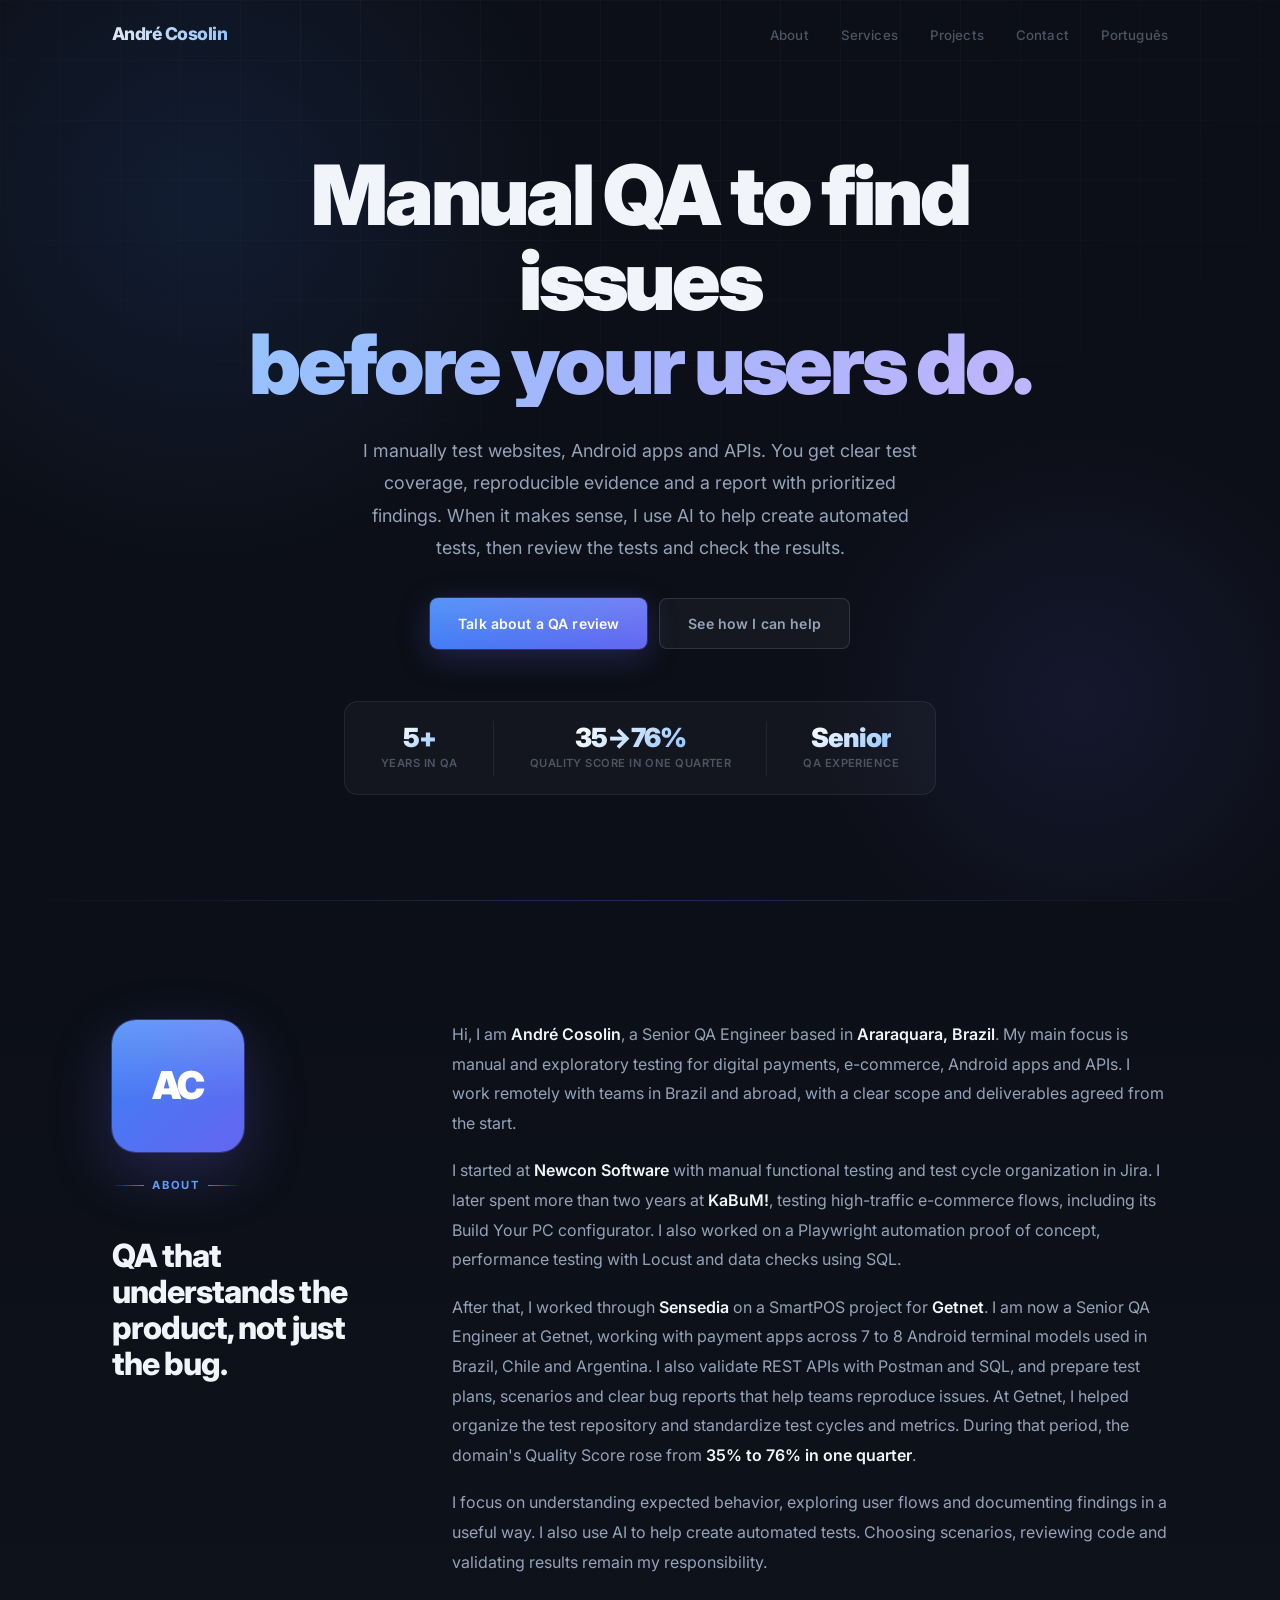
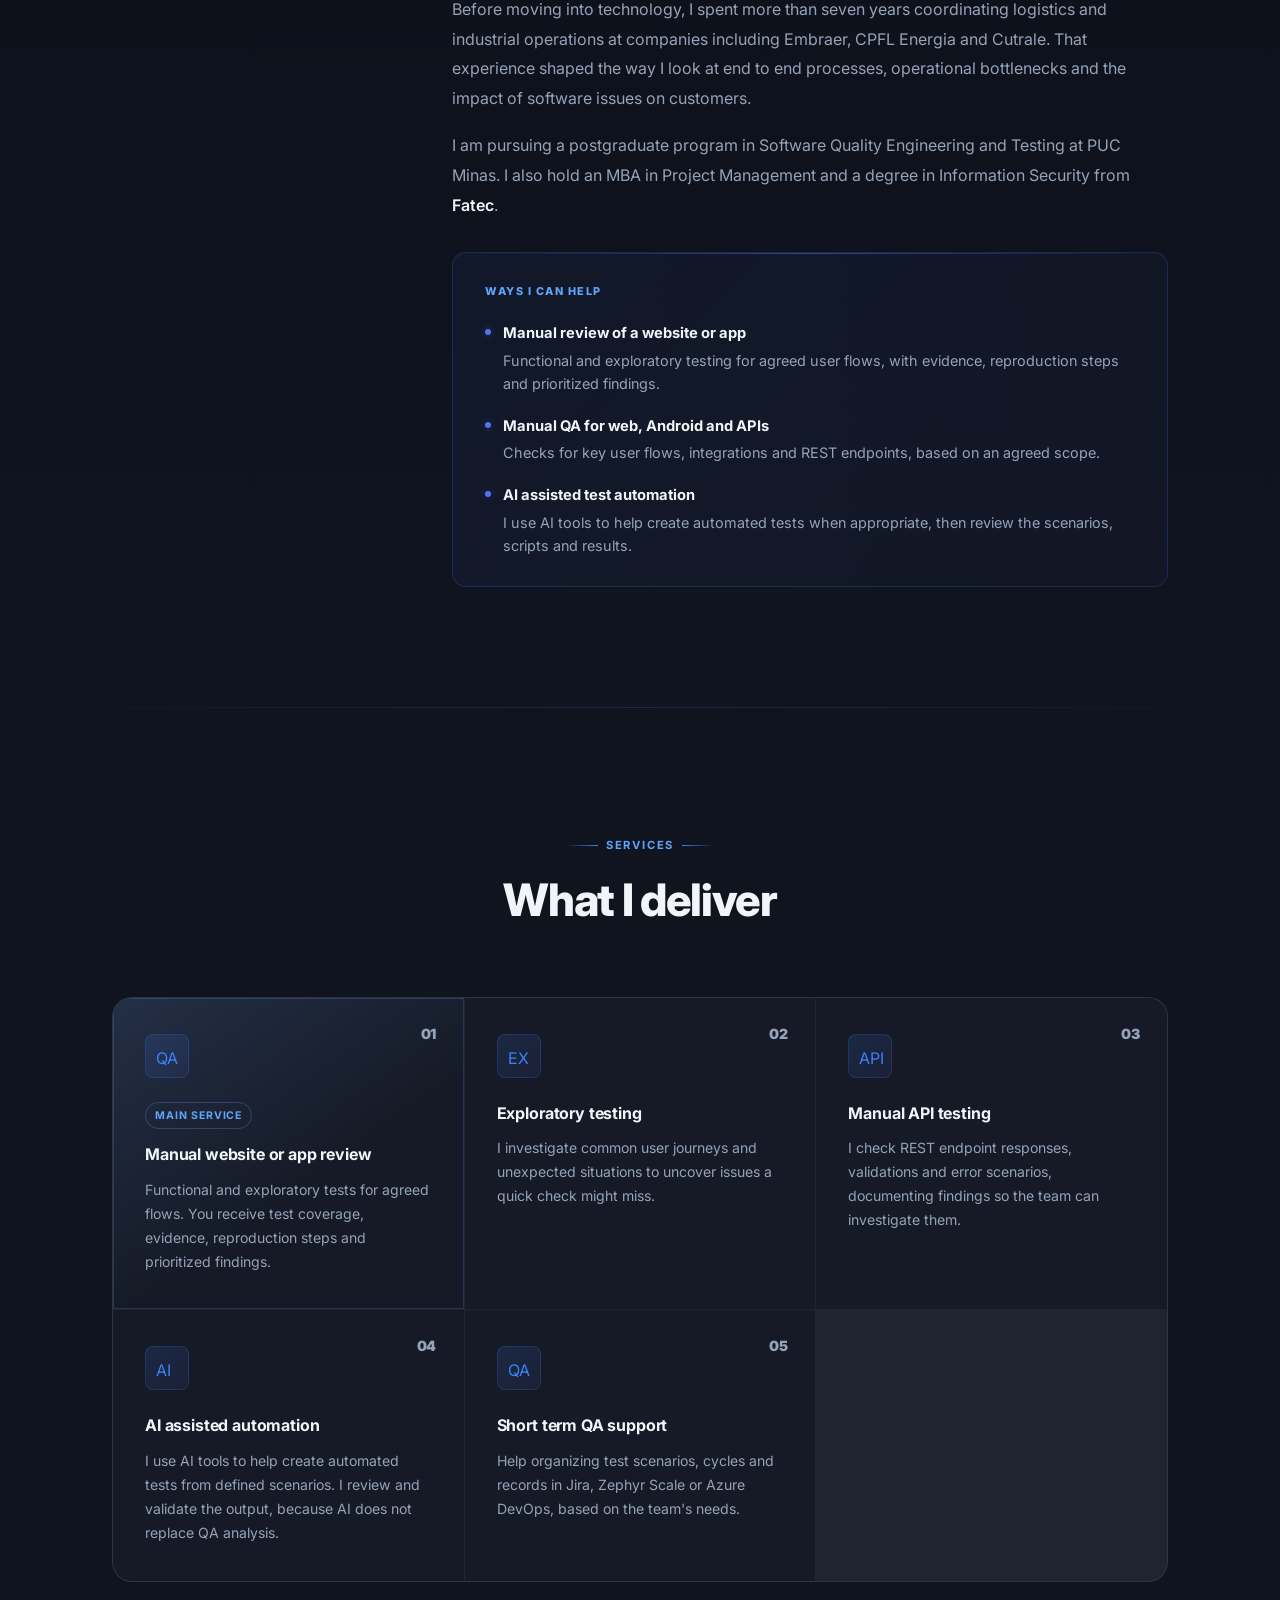
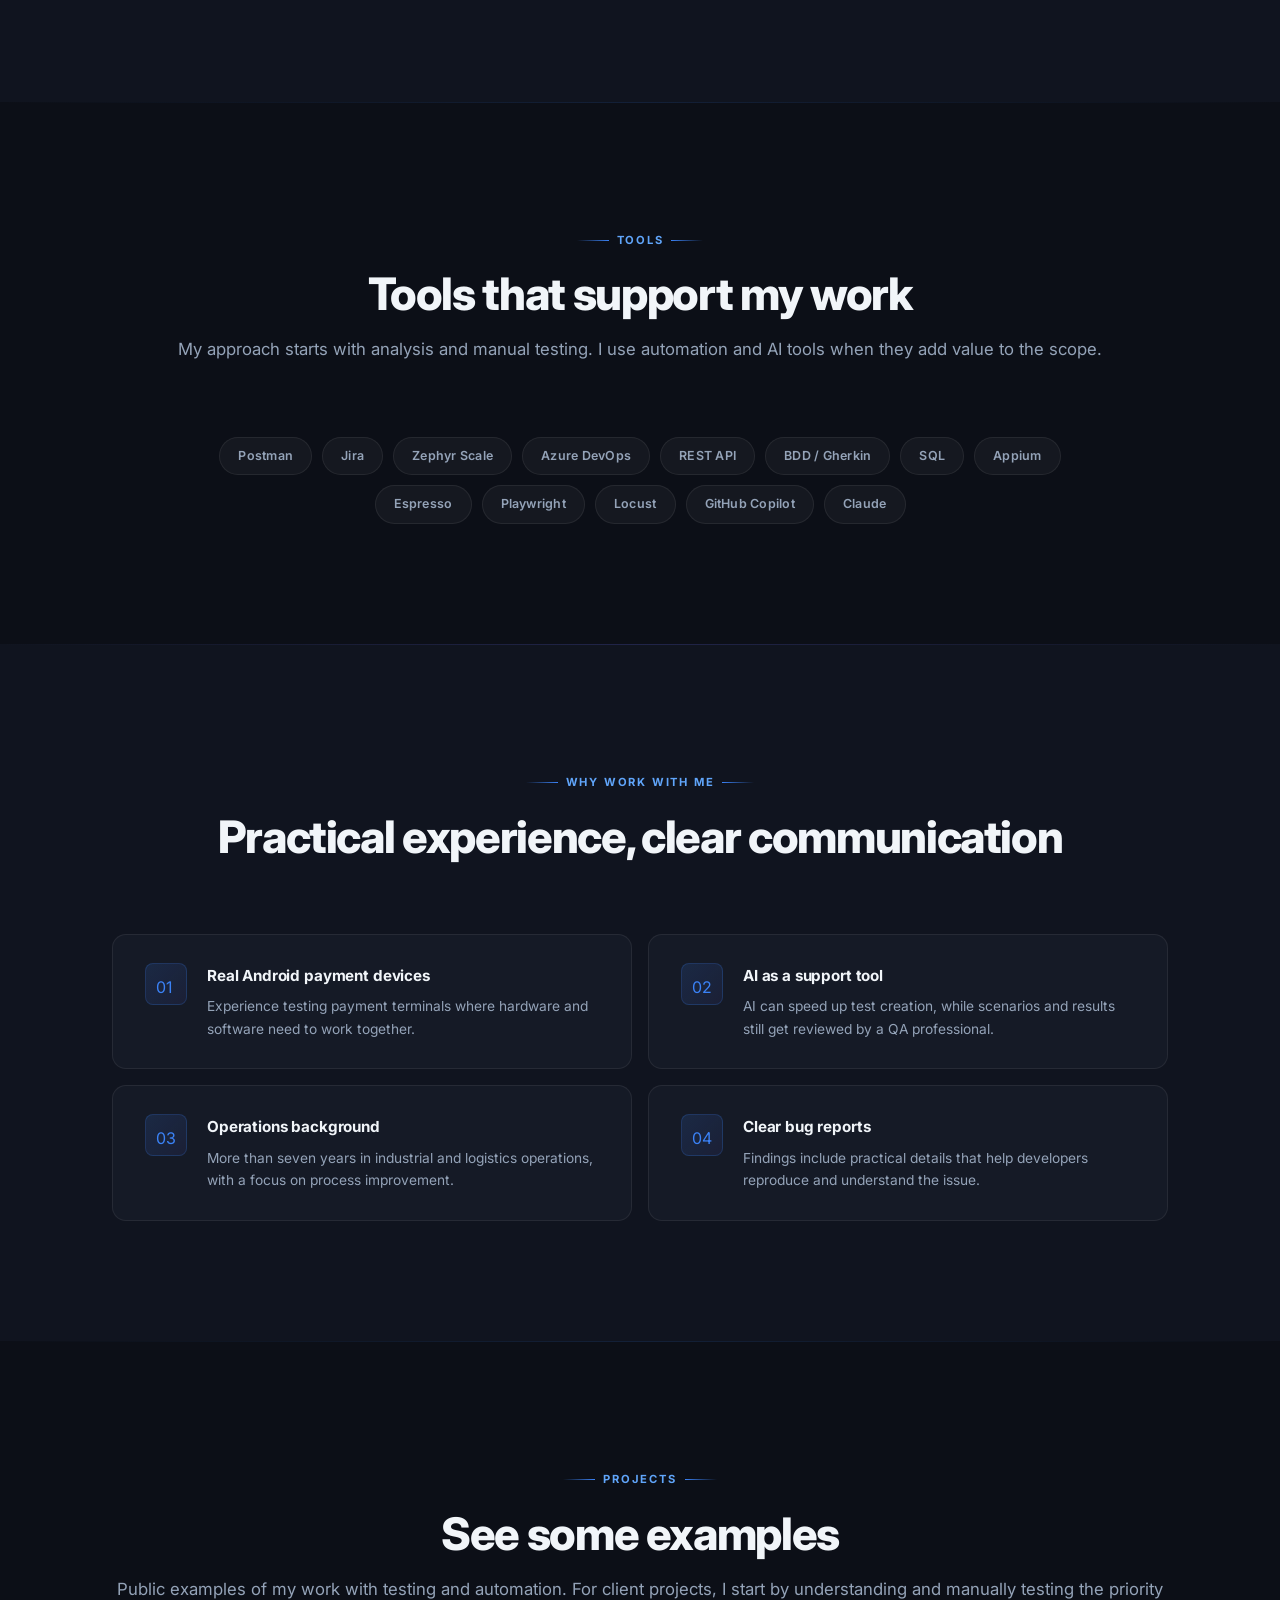
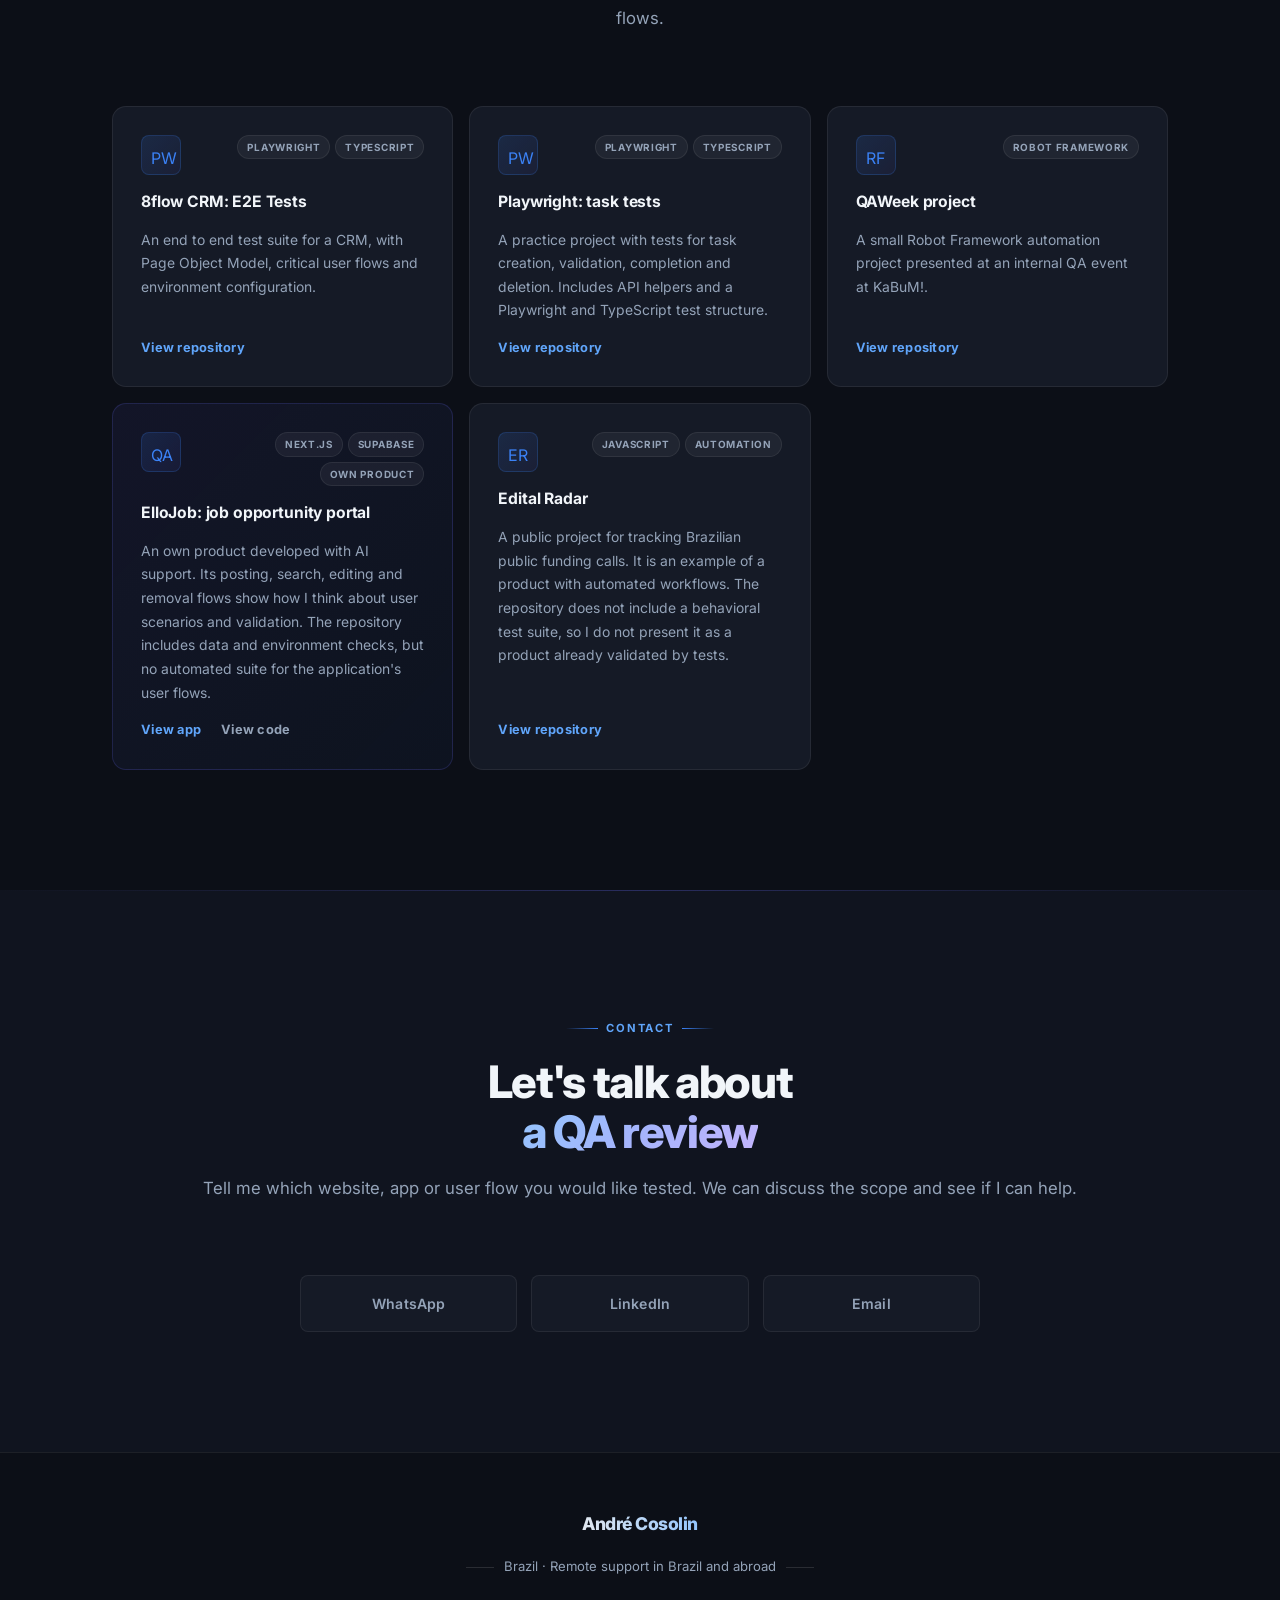
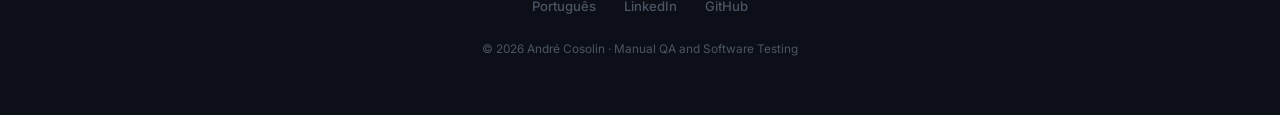
==== index-en.html @ 89eb672e "Atualiza portfólio para QA manual e exploratório Co-authored-by: Manus <dev-agent@manus.ai>" ====
<!DOCTYPE html>
<html lang="en">
<head>
  <meta charset="UTF-8" />
  <meta name="viewport" content="width=device-width, initial-scale=1.0" />
  <meta name="description" content="Manual and exploratory QA for websites, Android apps and APIs. André Cosolin helps teams in Brazil and abroad find issues before release." />
  <link rel="canonical" href="https://andrecosolin.netlify.app/index-en.html" />
  <link rel="alternate" hreflang="pt-BR" href="https://andrecosolin.netlify.app/" />
  <link rel="alternate" hreflang="en" href="https://andrecosolin.netlify.app/index-en.html" />
  <title>André Cosolin | Manual QA and Software Testing</title>
  <meta property="og:type" content="website" />
  <meta property="og:title" content="André Cosolin | Manual QA and Software Testing" />
  <meta property="og:description" content="Manual and exploratory testing for websites, Android apps and APIs. Clear evidence and prioritized findings. Remote support in Brazil and abroad." />
  <meta property="og:url" content="https://andrecosolin.netlify.app/index-en.html" />
  <meta property="og:image" content="https://andrecosolin.netlify.app/og-image.png" />
  <meta property="og:locale" content="en_US" />
  <link rel="preconnect" href="https://fonts.googleapis.com" />
  <link rel="preconnect" href="https://fonts.gstatic.com" crossorigin />
  <link href="https://fonts.googleapis.com/css2?family=Inter:ital,opsz,wght@0,14..32,300;0,14..32,400;0,14..32,500;0,14..32,600;0,14..32,700;0,14..32,800;0,14..32,900&display=swap" rel="stylesheet" />
  <link rel="stylesheet" href="style.css" />
</head>
<body>
  <nav class="navbar" id="navbar">
    <div class="container nav-inner">
      <a href="#hero" class="nav-logo">André Cosolin</a>
      <button class="nav-toggle" id="navToggle" aria-label="Open menu" aria-expanded="false">
        <span></span><span></span><span></span>
      </button>
      <ul class="nav-links" id="navLinks">
        <li><a href="#about">About</a></li>
        <li><a href="#services">Services</a></li>
        <li><a href="#projects">Projects</a></li>
        <li><a href="#contact">Contact</a></li>
        <li><a href="index.html" lang="pt-BR" hreflang="pt-BR">Português</a></li>
      </ul>
    </div>
  </nav>

  <section class="hero" id="hero">
    <div class="hero-grid"></div>
    <div class="container hero-inner">
      <h1 class="hero-headline">Manual QA to find issues<br /><span class="line-2">before your users do.</span></h1>
      <p class="hero-sub">I manually test websites, Android apps and APIs. You get clear test coverage, reproducible evidence and a report with prioritized findings. When it makes sense, I use AI to help create automated tests, then review the tests and check the results.</p>
      <div class="hero-ctas">
        <a href="#contact" class="btn btn-primary">Talk about a QA review</a>
        <a href="#services" class="btn btn-outline">See how I can help</a>
      </div>
      <div class="hero-stats">
        <div class="stat"><span class="stat-num">5+</span><span class="stat-label">years in QA</span></div>
        <div class="stat-sep"></div>
        <div class="stat"><span class="stat-num">35→76%</span><span class="stat-label">quality score in one quarter</span></div>
        <div class="stat-sep"></div>
        <div class="stat"><span class="stat-num">Senior</span><span class="stat-label">QA experience</span></div>
      </div>
    </div>
  </section>

  <section class="section sobre" id="about">
    <div class="container">
      <div class="sobre-wrap">
        <div class="sobre-left">
          <div class="sobre-avatar"><span class="sobre-avatar-fallback">AC</span></div>
          <span class="section-tag">About</span>
          <h2 class="section-title">QA that understands the product, not just the bug.</h2>
        </div>
        <div class="sobre-right">
          <p>Hi, I am <span class="highlight">André Cosolin</span>, a Senior QA Engineer based in <span class="highlight">Araraquara, Brazil</span>. My main focus is manual and exploratory testing for digital payments, e-commerce, Android apps and APIs. I work remotely with teams in Brazil and abroad, with a clear scope and deliverables agreed from the start.</p>
          <p>I started at <span class="highlight">Newcon Software</span> with manual functional testing and test cycle organization in Jira. I later spent more than two years at <span class="highlight">KaBuM!</span>, testing high-traffic e-commerce flows, including its Build Your PC configurator. I also worked on a Playwright automation proof of concept, performance testing with Locust and data checks using SQL.</p>
          <p>After that, I worked through <span class="highlight">Sensedia</span> on a SmartPOS project for <span class="highlight">Getnet</span>. I am now a Senior QA Engineer at Getnet, working with payment apps across 7 to 8 Android terminal models used in Brazil, Chile and Argentina. I also validate REST APIs with Postman and SQL, and prepare test plans, scenarios and clear bug reports that help teams reproduce issues. At Getnet, I helped organize the test repository and standardize test cycles and metrics. During that period, the domain's Quality Score rose from <span class="highlight">35% to 76% in one quarter</span>.</p>
          <p>I focus on understanding expected behavior, exploring user flows and documenting findings in a useful way. I also use AI to help create automated tests. Choosing scenarios, reviewing code and validating results remain my responsibility.</p>
          <p>Before moving into technology, I spent more than seven years coordinating logistics and industrial operations at companies including Embraer, CPFL Energia and Cutrale. That experience shaped the way I look at end to end processes, operational bottlenecks and the impact of software issues on customers.</p>
          <p>I am pursuing a postgraduate program in Software Quality Engineering and Testing at PUC Minas. I also hold an MBA in Project Management and a degree in Information Security from <span class="highlight">Fatec</span>.</p>
          <div class="sobre-escopo">
            <p class="escopo-title">Ways I can help</p>
            <ul class="escopo-list">
              <li><span class="escopo-item-title">Manual review of a website or app</span>Functional and exploratory testing for agreed user flows, with evidence, reproduction steps and prioritized findings.</li>
              <li><span class="escopo-item-title">Manual QA for web, Android and APIs</span>Checks for key user flows, integrations and REST endpoints, based on an agreed scope.</li>
              <li><span class="escopo-item-title">AI assisted test automation</span>I use AI tools to help create automated tests when appropriate, then review the scenarios, scripts and results.</li>
            </ul>
          </div>
        </div>
      </div>
    </div>
  </section>

  <section class="section servicos" id="services">
    <div class="container">
      <div class="section-header"><span class="section-tag">Services</span><h2 class="section-title">What I deliver</h2></div>
      <div class="cards-grid">
        <div class="card card-featured"><p class="card-num">01</p><div class="card-icon">QA</div><span class="card-kicker">Main service</span><h3>Manual website or app review</h3><p>Functional and exploratory tests for agreed flows. You receive test coverage, evidence, reproduction steps and prioritized findings.</p></div>
        <div class="card"><p class="card-num">02</p><div class="card-icon">EX</div><h3>Exploratory testing</h3><p>I investigate common user journeys and unexpected situations to uncover issues a quick check might miss.</p></div>
        <div class="card"><p class="card-num">03</p><div class="card-icon">API</div><h3>Manual API testing</h3><p>I check REST endpoint responses, validations and error scenarios, documenting findings so the team can investigate them.</p></div>
        <div class="card"><p class="card-num">04</p><div class="card-icon">AI</div><h3>AI assisted automation</h3><p>I use AI tools to help create automated tests from defined scenarios. I review and validate the output, because AI does not replace QA analysis.</p></div>
        <div class="card"><p class="card-num">05</p><div class="card-icon">QA</div><h3>Short term QA support</h3><p>Help organizing test scenarios, cycles and records in Jira, Zephyr Scale or Azure DevOps, based on the team's needs.</p></div>
      </div>
    </div>
  </section>

  <section class="section stack" id="tools">
    <div class="container">
      <div class="section-header"><span class="section-tag">Tools</span><h2 class="section-title">Tools that support my work</h2><p class="section-sub">My approach starts with analysis and manual testing. I use automation and AI tools when they add value to the scope.</p></div>
      <div class="stack-tags">
        <span class="tag">Postman</span><span class="tag">Jira</span><span class="tag">Zephyr Scale</span><span class="tag">Azure DevOps</span><span class="tag">REST API</span><span class="tag">BDD / Gherkin</span><span class="tag">SQL</span><span class="tag">Appium</span><span class="tag">Espresso</span><span class="tag">Playwright</span><span class="tag">Locust</span><span class="tag">GitHub Copilot</span><span class="tag">Claude</span>
      </div>
    </div>
  </section>

  <section class="section diferenciais" id="why-me">
    <div class="container">
      <div class="section-header"><span class="section-tag">Why work with me</span><h2 class="section-title">Practical experience, clear communication</h2></div>
      <div class="diff-grid">
        <div class="diff-card"><div class="diff-icon">01</div><div><h4>Real Android payment devices</h4><p>Experience testing payment terminals where hardware and software need to work together.</p></div></div>
        <div class="diff-card"><div class="diff-icon">02</div><div><h4>AI as a support tool</h4><p>AI can speed up test creation, while scenarios and results still get reviewed by a QA professional.</p></div></div>
        <div class="diff-card"><div class="diff-icon">03</div><div><h4>Operations background</h4><p>More than seven years in industrial and logistics operations, with a focus on process improvement.</p></div></div>
        <div class="diff-card"><div class="diff-icon">04</div><div><h4>Clear bug reports</h4><p>Findings include practical details that help developers reproduce and understand the issue.</p></div></div>
      </div>
    </div>
  </section>

  <section class="section projetos" id="projects">
    <div class="container">
      <div class="section-header"><span class="section-tag">Projects</span><h2 class="section-title">See some examples</h2><p class="section-sub">Public examples of my work with testing and automation. For client projects, I start by understanding and manually testing the priority flows.</p></div>
      <div class="projetos-grid">
        <div class="projeto-card"><div class="projeto-header"><div class="projeto-icon">PW</div><div class="projeto-badges"><span class="badge">Playwright</span><span class="badge">TypeScript</span></div></div><h3>8flow CRM: E2E Tests</h3><p>An end to end test suite for a CRM, with Page Object Model, critical user flows and environment configuration.</p><a href="https://github.com/andrecosolin/8flow-e2e-tests" target="_blank" rel="noopener noreferrer" class="projeto-link">View repository</a></div>
        <div class="projeto-card"><div class="projeto-header"><div class="projeto-icon">PW</div><div class="projeto-badges"><span class="badge">Playwright</span><span class="badge">TypeScript</span></div></div><h3>Playwright: task tests</h3><p>A practice project with tests for task creation, validation, completion and deletion. Includes API helpers and a Playwright and TypeScript test structure.</p><a href="https://github.com/andrecosolin/QAExperiencePlayWright" target="_blank" rel="noopener noreferrer" class="projeto-link">View repository</a></div>
        <div class="projeto-card"><div class="projeto-header"><div class="projeto-icon">RF</div><div class="projeto-badges"><span class="badge">Robot Framework</span></div></div><h3>QAWeek project</h3><p>A small Robot Framework automation project presented at an internal QA event at KaBuM!.</p><a href="https://github.com/andrecosolin/ProjetoQAWeek" target="_blank" rel="noopener noreferrer" class="projeto-link">View repository</a></div>
        <div class="projeto-card projeto-card--destaque"><div class="projeto-header"><div class="projeto-icon">QA</div><div class="projeto-badges"><span class="badge">Next.js</span><span class="badge">Supabase</span><span class="badge">Own product</span></div></div><h3>ElloJob: job opportunity portal</h3><p>An own product developed with AI support. Its posting, search, editing and removal flows show how I think about user scenarios and validation. The repository includes data and environment checks, but no automated suite for the application's user flows.</p><div class="projeto-links"><a href="https://ellojob.vercel.app" target="_blank" rel="noopener noreferrer" class="projeto-link">View app</a><a href="https://github.com/andrecosolin/ellojob" target="_blank" rel="noopener noreferrer" class="projeto-link projeto-link--secondary">View code</a></div></div>
        <div class="projeto-card"><div class="projeto-header"><div class="projeto-icon">ER</div><div class="projeto-badges"><span class="badge">JavaScript</span><span class="badge">Automation</span></div></div><h3>Edital Radar</h3><p>A public project for tracking Brazilian public funding calls. It is an example of a product with automated workflows. The repository does not include a behavioral test suite, so I do not present it as a product already validated by tests.</p><a href="https://github.com/andrecosolin/edital-radar" target="_blank" rel="noopener noreferrer" class="projeto-link">View repository</a></div>
      </div>
    </div>
  </section>

  <section class="section contato" id="contact">
    <div class="container">
      <div class="section-header"><span class="section-tag">Contact</span><h2 class="section-title">Let's talk about<br /><span class="gradient-text">a QA review</span></h2><p class="section-sub">Tell me which website, app or user flow you would like tested. We can discuss the scope and see if I can help.</p></div>
      <div class="contato-links-center">
        <a href="https://wa.me/5516991077496" target="_blank" rel="noopener noreferrer" class="contact-link whatsapp">WhatsApp</a>
        <a href="https://www.linkedin.com/in/andrecosolin/" target="_blank" rel="noopener noreferrer" class="contact-link linkedin">LinkedIn</a>
        <a href="mailto:andre.cosolin@gmail.com" class="contact-link email">Email</a>
      </div>
    </div>
  </section>

  <footer class="footer"><div class="container footer-inner"><a href="#hero" class="nav-logo">André Cosolin</a><p class="footer-location">Brazil · Remote support in Brazil and abroad</p><div class="footer-links"><a href="index.html" lang="pt-BR" hreflang="pt-BR">Português</a><a href="https://www.linkedin.com/in/andrecosolin/" target="_blank" rel="noopener noreferrer">LinkedIn</a><a href="https://github.com/andrecosolin" target="_blank" rel="noopener noreferrer">GitHub</a></div><p class="footer-copy">© 2026 André Cosolin · Manual QA and Software Testing</p></div></footer>
  <script src="script.js"></script>
</body>
</html>
---- style.css ----
/* ============================================================
   DESIGN TOKENS
   ============================================================ */
*, *::before, *::after { box-sizing: border-box; margin: 0; padding: 0; }

:root {
  /* Cores base */
  --bg:          #0c0f17;
  --bg-2:        #10141f;
  --bg-card:     #151a26;
  --bg-elevated: #1a2030;

  /* Bordas */
  --border:      rgba(255,255,255,.07);
  --border-med:  rgba(255,255,255,.12);

  /* Accent */
  --blue:        #3b82f6;
  --blue-light:  #60a5fa;
  --indigo:      #6366f1;
  --violet:      #8b5cf6;
  --green:       #10b981;
  --green-light: #34d399;

  /* Gradientes */
  --grad-primary: linear-gradient(135deg, var(--blue) 0%, var(--indigo) 100%);
  --grad-text:    linear-gradient(135deg, #93c5fd 0%, #a5b4fc 50%, #c4b5fd 100%);
  --grad-glow:    rgba(99,102,241,.15);

  /* Texto */
  --text:        #f1f5f9;
  --text-2:      #94a3b8;
  --text-3:      #4b5563;
  --text-inv:    #fff;

  /* Tipografia */
  --font:        'Inter', system-ui, sans-serif;
  --nav-h:       68px;
  --max-w:       1120px;

  /* Outros */
  --radius-xl:   20px;
  --radius:      14px;
  --radius-sm:   8px;
  --ease:        cubic-bezier(.4,0,.2,1);
  --ease-spring: cubic-bezier(.34,1.56,.64,1);
}

html { scroll-behavior: smooth; font-size: 16px; }

body {
  font-family: var(--font);
  background: var(--bg);
  color: var(--text);
  line-height: 1.65;
  -webkit-font-smoothing: antialiased;
  overflow-x: hidden;
}

::-webkit-scrollbar { width: 5px; }
::-webkit-scrollbar-track { background: var(--bg); }
::-webkit-scrollbar-thumb { background: rgba(99,102,241,.4); border-radius: 99px; }

a { color: inherit; text-decoration: none; }
ul { list-style: none; }

/* ============================================================
   LAYOUT
   ============================================================ */
.container {
  width: 100%;
  max-width: var(--max-w);
  margin: 0 auto;
  padding: 0 32px;
}

.section { padding: 120px 0; }

.section-header { text-align: center; margin-bottom: 72px; }

.section-tag {
  display: inline-flex;
  align-items: center;
  gap: 8px;
  font-size: .7rem;
  font-weight: 700;
  letter-spacing: .16em;
  text-transform: uppercase;
  color: var(--blue-light);
  margin-bottom: 20px;
}
.section-tag::before,
.section-tag::after {
  content: '';
  display: block;
  width: 32px; height: 1px;
  background: linear-gradient(90deg, transparent, var(--blue));
}
.section-tag::after { background: linear-gradient(90deg, var(--blue), transparent); }

.section-title {
  font-size: clamp(1.9rem, 4vw, 2.8rem);
  font-weight: 800;
  line-height: 1.12;
  letter-spacing: -.03em;
  color: var(--text);
}

.gradient-text {
  background: var(--grad-text);
  -webkit-background-clip: text;
  -webkit-text-fill-color: transparent;
  background-clip: text;
}

.section-sub {
  margin-top: 16px;
  color: var(--text-2);
  font-size: 1.05rem;
  line-height: 1.75;
}

/* ============================================================
   GLASS CARD MIXIN
   ============================================================ */
.glass {
  background: linear-gradient(135deg, rgba(255,255,255,.04) 0%, rgba(255,255,255,.01) 100%);
  backdrop-filter: blur(12px);
  border: 1px solid var(--border);
  border-radius: var(--radius);
}

/* Gradient border trick */
.grad-border {
  position: relative;
}
.grad-border::before {
  content: '';
  position: absolute;
  inset: -1px;
  border-radius: inherit;
  background: linear-gradient(135deg, rgba(59,130,246,.4), rgba(99,102,241,.2), transparent 60%);
  z-index: -1;
}

/* ============================================================
   BUTTONS
   ============================================================ */
.btn {
  display: inline-flex;
  align-items: center;
  justify-content: center;
  gap: 8px;
  font-family: var(--font);
  font-weight: 600;
  font-size: .88rem;
  border-radius: var(--radius-sm);
  cursor: pointer;
  transition: all .22s var(--ease);
  border: none;
  padding: 13px 28px;
  position: relative;
  overflow: hidden;
  letter-spacing: .01em;
}

.btn-primary {
  background: var(--grad-primary);
  color: #fff;
  box-shadow: 0 0 0 1px rgba(99,102,241,.3), 0 8px 32px rgba(99,102,241,.25);
}
.btn-primary::after {
  content: '';
  position: absolute;
  inset: 0;
  background: linear-gradient(180deg, rgba(255,255,255,.15) 0%, transparent 100%);
  opacity: 1;
}
.btn-primary:hover {
  transform: translateY(-2px);
  box-shadow: 0 0 0 1px rgba(99,102,241,.5), 0 16px 40px rgba(99,102,241,.35);
}

.btn-outline {
  background: rgba(255,255,255,.04);
  color: var(--text-2);
  border: 1px solid var(--border-med);
}
.btn-outline:hover {
  background: rgba(255,255,255,.08);
  border-color: rgba(99,102,241,.5);
  color: var(--text);
  transform: translateY(-2px);
}

.btn-sm { padding: 8px 18px; font-size: .78rem; }
.btn-full { width: 100%; }

/* ============================================================
   NAVBAR
   ============================================================ */
.navbar {
  position: fixed;
  top: 0; left: 0; right: 0;
  z-index: 200;
  height: var(--nav-h);
  transition: all .3s var(--ease);
}

.navbar.scrolled {
  background: rgba(5,8,15,.88);
  backdrop-filter: blur(24px) saturate(200%);
  border-bottom: 1px solid var(--border);
  box-shadow: 0 1px 0 rgba(255,255,255,.04);
}

.nav-inner {
  height: 100%;
  display: flex;
  align-items: center;
  justify-content: space-between;
}

.nav-logo {
  font-size: 1.1rem;
  font-weight: 800;
  letter-spacing: -.03em;
  background: linear-gradient(90deg, #e2e8f0, #93c5fd);
  -webkit-background-clip: text;
  -webkit-text-fill-color: transparent;
  background-clip: text;
}

.nav-links {
  display: flex;
  align-items: center;
  gap: 32px;
}

.nav-links a:not(.btn) {
  font-size: .83rem;
  font-weight: 500;
  color: var(--text-3);
  transition: color .18s;
  position: relative;
  letter-spacing: .01em;
}
.nav-links a:not(.btn):hover { color: var(--text); }

.nav-toggle {
  display: none;
  flex-direction: column;
  gap: 5px;
  background: none;
  border: none;
  cursor: pointer;
  padding: 4px;
}
.nav-toggle span {
  display: block;
  width: 22px; height: 2px;
  background: var(--text-2);
  border-radius: 2px;
  transition: all .2s;
}

/* ============================================================
   HERO
   ============================================================ */
.hero {
  min-height: 100vh;
  display: flex;
  align-items: center;
  position: relative;
  overflow: hidden;
}

/* Fundo com mesh gradient */
.hero::before {
  content: '';
  position: absolute;
  width: 800px; height: 800px;
  top: -200px; left: -200px;
  background: radial-gradient(circle, rgba(59,130,246,.12) 0%, transparent 65%);
  pointer-events: none;
}
.hero::after {
  content: '';
  position: absolute;
  width: 600px; height: 600px;
  bottom: -100px; right: -100px;
  background: radial-gradient(circle, rgba(99,102,241,.1) 0%, transparent 65%);
  pointer-events: none;
}

.hero-grid {
  position: absolute;
  inset: 0;
  background-image:
    linear-gradient(rgba(255,255,255,.022) 1px, transparent 1px),
    linear-gradient(90deg, rgba(255,255,255,.022) 1px, transparent 1px);
  background-size: 60px 60px;
  mask-image: radial-gradient(ellipse 80% 70% at 50% 0%, black 30%, transparent 100%);
  pointer-events: none;
}

.hero-inner {
  position: relative;
  z-index: 1;
  display: flex;
  flex-direction: column;
  align-items: center;
  text-align: center;
  gap: 28px;
  padding: calc(var(--nav-h) + 80px) 0 100px;
  width: 100%;
}

/* Badge de status */
.hero-eyebrow {
  display: inline-flex;
  align-items: center;
  gap: 10px;
  font-size: .75rem;
  font-weight: 600;
  letter-spacing: .04em;
  color: var(--text-2);
  background: rgba(255,255,255,.04);
  border: 1px solid var(--border-med);
  padding: 7px 18px 7px 14px;
  border-radius: 99px;
}

.status-dot {
  width: 7px; height: 7px;
  border-radius: 50%;
  background: var(--green-light);
  box-shadow: 0 0 0 3px rgba(16,185,129,.2), 0 0 12px rgba(16,185,129,.4);
  animation: pulse-green 2.5s ease-in-out infinite;
}
@keyframes pulse-green {
  0%, 100% { box-shadow: 0 0 0 3px rgba(16,185,129,.2), 0 0 12px rgba(16,185,129,.4); }
  50%       { box-shadow: 0 0 0 6px rgba(16,185,129,.1), 0 0 20px rgba(16,185,129,.2); }
}

/* Headline */
.hero-headline {
  font-size: clamp(2.8rem, 7vw, 5.2rem);
  font-weight: 900;
  line-height: 1.02;
  letter-spacing: -.04em;
  max-width: 880px;
}

.hero-headline .line-2 {
  display: block;
  background: var(--grad-text);
  -webkit-background-clip: text;
  -webkit-text-fill-color: transparent;
  background-clip: text;
}

.hero-sub {
  font-size: clamp(.95rem, 2vw, 1.12rem);
  color: var(--text-2);
  max-width: 580px;
  line-height: 1.8;
}

.hero-ctas {
  display: flex;
  gap: 12px;
  flex-wrap: wrap;
  justify-content: center;
  margin-top: 6px;
}

/* Stats bar */
.hero-stats {
  display: inline-flex;
  align-items: center;
  margin-top: 24px;
  background: rgba(255,255,255,.03);
  border: 1px solid var(--border);
  border-radius: var(--radius);
  overflow: hidden;
}

.stat {
  display: flex;
  flex-direction: column;
  align-items: center;
  gap: 3px;
  padding: 22px 36px;
  position: relative;
}

.stat::after {
  content: '';
  position: absolute;
  top: 20%; right: 0; bottom: 20%;
  width: 1px;
  background: var(--border);
}
.stat:last-child::after { display: none; }

.stat-num {
  font-size: 1.65rem;
  font-weight: 900;
  letter-spacing: -.04em;
  background: linear-gradient(135deg, #fff, #93c5fd);
  -webkit-background-clip: text;
  -webkit-text-fill-color: transparent;
  background-clip: text;
  line-height: 1;
}

.stat-label {
  font-size: .7rem;
  font-weight: 600;
  color: var(--text-3);
  letter-spacing: .04em;
  white-space: nowrap;
  text-transform: uppercase;
}

/* compat com elemento separador antigo */
.stat-sep { display: none; }

.stat-chart {
  width: 64px;
  height: 24px;
  margin-top: 4px;
}

.stat-chart-bar--before {
  fill: var(--text-3);
  opacity: .35;
}

.stat-chart-bar--after {
  fill: var(--blue-light);
}

/* ============================================================
   SOBRE
   ============================================================ */
.sobre {
  background: linear-gradient(180deg, var(--bg) 0%, var(--bg-2) 100%);
  position: relative;
}

.sobre::before {
  content: '';
  position: absolute;
  left: 0; top: 0; right: 0; height: 1px;
  background: linear-gradient(90deg, transparent, rgba(99,102,241,.3), transparent);
}

.sobre-wrap {
  display: grid;
  grid-template-columns: 260px 1fr;
  gap: 80px;
  align-items: start;
}

.sobre-left { display: flex; flex-direction: column; gap: 24px; }

.sobre-avatar {
  width: 132px; height: 132px;
  border-radius: 24px;
  background: var(--grad-primary);
  display: flex;
  align-items: center;
  justify-content: center;
  font-size: 2.4rem;
  font-weight: 900;
  color: #fff;
  letter-spacing: -.04em;
  box-shadow: 0 0 0 1px rgba(99,102,241,.4), 0 20px 60px rgba(99,102,241,.25);
  position: relative;
  overflow: hidden;
}
.sobre-avatar::after {
  content: '';
  position: absolute;
  inset: 0;
  border-radius: inherit;
  background: linear-gradient(180deg, rgba(255,255,255,.2) 0%, transparent 60%);
  pointer-events: none;
}
.sobre-avatar img {
  width: 100%; height: 100%;
  object-fit: cover;
  display: block;
  position: relative;
  z-index: 1;
}
.sobre-avatar-fallback {
  position: absolute;
  inset: 0;
  display: flex;
  align-items: center;
  justify-content: center;
}

.sobre-left .section-title { text-align: left; font-size: clamp(1.5rem, 3vw, 2rem); }

.sobre-right p {
  color: var(--text-2);
  font-size: 1rem;
  line-height: 1.85;
  margin-bottom: 18px;
}
.sobre-right p:last-child { margin-bottom: 0; }

.highlight {
  color: var(--text);
  font-weight: 600;
}

/* Escopo */
.sobre-escopo {
  margin-top: 32px;
  padding: 28px 32px;
  background: linear-gradient(135deg, rgba(59,130,246,.06) 0%, rgba(99,102,241,.04) 100%);
  border: 1px solid rgba(59,130,246,.2);
  border-radius: var(--radius);
  position: relative;
  overflow: hidden;
}
.sobre-escopo::before {
  content: '';
  position: absolute;
  top: 0; left: 0; right: 0; height: 1px;
  background: linear-gradient(90deg, transparent, rgba(99,102,241,.5), transparent);
}

.escopo-title {
  font-size: .68rem !important;
  font-weight: 800 !important;
  letter-spacing: .14em;
  text-transform: uppercase;
  color: var(--blue-light) !important;
  margin-bottom: 20px !important;
}

.escopo-list {
  display: flex;
  flex-direction: column;
  gap: 18px;
  list-style: none;
}

.escopo-list li {
  font-size: .9rem;
  color: var(--text-2);
  line-height: 1.65;
  padding-left: 18px;
  position: relative;
}

.escopo-list li::before {
  content: '';
  position: absolute;
  left: 0; top: 8px;
  width: 6px; height: 6px;
  border-radius: 50%;
  background: var(--grad-primary);
  box-shadow: 0 0 8px rgba(99,102,241,.4);
}

.escopo-item-title {
  display: block;
  font-weight: 700;
  color: var(--text);
  font-size: .92rem;
  margin-bottom: 3px;
}

/* ============================================================
   SERVIÇOS
   ============================================================ */
.servicos {
  background: var(--bg-2);
  position: relative;
}
.servicos::before {
  content: '';
  position: absolute;
  left: 0; top: 0; right: 0; height: 1px;
  background: linear-gradient(90deg, transparent, rgba(59,130,246,.2), transparent);
}

.cards-grid {
  display: grid;
  grid-template-columns: repeat(auto-fill, minmax(310px, 1fr));
  gap: 1px;
  background: var(--border);
  border: 1px solid var(--border);
  border-radius: var(--radius-xl);
  overflow: hidden;
}

.card {
  background: var(--bg-card);
  padding: 36px 32px;
  position: relative;
  overflow: hidden;
  transition: background .2s var(--ease);
}

.card::before {
  content: '';
  position: absolute;
  inset: 0;
  background: linear-gradient(135deg, rgba(59,130,246,.06) 0%, transparent 60%);
  opacity: 0;
  transition: opacity .25s;
}
.card:hover { background: var(--bg-elevated); }
.card:hover::before { opacity: 1; }

.card-featured {
  background: linear-gradient(145deg, rgba(59,130,246,.12), var(--bg-card) 58%);
  box-shadow: inset 0 0 0 1px rgba(96,165,250,.2);
}
.card-featured:hover {
  background: linear-gradient(145deg, rgba(59,130,246,.18), var(--bg-elevated) 58%);
}
.card-kicker {
  display: inline-flex;
  margin: 0 0 12px;
  padding: 4px 9px;
  border: 1px solid rgba(96,165,250,.28);
  border-radius: 99px;
  color: var(--blue-light);
  font-size: .66rem;
  font-weight: 700;
  letter-spacing: .08em;
  text-transform: uppercase;
}

/* Número grande de fundo */
.card-num {
  position: absolute;
  top: 24px; right: 28px;
  font-size: 4rem;
  font-weight: 900;
  color: rgba(255,255,255,.03);
  letter-spacing: -.04em;
  line-height: 1;
  pointer-events: none;
  transition: color .25s;
}
.card:hover .card-num { color: rgba(99,102,241,.07); }

.card-icon {
  width: 44px; height: 44px;
  color: var(--blue);
  margin-bottom: 22px;
  background: linear-gradient(135deg, rgba(59,130,246,.15), rgba(99,102,241,.08));
  border: 1px solid rgba(59,130,246,.2);
  border-radius: var(--radius-sm);
  padding: 10px;
}
.card-icon svg { width: 100%; height: 100%; }

.card h3 {
  font-size: 1rem;
  font-weight: 700;
  margin-bottom: 10px;
  letter-spacing: -.01em;
}
.card p { color: var(--text-2); font-size: .88rem; line-height: 1.7; }

/* ============================================================
   STACK
   ============================================================ */
.stack {
  background: var(--bg);
  position: relative;
}
.stack::before {
  content: '';
  position: absolute;
  left: 0; top: 0; right: 0; height: 1px;
  background: linear-gradient(90deg, transparent, rgba(59,130,246,.15), transparent);
}

.stack-tags {
  display: flex;
  flex-wrap: wrap;
  gap: 10px;
  justify-content: center;
  max-width: 860px;
  margin: 0 auto;
}

.tag {
  font-size: .78rem;
  font-weight: 600;
  color: var(--text-2);
  background: rgba(255,255,255,.04);
  border: 1px solid var(--border);
  padding: 8px 18px;
  border-radius: 99px;
  transition: all .2s var(--ease);
  cursor: default;
  letter-spacing: .02em;
}

.tag:hover {
  border-color: rgba(99,102,241,.45);
  color: var(--text);
  background: rgba(99,102,241,.08);
  transform: translateY(-2px);
  box-shadow: 0 4px 16px rgba(99,102,241,.15);
}

/* ============================================================
   DIFERENCIAIS
   ============================================================ */
.diferenciais {
  background: var(--bg-2);
  position: relative;
}
.diferenciais::before {
  content: '';
  position: absolute;
  left: 0; top: 0; right: 0; height: 1px;
  background: linear-gradient(90deg, transparent, rgba(99,102,241,.2), transparent);
}

.diff-grid {
  display: grid;
  grid-template-columns: repeat(2, 1fr);
  gap: 16px;
}

.diff-card {
  display: flex;
  gap: 20px;
  align-items: flex-start;
  padding: 28px 32px;
  background: var(--bg-card);
  border: 1px solid var(--border);
  border-radius: var(--radius);
  transition: all .22s var(--ease);
  position: relative;
  overflow: hidden;
}
.diff-card::before {
  content: '';
  position: absolute;
  inset: 0;
  background: linear-gradient(135deg, rgba(99,102,241,.05), transparent);
  opacity: 0;
  transition: opacity .2s;
}
.diff-card:hover {
  border-color: rgba(99,102,241,.3);
  transform: translateY(-3px);
  box-shadow: 0 12px 40px rgba(0,0,0,.3);
}
.diff-card:hover::before { opacity: 1; }

.diff-icon {
  flex-shrink: 0;
  width: 42px; height: 42px;
  color: var(--blue);
  background: linear-gradient(135deg, rgba(59,130,246,.15), rgba(99,102,241,.08));
  border: 1px solid rgba(59,130,246,.2);
  border-radius: var(--radius-sm);
  padding: 10px;
}
.diff-icon svg { width: 100%; height: 100%; }

.diff-card h4 { font-size: .95rem; font-weight: 700; margin-bottom: 7px; letter-spacing: -.01em; }
.diff-card p { color: var(--text-2); font-size: .86rem; line-height: 1.65; }

/* ============================================================
   PROJETOS
   ============================================================ */
.projetos {
  background: var(--bg);
  position: relative;
}
.projetos::before {
  content: '';
  position: absolute;
  left: 0; top: 0; right: 0; height: 1px;
  background: linear-gradient(90deg, transparent, rgba(59,130,246,.15), transparent);
}

.projetos-grid {
  display: grid;
  grid-template-columns: repeat(auto-fill, minmax(300px, 1fr));
  gap: 16px;
}

.projeto-card {
  background: var(--bg-card);
  border: 1px solid var(--border);
  border-radius: var(--radius);
  padding: 28px;
  display: flex;
  flex-direction: column;
  gap: 14px;
  transition: all .22s var(--ease);
  position: relative;
  overflow: hidden;
}

.projeto-card::after {
  content: '';
  position: absolute;
  bottom: 0; left: 0; right: 0; height: 2px;
  background: var(--grad-primary);
  transform: scaleX(0);
  transform-origin: left;
  transition: transform .3s var(--ease);
}

.projeto-card:hover {
  border-color: rgba(99,102,241,.3);
  transform: translateY(-5px);
  box-shadow: 0 20px 60px rgba(0,0,0,.4), 0 0 0 1px rgba(99,102,241,.1);
}
.projeto-card:hover::after { transform: scaleX(1); }

.projeto-card--destaque {
  background: linear-gradient(135deg, rgba(99,102,241,.08) 0%, rgba(59,130,246,.04) 100%);
  border-color: rgba(99,102,241,.2);
}

.projeto-header {
  display: flex;
  align-items: flex-start;
  justify-content: space-between;
  gap: 12px;
}

.projeto-icon {
  width: 40px; height: 40px;
  flex-shrink: 0;
  color: var(--blue);
  background: linear-gradient(135deg, rgba(59,130,246,.15), rgba(99,102,241,.08));
  border: 1px solid rgba(59,130,246,.2);
  border-radius: var(--radius-sm);
  padding: 9px;
}
.projeto-icon svg { width: 100%; height: 100%; }

.projeto-badges {
  display: flex;
  flex-wrap: wrap;
  gap: 5px;
  justify-content: flex-end;
}

.badge {
  font-size: .62rem;
  font-weight: 700;
  letter-spacing: .07em;
  text-transform: uppercase;
  padding: 3px 9px;
  border-radius: 99px;
  background: rgba(255,255,255,.05);
  border: 1px solid var(--border);
  color: var(--text-2);
}

.badge--green {
  background: rgba(16,185,129,.1);
  border-color: rgba(16,185,129,.3);
  color: var(--green-light);
}

.projeto-card h3 {
  font-size: .98rem;
  font-weight: 700;
  letter-spacing: -.01em;
}

.projeto-card p {
  color: var(--text-2);
  font-size: .87rem;
  line-height: 1.7;
  flex: 1;
}

.projeto-link {
  display: inline-flex;
  align-items: center;
  gap: 6px;
  font-size: .8rem;
  font-weight: 700;
  color: var(--blue-light);
  letter-spacing: .02em;
  transition: all .18s;
  margin-top: auto;
}
.projeto-link svg { width: 12px; height: 12px; }
.projeto-link:hover { gap: 10px; color: #bfdbfe; }

.projeto-link--secondary { color: var(--text-2); }
.projeto-link--secondary:hover { color: var(--text); }

.projeto-links { display: flex; gap: 20px; margin-top: auto; }

/* ============================================================
   CONTATO
   ============================================================ */
.contato {
  background: var(--bg-2);
  position: relative;
}
.contato::before {
  content: '';
  position: absolute;
  left: 0; top: 0; right: 0; height: 1px;
  background: linear-gradient(90deg, transparent, rgba(99,102,241,.3), transparent);
}

.contato-links-center {
  display: flex;
  flex-wrap: wrap;
  gap: 14px;
  justify-content: center;
  max-width: 680px;
  margin: 0 auto;
}

.contato-links-center .contact-link {
  flex: 1 1 140px;
  justify-content: center;
}

.contact-link {
  display: flex;
  align-items: center;
  gap: 12px;
  padding: 16px 22px;
  border-radius: var(--radius-sm);
  background: var(--bg-card);
  border: 1px solid var(--border);
  font-size: .88rem;
  font-weight: 600;
  color: var(--text-2);
  transition: all .2s var(--ease);
  letter-spacing: .01em;
}

.contact-link svg { width: 20px; height: 20px; flex-shrink: 0; transition: transform .2s; }
.contact-link:hover {
  border-color: rgba(99,102,241,.4);
  color: var(--text);
  background: rgba(99,102,241,.06);
  transform: translateY(-3px);
  box-shadow: 0 8px 24px rgba(0,0,0,.25);
}
.contact-link:hover svg { transform: scale(1.15); }

.contact-link.whatsapp svg  { color: #22c55e; }
.contact-link.linkedin svg  { color: #3b82f6; }
.contact-link.github svg    { color: var(--text); }
.contact-link.email svg     { color: var(--violet); }

/* ============================================================
   FOOTER
   ============================================================ */
.footer {
  border-top: 1px solid var(--border);
  padding: 56px 0;
  background: var(--bg);
}

.footer-inner {
  display: flex;
  flex-direction: column;
  align-items: center;
  gap: 18px;
  text-align: center;
}

.footer-location {
  font-size: .82rem;
  color: var(--text-2);
  display: flex;
  align-items: center;
  gap: 10px;
}
.footer-location::before,
.footer-location::after {
  content: '';
  display: block;
  width: 28px; height: 1px;
  background: var(--border-med);
}

.footer-links { display: flex; gap: 28px; }
.footer-links a {
  font-size: .82rem;
  font-weight: 500;
  color: var(--text-3);
  transition: color .18s;
}
.footer-links a:hover { color: var(--blue-light); }

.footer-copy {
  font-size: .74rem;
  color: var(--text-3);
  margin-top: 4px;
}

/* ============================================================
   RESPONSIVE
   ============================================================ */
@media (max-width: 960px) {
  .sobre-wrap {
    grid-template-columns: 1fr;
    gap: 40px;
  }
  .diff-grid { grid-template-columns: 1fr; }
}

@media (max-width: 680px) {
  .section { padding: 80px 0; }
  .container { padding: 0 20px; }

  .nav-links {
    display: none;
    position: absolute;
    top: var(--nav-h); left: 0; right: 0;
    background: rgba(5,8,15,.97);
    backdrop-filter: blur(24px);
    border-bottom: 1px solid var(--border);
    flex-direction: column;
    align-items: stretch;
    gap: 0;
    padding: 12px 0 20px;
  }
  .nav-links.open { display: flex; }
  .nav-links a:not(.btn) { padding: 13px 28px; font-size: .95rem; }
  .nav-links li:last-child { padding: 12px 24px; }
  .nav-links .btn { width: calc(100% - 48px); margin: 0 24px; }
  .nav-toggle { display: flex; }

  .hero-headline { font-size: clamp(2.2rem, 9vw, 2.8rem); }
  .hero-stats { flex-direction: column; width: 100%; max-width: 320px; }
  .stat::after { display: none; }
  .stat { padding: 16px 24px; border-bottom: 1px solid var(--border); }
  .stat:last-child { border-bottom: none; }

  .cards-grid { grid-template-columns: 1fr; border-radius: var(--radius); }
  .projetos-grid { grid-template-columns: 1fr; }
  .footer-links { flex-wrap: wrap; justify-content: center; }
}
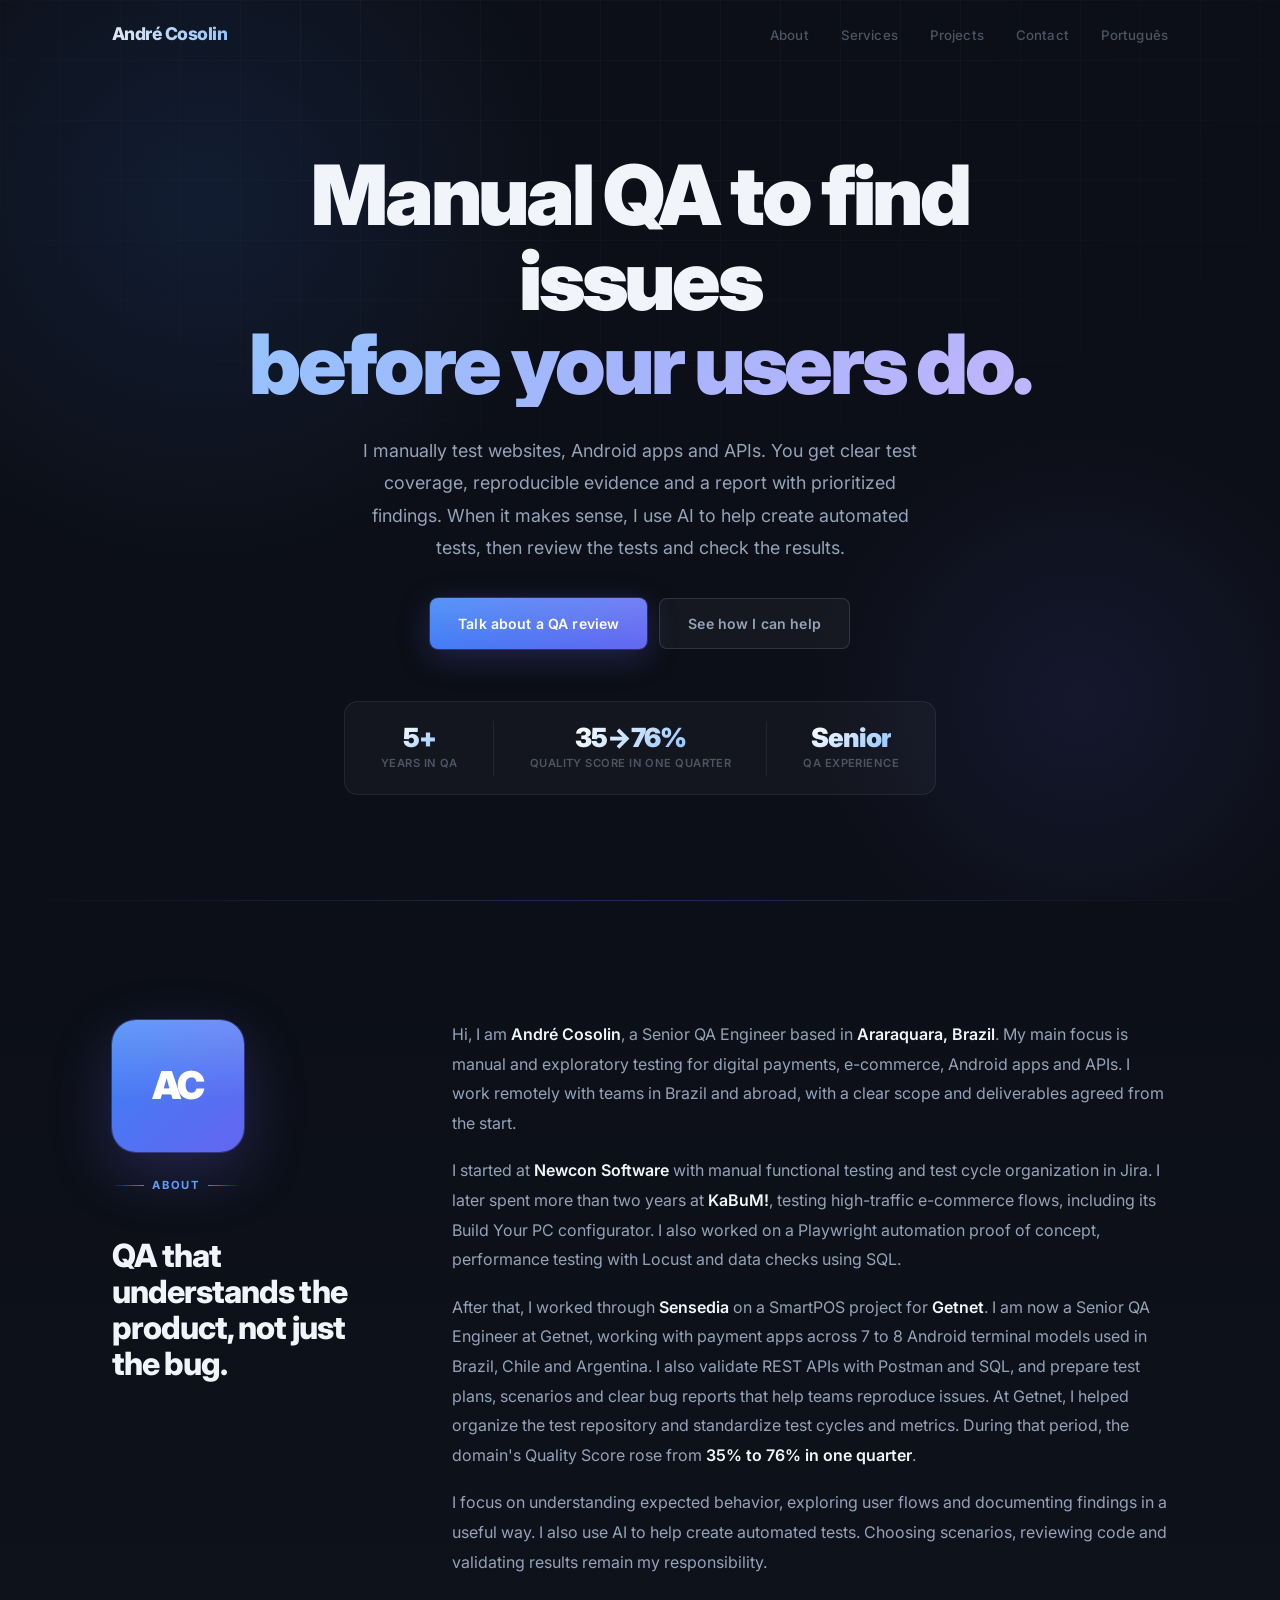
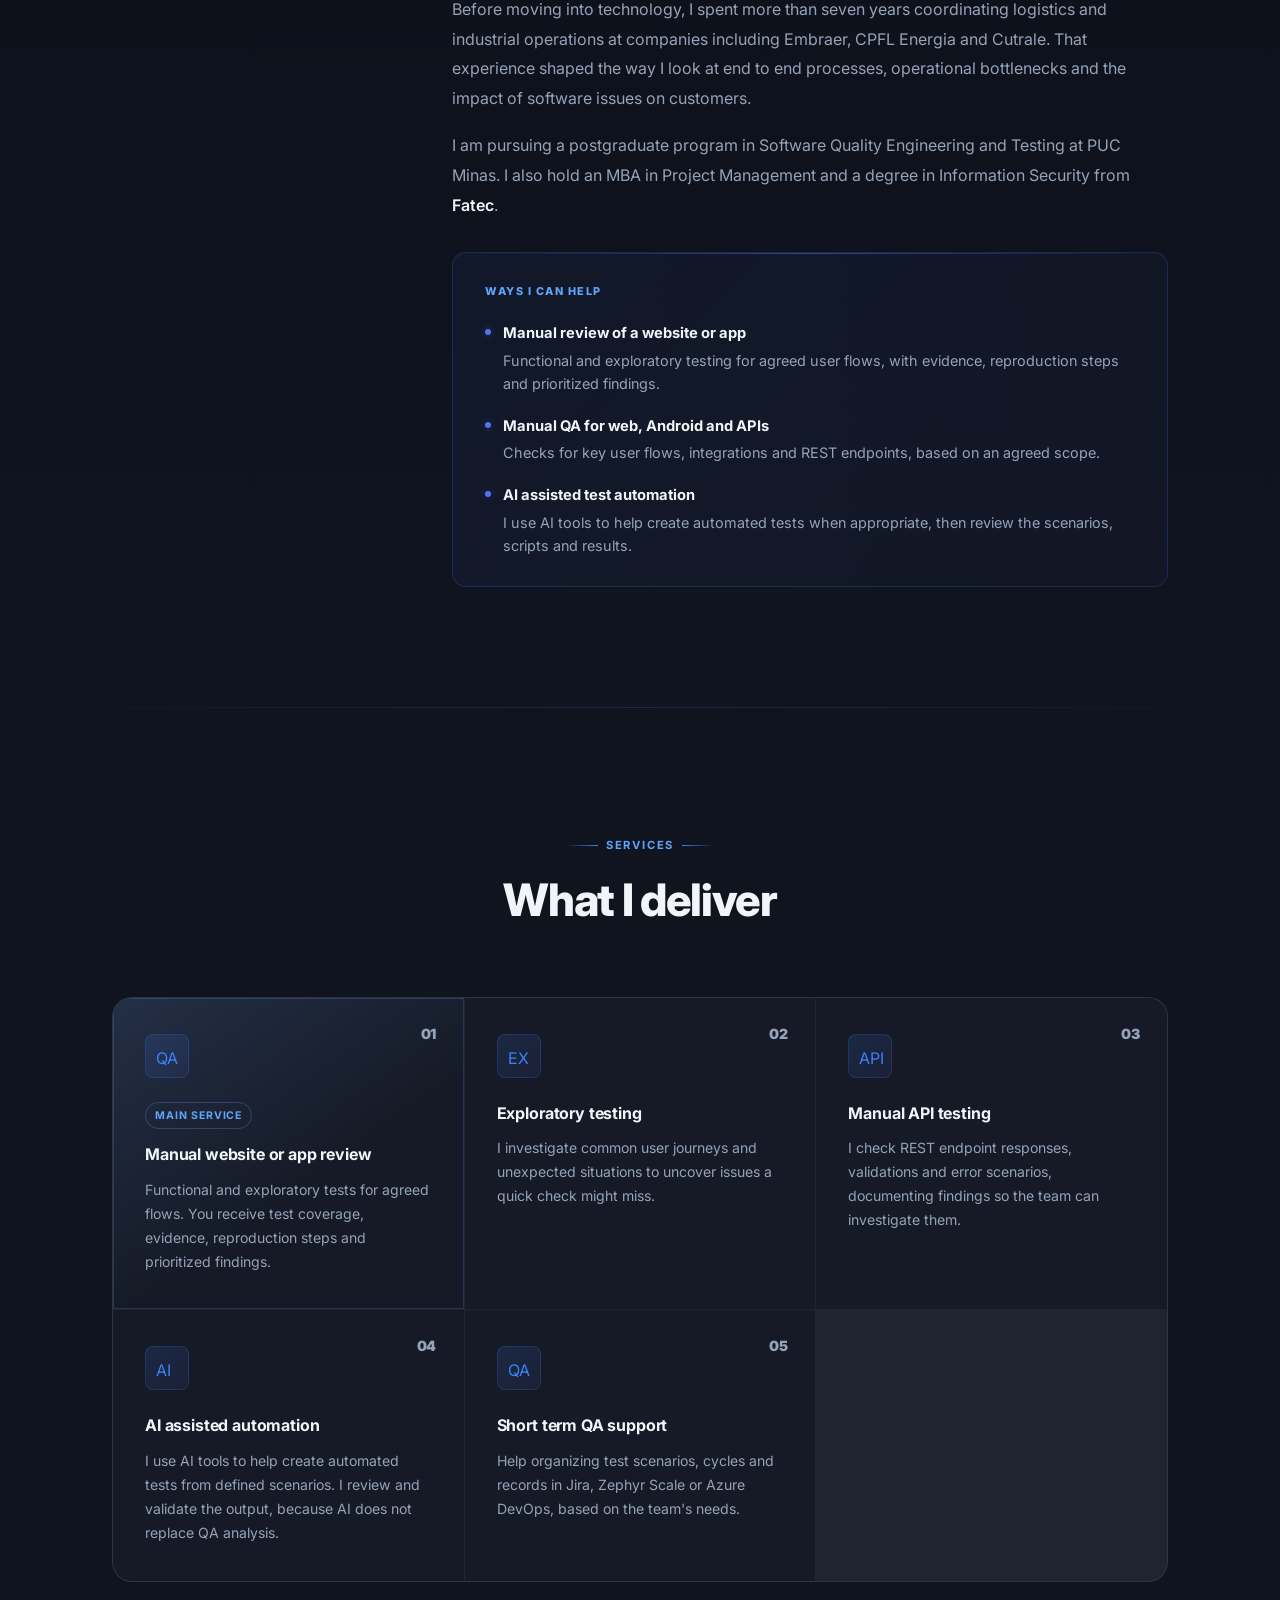
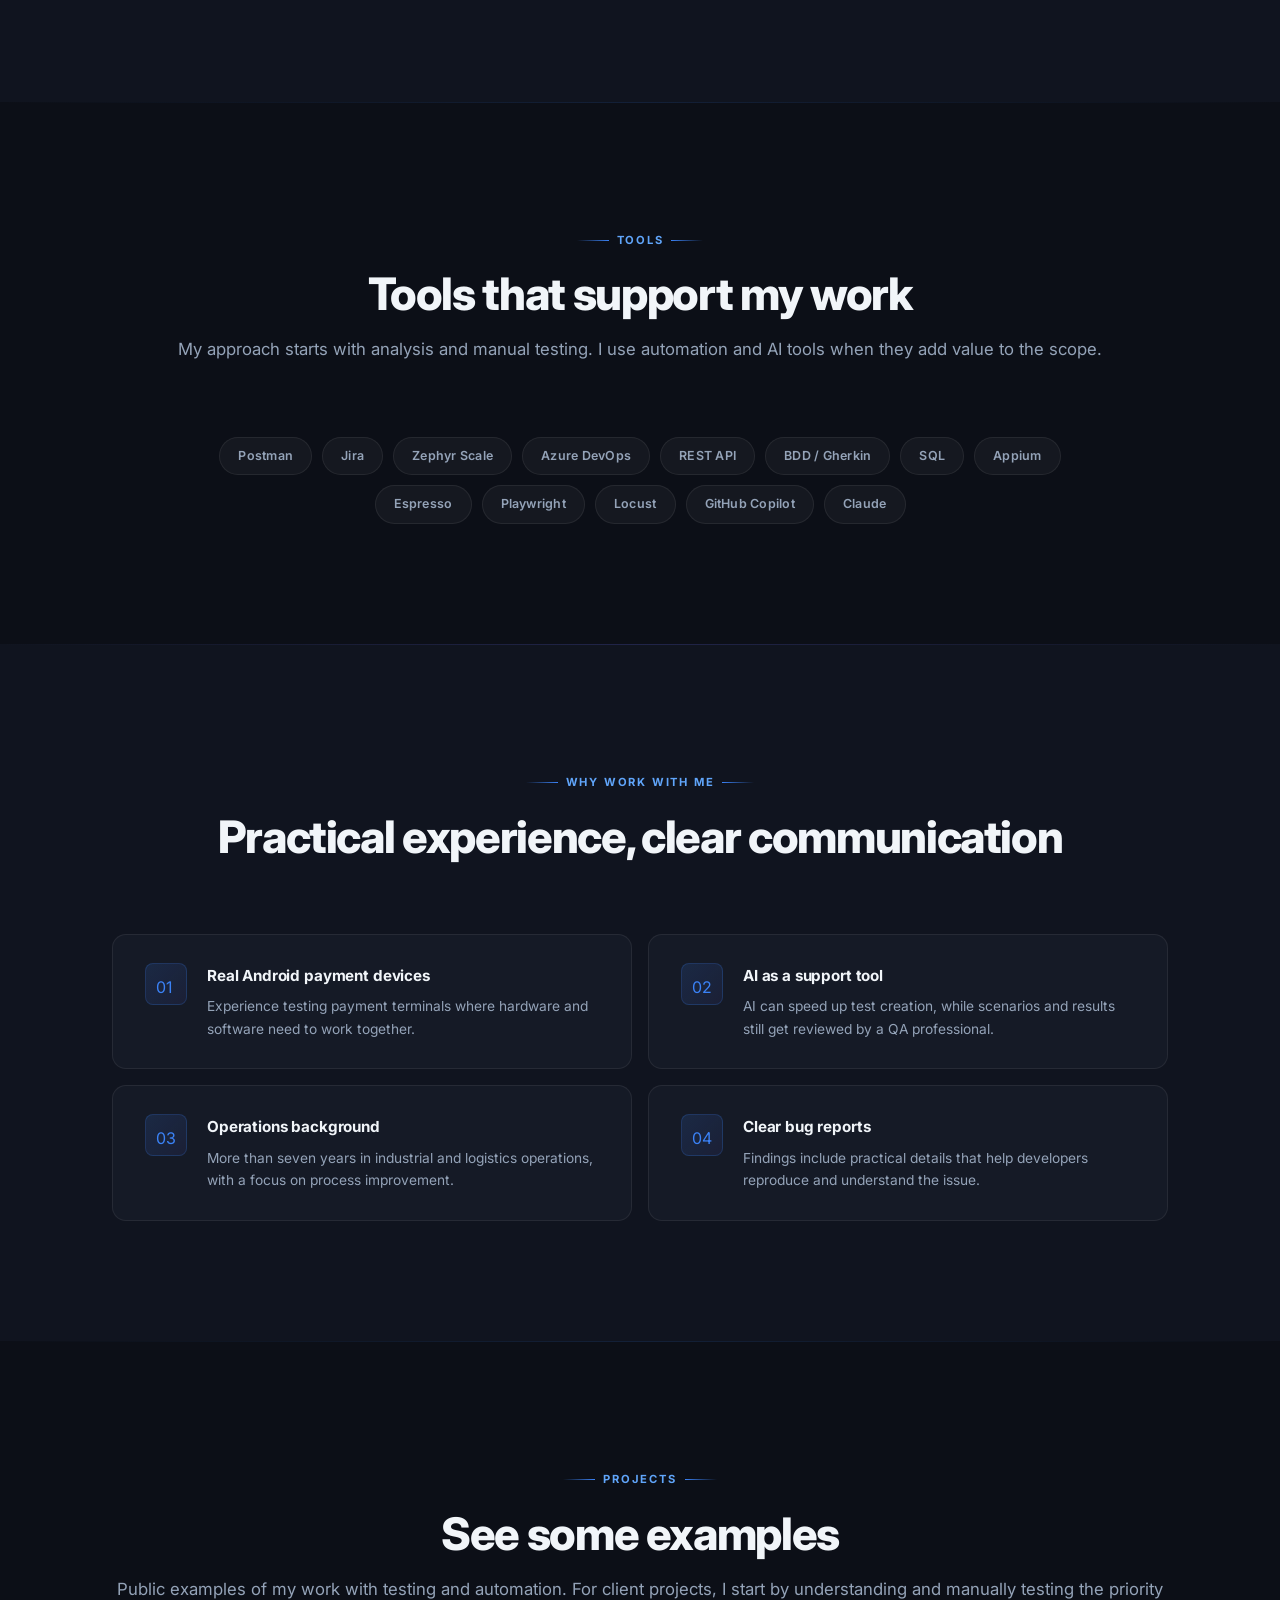
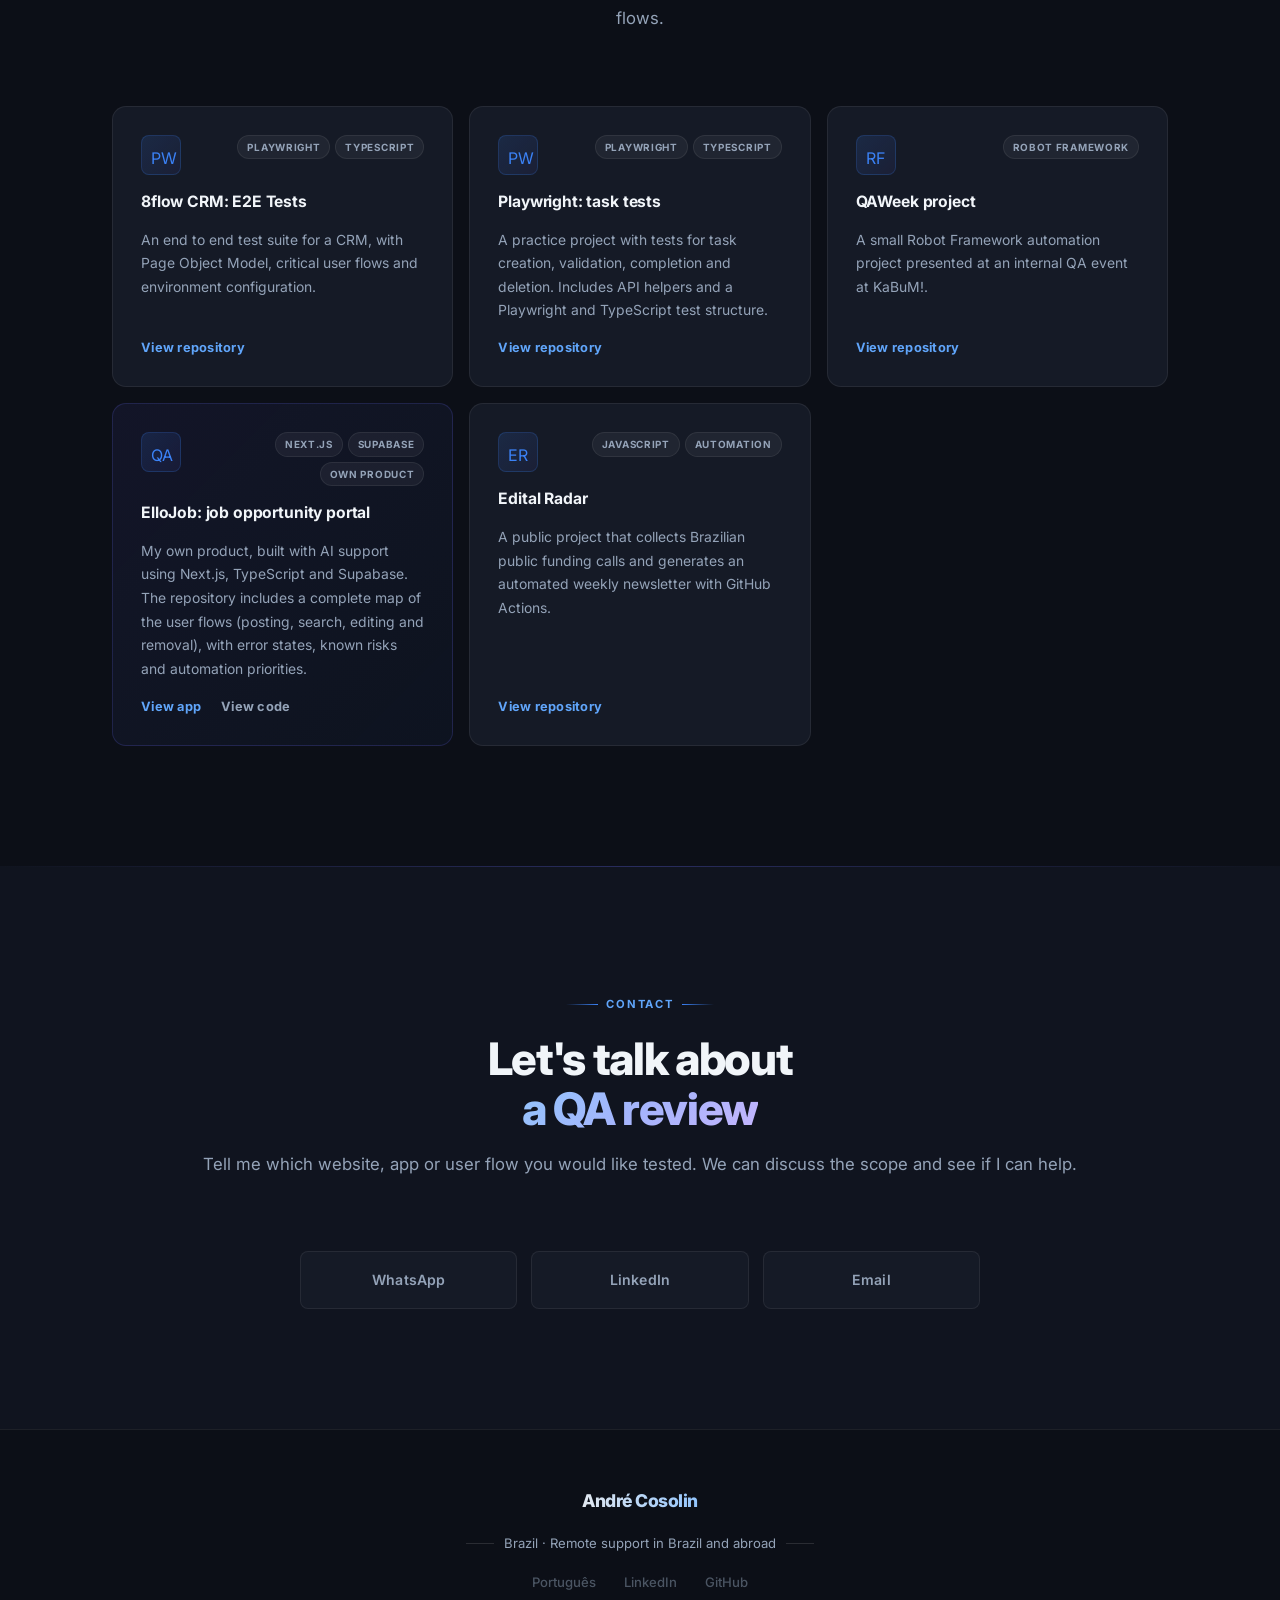
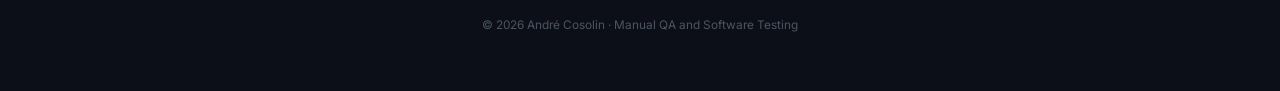
==== commit a4ffb1c2: "fix: corrige topo no celular, SEO bilíngue e textos dos projetos - Título do topo não fica mais emba" ====
--- a/index-en.html
+++ b/index-en.html
@@ -7,13 +7,22 @@
   <link rel="canonical" href="https://andrecosolin.netlify.app/index-en.html" />
   <link rel="alternate" hreflang="pt-BR" href="https://andrecosolin.netlify.app/" />
   <link rel="alternate" hreflang="en" href="https://andrecosolin.netlify.app/index-en.html" />
+  <link rel="alternate" hreflang="x-default" href="https://andrecosolin.netlify.app/" />
   <title>André Cosolin | Manual QA and Software Testing</title>
   <meta property="og:type" content="website" />
   <meta property="og:title" content="André Cosolin | Manual QA and Software Testing" />
   <meta property="og:description" content="Manual and exploratory testing for websites, Android apps and APIs. Clear evidence and prioritized findings. Remote support in Brazil and abroad." />
   <meta property="og:url" content="https://andrecosolin.netlify.app/index-en.html" />
   <meta property="og:image" content="https://andrecosolin.netlify.app/og-image.png" />
+  <meta property="og:image:width" content="1200" />
+  <meta property="og:image:height" content="630" />
+  <meta property="og:image:alt" content="André Cosolin, manual QA and software testing" />
   <meta property="og:locale" content="en_US" />
+  <meta property="og:locale:alternate" content="pt_BR" />
+  <meta name="twitter:card" content="summary_large_image" />
+  <meta name="twitter:title" content="André Cosolin | Manual QA and Software Testing" />
+  <meta name="twitter:description" content="Manual and exploratory testing for websites, Android apps and APIs. Clear evidence and prioritized findings. Remote support in Brazil and abroad." />
+  <meta name="twitter:image" content="https://andrecosolin.netlify.app/og-image.png" />
   <link rel="preconnect" href="https://fonts.googleapis.com" />
   <link rel="preconnect" href="https://fonts.gstatic.com" crossorigin />
   <link href="https://fonts.googleapis.com/css2?family=Inter:ital,opsz,wght@0,14..32,300;0,14..32,400;0,14..32,500;0,14..32,600;0,14..32,700;0,14..32,800;0,14..32,900&display=swap" rel="stylesheet" />
@@ -124,8 +133,8 @@
         <div class="projeto-card"><div class="projeto-header"><div class="projeto-icon">PW</div><div class="projeto-badges"><span class="badge">Playwright</span><span class="badge">TypeScript</span></div></div><h3>8flow CRM: E2E Tests</h3><p>An end to end test suite for a CRM, with Page Object Model, critical user flows and environment configuration.</p><a href="https://github.com/andrecosolin/8flow-e2e-tests" target="_blank" rel="noopener noreferrer" class="projeto-link">View repository</a></div>
         <div class="projeto-card"><div class="projeto-header"><div class="projeto-icon">PW</div><div class="projeto-badges"><span class="badge">Playwright</span><span class="badge">TypeScript</span></div></div><h3>Playwright: task tests</h3><p>A practice project with tests for task creation, validation, completion and deletion. Includes API helpers and a Playwright and TypeScript test structure.</p><a href="https://github.com/andrecosolin/QAExperiencePlayWright" target="_blank" rel="noopener noreferrer" class="projeto-link">View repository</a></div>
         <div class="projeto-card"><div class="projeto-header"><div class="projeto-icon">RF</div><div class="projeto-badges"><span class="badge">Robot Framework</span></div></div><h3>QAWeek project</h3><p>A small Robot Framework automation project presented at an internal QA event at KaBuM!.</p><a href="https://github.com/andrecosolin/ProjetoQAWeek" target="_blank" rel="noopener noreferrer" class="projeto-link">View repository</a></div>
-        <div class="projeto-card projeto-card--destaque"><div class="projeto-header"><div class="projeto-icon">QA</div><div class="projeto-badges"><span class="badge">Next.js</span><span class="badge">Supabase</span><span class="badge">Own product</span></div></div><h3>ElloJob: job opportunity portal</h3><p>An own product developed with AI support. Its posting, search, editing and removal flows show how I think about user scenarios and validation. The repository includes data and environment checks, but no automated suite for the application's user flows.</p><div class="projeto-links"><a href="https://ellojob.vercel.app" target="_blank" rel="noopener noreferrer" class="projeto-link">View app</a><a href="https://github.com/andrecosolin/ellojob" target="_blank" rel="noopener noreferrer" class="projeto-link projeto-link--secondary">View code</a></div></div>
-        <div class="projeto-card"><div class="projeto-header"><div class="projeto-icon">ER</div><div class="projeto-badges"><span class="badge">JavaScript</span><span class="badge">Automation</span></div></div><h3>Edital Radar</h3><p>A public project for tracking Brazilian public funding calls. It is an example of a product with automated workflows. The repository does not include a behavioral test suite, so I do not present it as a product already validated by tests.</p><a href="https://github.com/andrecosolin/edital-radar" target="_blank" rel="noopener noreferrer" class="projeto-link">View repository</a></div>
+        <div class="projeto-card projeto-card--destaque"><div class="projeto-header"><div class="projeto-icon">QA</div><div class="projeto-badges"><span class="badge">Next.js</span><span class="badge">Supabase</span><span class="badge">Own product</span></div></div><h3>ElloJob: job opportunity portal</h3><p>My own product, built with AI support using Next.js, TypeScript and Supabase. The repository includes a complete map of the user flows (posting, search, editing and removal), with error states, known risks and automation priorities.</p><div class="projeto-links"><a href="https://ellojob.vercel.app" target="_blank" rel="noopener noreferrer" class="projeto-link">View app</a><a href="https://github.com/andrecosolin/ellojob" target="_blank" rel="noopener noreferrer" class="projeto-link projeto-link--secondary">View code</a></div></div>
+        <div class="projeto-card"><div class="projeto-header"><div class="projeto-icon">ER</div><div class="projeto-badges"><span class="badge">JavaScript</span><span class="badge">Automation</span></div></div><h3>Edital Radar</h3><p>A public project that collects Brazilian public funding calls and generates an automated weekly newsletter with GitHub Actions.</p><a href="https://github.com/andrecosolin/edital-radar" target="_blank" rel="noopener noreferrer" class="projeto-link">View repository</a></div>
       </div>
     </div>
   </section>
--- a/style.css
+++ b/style.css
@@ -1028,6 +1028,8 @@
 @media (max-width: 680px) {
   .section { padding: 80px 0; }
   .container { padding: 0 20px; }
+  /* Restore the hero's top offset, otherwise `.container` above wipes it and the headline slides under the fixed navbar */
+  .hero-inner { padding: calc(var(--nav-h) + 40px) 20px 72px; }
 
   .nav-links {
     display: none;
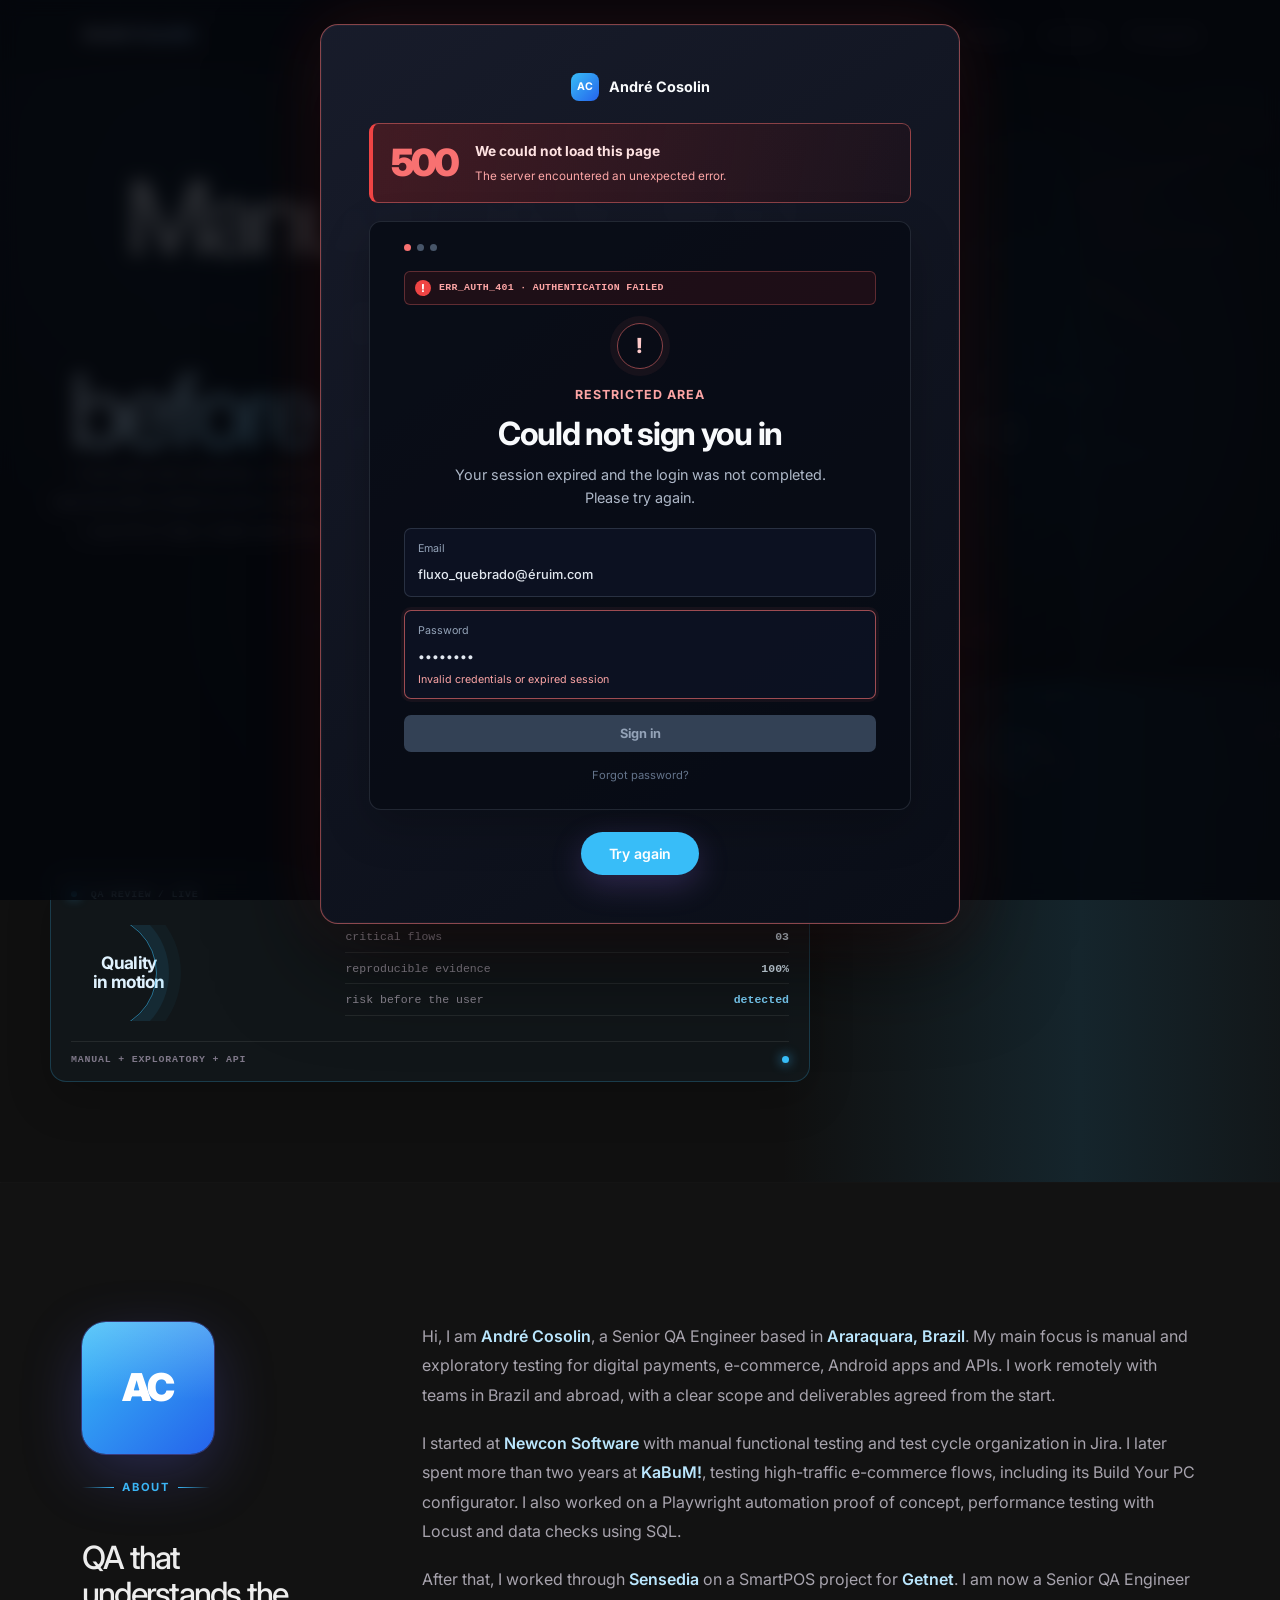
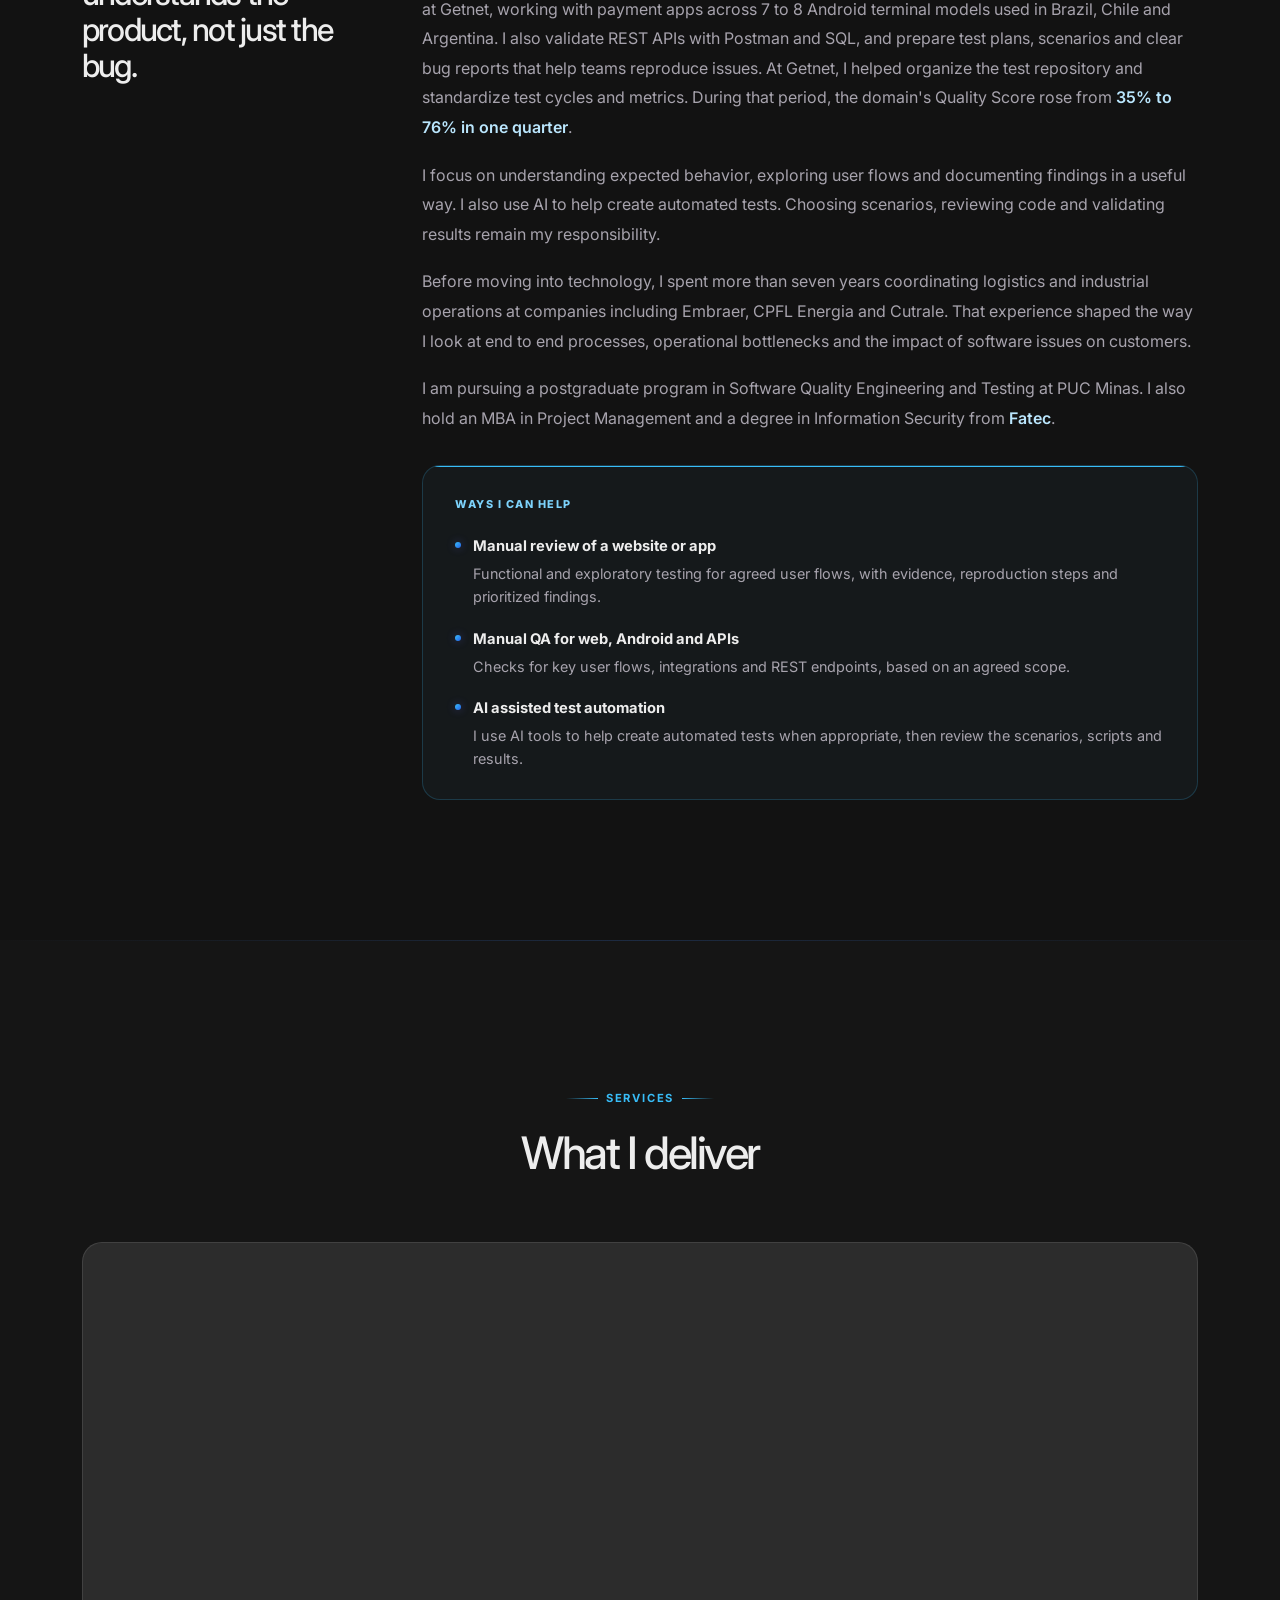
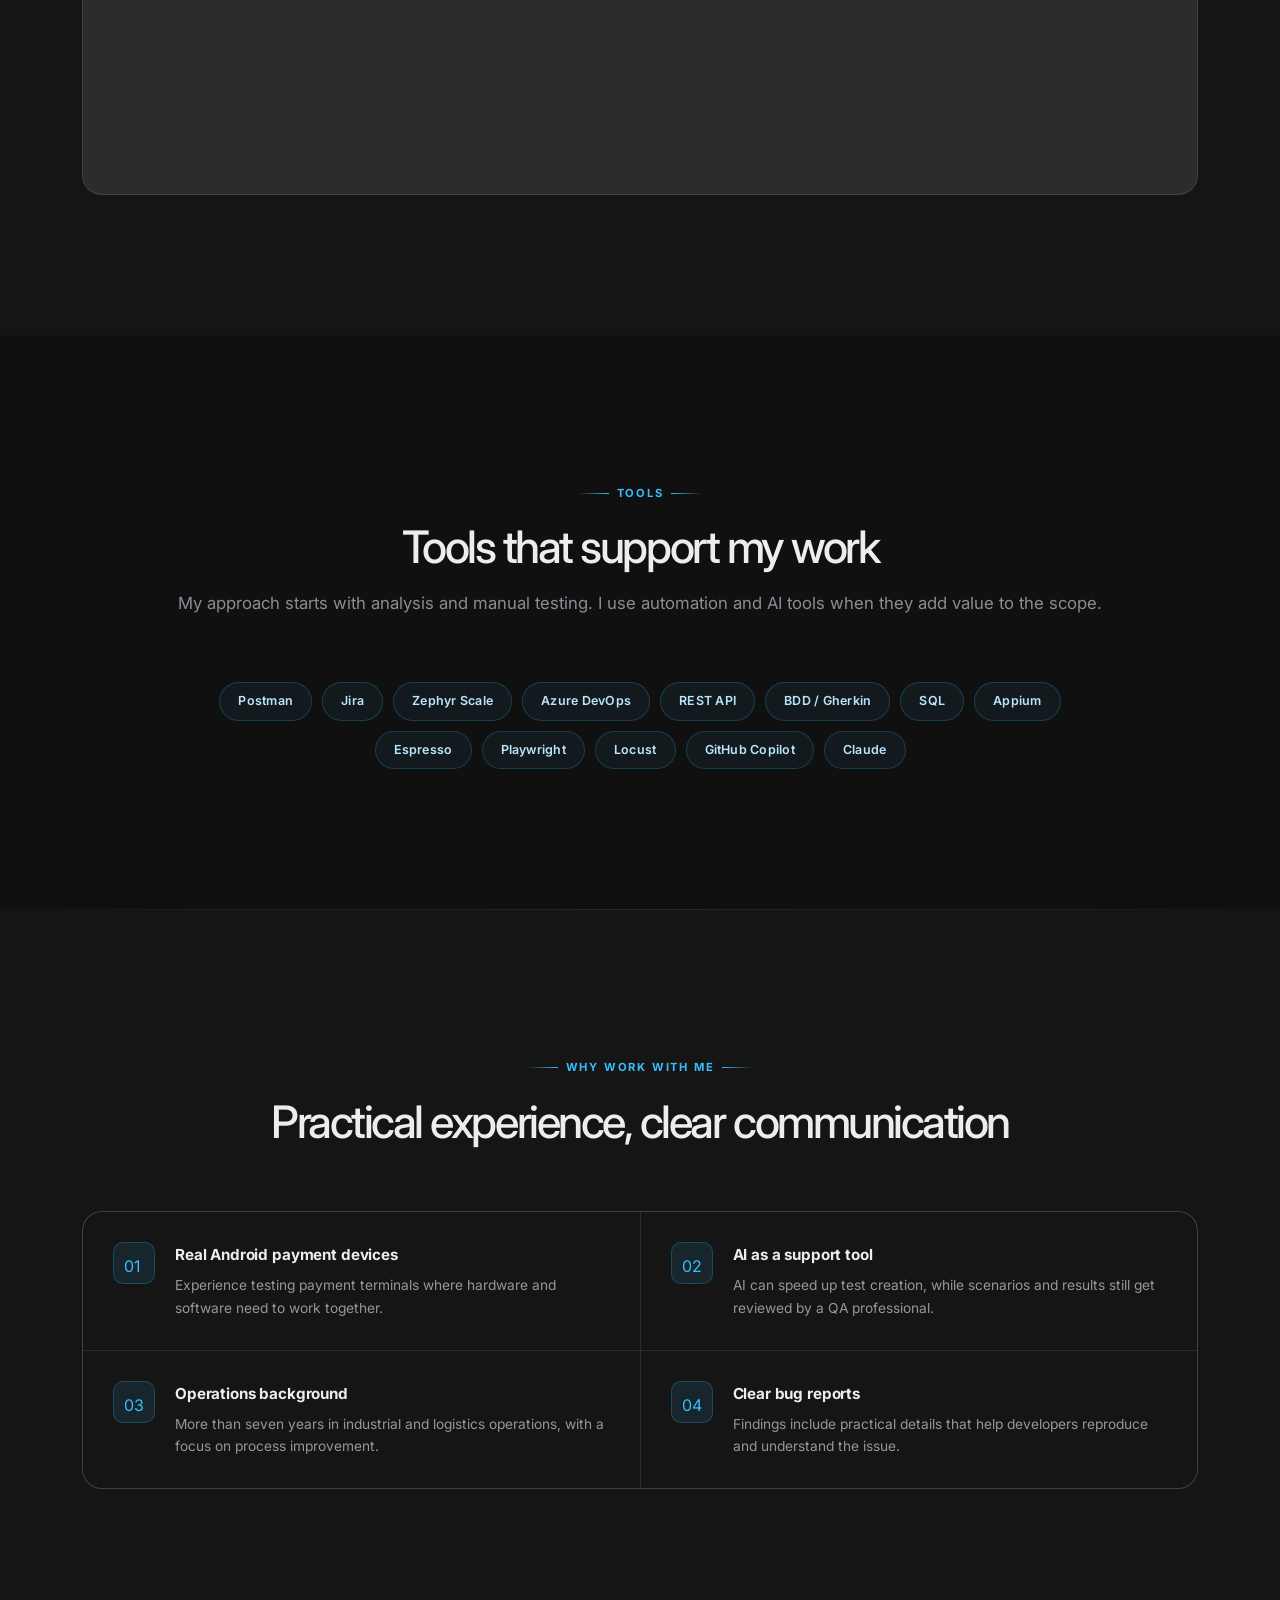
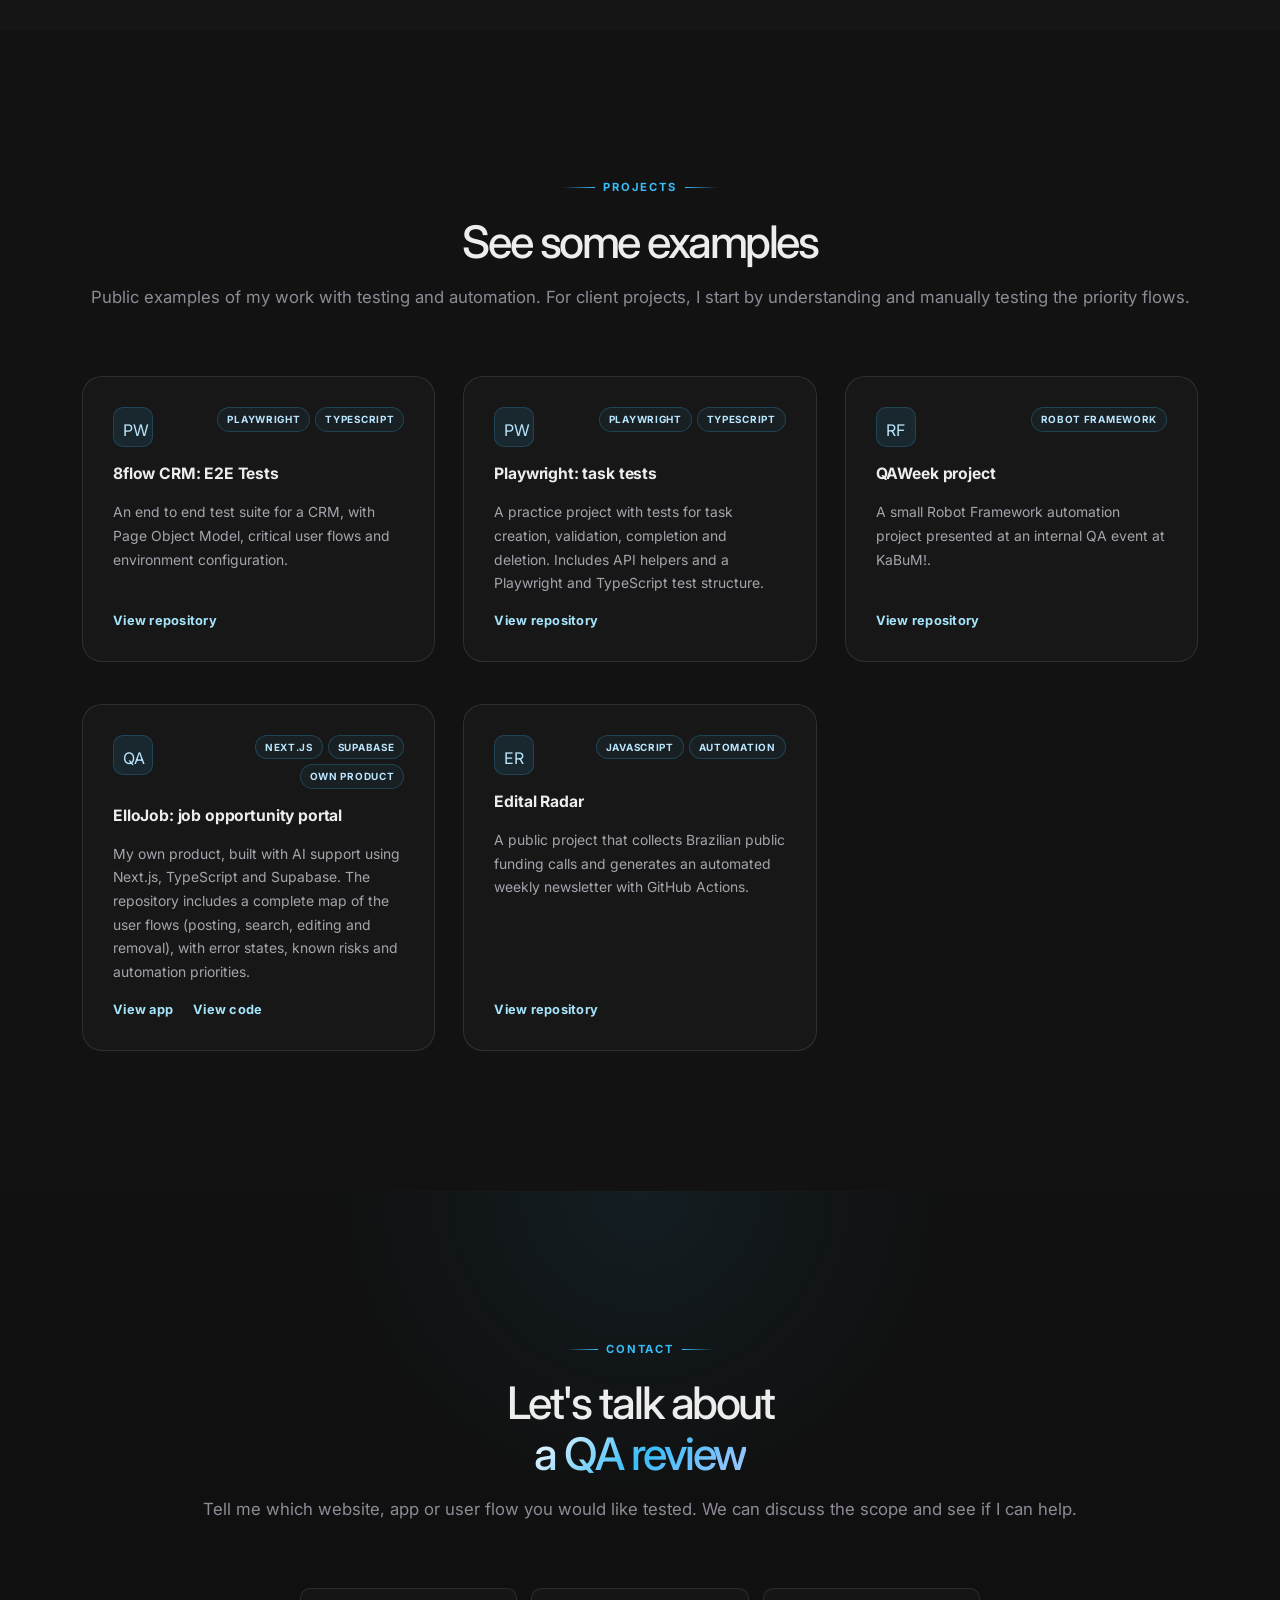
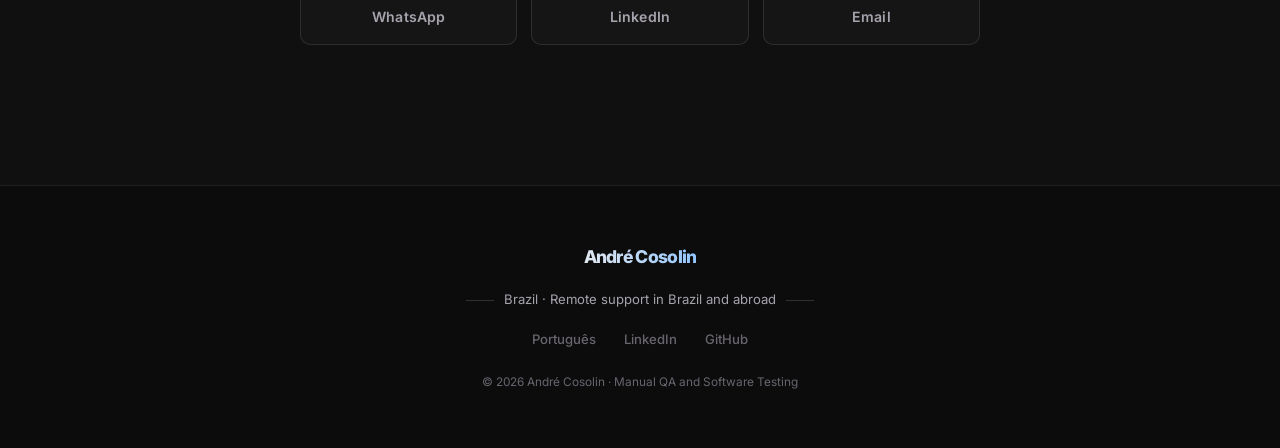
==== commit 11528033: "Repagina portfolio com nova experiência de QA" ====
--- a/index-en.html
+++ b/index-en.html
@@ -29,6 +29,42 @@
   <link rel="stylesheet" href="style.css" />
 </head>
 <body>
+  <!-- INCIDENT SIMULATION: a quick QA experience before the portfolio -->
+  <div class="incident-demo" id="incidentDemo" role="dialog" aria-modal="true" aria-labelledby="incidentTitle" aria-describedby="incidentMessage" hidden>
+    <div class="incident-card">
+      <div class="login-brand"><span class="login-brand-mark">AC</span><span>André Cosolin</span></div>
+      <div class="incident-crash-banner">
+        <strong>500</strong>
+        <div><b>We could not load this page</b><span>The server encountered an unexpected error.</span></div>
+      </div>
+      <div class="login-window" aria-live="polite">
+        <div class="login-window-top"><span></span><span></span><span></span></div>
+        <div class="incident-error-strip"><span class="incident-error-mark">!</span><span>ERR_AUTH_401 · AUTHENTICATION FAILED</span></div>
+        <div class="incident-icon" aria-hidden="true">!</div>
+        <p class="incident-kicker">Restricted area</p>
+        <h2 id="incidentTitle">Could not sign you in</h2>
+        <p id="incidentMessage" class="incident-message">Your session expired and the login was not completed. Please try again.</p>
+        <div class="login-field"><span>Email</span><strong>fluxo_quebrado@éruim.com</strong></div>
+        <div class="login-field login-field--error"><span>Password</span><strong>••••••••</strong><small>Invalid credentials or expired session</small></div>
+        <button class="login-fake-button" type="button" tabindex="-1">Sign in</button>
+        <p class="login-help">Forgot password?</p>
+      </div>
+      <div class="incident-actions">
+        <button class="btn btn-primary incident-continue" id="incidentContinue" type="button" hidden>Try again</button>
+      </div>
+      <p class="incident-reveal" id="incidentReveal">It was a simulation. But the feeling of finding something broken is real, and that is exactly what I help prevent.</p>
+    </div>
+  </div>
+  <div class="scroll-bug" id="scrollBug" aria-hidden="true">
+    <span class="scroll-bug-label">BUG_ON_THE_MOVE</span>
+    <svg viewBox="0 0 90 70" fill="none" xmlns="http://www.w3.org/2000/svg">
+      <path d="M45 19v-8M38 13l-7-7M52 13l7-7" stroke="currentColor" stroke-width="2" stroke-linecap="round" />
+      <ellipse cx="45" cy="37" rx="16" ry="21" fill="currentColor" fill-opacity=".16" stroke="currentColor" stroke-width="2" />
+      <circle cx="39" cy="30" r="2.5" fill="currentColor" /><circle cx="51" cy="30" r="2.5" fill="currentColor" />
+      <path d="M29 29 15 21M28 39 10 39M30 49 16 58M61 29l14-8M62 39l18 0M60 49l14 9" stroke="currentColor" stroke-width="2" stroke-linecap="round" />
+      <path class="scroll-bug-legs" d="M37 20v34M45 17v40M53 20v34" stroke="#FB7185" stroke-width="1.5" stroke-linecap="round" opacity=".8" />
+    </svg>
+  </div>
   <nav class="navbar" id="navbar">
     <div class="container nav-inner">
       <a href="#hero" class="nav-logo">André Cosolin</a>
@@ -48,6 +84,47 @@
   <section class="hero" id="hero">
     <div class="hero-grid"></div>
     <div class="container hero-inner">
+      <div class="hero-break-visual" aria-hidden="true">
+        <span class="bug-tag bug-tag--one">BUG_500</span>
+        <span class="bug-tag bug-tag--two">AUTH_401</span>
+        <span class="bug-tag bug-tag--three">UI_021</span>
+        <span class="bug-tag bug-tag--four">API_422</span>
+        <svg viewBox="0 0 520 430" fill="none" xmlns="http://www.w3.org/2000/svg">
+          <defs>
+            <linearGradient id="brokenPanelEn" x1="60" y1="50" x2="420" y2="360" gradientUnits="userSpaceOnUse"><stop stop-color="#38BDF8" stop-opacity=".2" /><stop offset="1" stop-color="#0F172A" stop-opacity=".05" /></linearGradient>
+            <filter id="softGlowEn" x="-40%" y="-40%" width="180%" height="180%"><feGaussianBlur stdDeviation="8" /></filter>
+          </defs>
+          <path d="M418 54 490 28M433 76l62-3M427 101l47 24M86 374l-54 26M105 350l-70 8" stroke="#FB7185" stroke-width="2" stroke-linecap="round" opacity=".7" />
+          <circle cx="438" cy="57" r="18" fill="#FB7185" opacity=".13" filter="url(#softGlowEn)" />
+          <g opacity=".8">
+            <rect x="350" y="136" width="132" height="82" rx="12" fill="#0F172A" fill-opacity=".72" stroke="#38BDF8" stroke-opacity=".42" />
+            <text x="366" y="158" fill="#7DD3FC" font-family="ui-monospace, monospace" font-size="9" letter-spacing="1.5">QA FINDINGS</text>
+            <text x="366" y="190" fill="#E0F2FE" font-family="ui-monospace, monospace" font-size="25" font-weight="700">03</text>
+            <text x="402" y="190" fill="#94A3B8" font-family="ui-monospace, monospace" font-size="9">issues found</text>
+            <path d="M366 202h87" stroke="#38BDF8" stroke-opacity=".35" />
+          </g>
+          <g opacity=".76">
+            <rect x="18" y="222" width="136" height="96" rx="12" fill="#0F172A" fill-opacity=".72" stroke="#FB7185" stroke-opacity=".4" />
+            <text x="34" y="245" fill="#FDA4AF" font-family="ui-monospace, monospace" font-size="9" letter-spacing="1.5">FAILED CHECKS</text>
+            <circle cx="37" cy="267" r="4" fill="#FB7185" /><path d="M49 267h74" stroke="#FDA4AF" stroke-opacity=".55" />
+            <circle cx="37" cy="287" r="4" fill="#FB7185" /><path d="M49 287h57" stroke="#FDA4AF" stroke-opacity=".4" />
+            <circle cx="37" cy="307" r="4" fill="#38BDF8" /><path d="M49 307h83" stroke="#7DD3FC" stroke-opacity=".45" />
+          </g>
+          <path d="M350 176 314 186M154 260l-20 6" stroke="#FB7185" stroke-width="1.5" stroke-dasharray="4 6" opacity=".6" />
+          <g transform="rotate(-7 255 215)">
+            <rect x="54" y="48" width="374" height="286" rx="22" fill="url(#brokenPanelEn)" stroke="currentColor" stroke-width="2" />
+            <path d="M54 103h374" stroke="currentColor" stroke-width="2" />
+            <circle cx="82" cy="76" r="6" fill="#FB7185" /><circle cx="103" cy="76" r="6" fill="currentColor" opacity=".5" /><circle cx="124" cy="76" r="6" fill="currentColor" opacity=".25" />
+            <rect x="88" y="137" width="126" height="12" rx="6" fill="currentColor" opacity=".3" /><rect x="88" y="163" width="182" height="9" rx="4.5" fill="currentColor" opacity=".16" /><rect x="88" y="184" width="146" height="9" rx="4.5" fill="currentColor" opacity=".16" />
+            <rect x="88" y="227" width="112" height="31" rx="8" fill="#FB7185" opacity=".18" stroke="#FB7185" stroke-width="1.5" /><path d="M112 243h62" stroke="#FB7185" stroke-width="2" stroke-linecap="round" />
+            <path d="M287 139 267 195l31 12-24 73 70-96-34-11 27-54-50 20Z" fill="#FB7185" opacity=".16" /><path d="m287 139-20 56 31 12-24 73 70-96-34-11 27-54-50 20Z" stroke="#FB7185" stroke-width="2.5" stroke-linejoin="round" />
+            <path d="M247 111 228 150l24 11-15 41M250 202l-17 38 26 14" stroke="#FB7185" stroke-width="3" stroke-linecap="round" opacity=".85" />
+            <text x="293" y="306" fill="#FB7185" font-family="ui-monospace, monospace" font-size="16" font-weight="700" letter-spacing="3">BUG_500</text>
+          </g>
+          <path d="m393 329 27 12-17 24-30-10 20-26ZM76 100l-23-16 18-21 26 12-21 25Z" fill="currentColor" opacity=".7" />
+          <path d="M409 344l19 9M399 357l16 7M88 83l-13-9M79 96l-16-7" stroke="#FB7185" stroke-width="2" stroke-linecap="round" />
+        </svg>
+      </div>
       <h1 class="hero-headline">Manual QA to find issues<br /><span class="line-2">before your users do.</span></h1>
       <p class="hero-sub">I manually test websites, Android apps and APIs. You get clear test coverage, reproducible evidence and a report with prioritized findings. When it makes sense, I use AI to help create automated tests, then review the tests and check the results.</p>
       <div class="hero-ctas">
@@ -60,6 +137,18 @@
         <div class="stat"><span class="stat-num">35→76%</span><span class="stat-label">quality score in one quarter</span></div>
         <div class="stat-sep"></div>
         <div class="stat"><span class="stat-num">Senior</span><span class="stat-label">QA experience</span></div>
+      </div>
+      <div class="hero-command" aria-label="QA review summary">
+        <div class="hero-command-head"><span><i></i> QA REVIEW / LIVE</span><span>AC_001</span></div>
+        <div class="hero-command-body">
+          <div class="hero-signal"><span class="hero-signal-ring"></span><strong>Quality<br />in motion</strong></div>
+          <div class="hero-command-lines">
+            <div><span>critical flows</span><b>03</b></div>
+            <div><span>reproducible evidence</span><b>100%</b></div>
+            <div><span>risk before the user</span><b class="hero-command-accent">detected</b></div>
+          </div>
+        </div>
+        <div class="hero-command-foot"><span>MANUAL + EXPLORATORY + API</span><span class="hero-live-dot"></span></div>
       </div>
     </div>
   </section>
--- a/style.css
+++ b/style.css
@@ -45,6 +45,79 @@
   --ease:        cubic-bezier(.4,0,.2,1);
   --ease-spring: cubic-bezier(.34,1.56,.64,1);
 }
+
+/* ============================================================
+   QA INCIDENT DEMO
+   ============================================================ */
+.incident-demo {
+  position: fixed;
+  inset: 0;
+  z-index: 2000;
+  display: grid;
+  place-items: center;
+  padding: 24px;
+  color: #e5e7eb;
+  background: rgba(3, 6, 12, .82);
+  backdrop-filter: blur(9px);
+  animation: incident-in .28s ease-out both;
+}
+.incident-demo[hidden] { display: none; }
+.incident-demo.is-closing { animation: incident-out .26s ease-in both; }
+.incident-demo--revealed .incident-crash-banner,
+.incident-demo--revealed .login-window { display: none; }
+.incident-demo--revealed .incident-card { border-color: rgba(129,140,248,.32); box-shadow: 0 28px 100px rgba(0,0,0,.65), 0 0 0 1px rgba(255,255,255,.03) inset; }
+.incident-card {
+  position: relative;
+  width: min(100%, 640px);
+  padding: clamp(28px, 5vw, 48px);
+  border: 1px solid rgba(248,113,113,.52);
+  border-radius: 18px;
+  background: linear-gradient(145deg, rgba(24, 28, 43, .98), rgba(10, 14, 24, .98));
+  box-shadow: 0 28px 100px rgba(0,0,0,.65), 0 0 70px rgba(239,68,68,.15), 0 0 0 1px rgba(255,255,255,.03) inset;
+  text-align: center;
+  animation: incident-card-alert .55s ease-out both;
+}
+.login-brand { display: flex; align-items: center; justify-content: center; gap: 10px; margin-bottom: 22px; color: #f8fafc; font-size: .9rem; font-weight: 700; }
+.login-brand-mark { display: grid; place-items: center; width: 28px; height: 28px; border-radius: 8px; background: var(--grad-primary); color: white; font-size: .66rem; }
+.incident-crash-banner { display: flex; align-items: center; gap: 18px; margin-bottom: 18px; padding: 16px 18px; border: 1px solid rgba(248,113,113,.48); border-left: 4px solid #ef4444; border-radius: 9px; background: linear-gradient(100deg, rgba(127,29,29,.42), rgba(69,10,10,.18)); text-align: left; }
+.incident-crash-banner strong { color: #f87171; font: 900 2.35rem/.9 Inter, sans-serif; letter-spacing: -.08em; }
+.incident-crash-banner b, .incident-crash-banner span { display: block; }
+.incident-crash-banner b { color: #fee2e2; font-size: .86rem; }
+.incident-crash-banner span { margin-top: 4px; color: #fca5a5; font-size: .73rem; }
+.login-window { padding: 22px clamp(20px, 4vw, 34px) 24px; border: 1px solid rgba(148,163,184,.18); border-radius: 12px; background: rgba(7, 11, 20, .78); box-shadow: 0 16px 45px rgba(0,0,0,.22); }
+.login-window-top { display: flex; gap: 6px; margin-bottom: 20px; text-align: left; }
+.login-window-top span { width: 7px; height: 7px; border-radius: 50%; background: #475569; }
+.login-window-top span:first-child { background: #f87171; }
+.incident-error-strip { display: flex; align-items: center; gap: 8px; margin: 0 0 18px; padding: 8px 10px; border: 1px solid rgba(248,113,113,.3); border-radius: 6px; background: rgba(127,29,29,.18); color: #fca5a5; font: 700 .62rem/1.3 ui-monospace, SFMono-Regular, Consolas, monospace; letter-spacing: .03em; text-align: left; }
+.incident-error-mark { display: grid; place-items: center; width: 16px; height: 16px; flex: 0 0 16px; border-radius: 50%; background: #ef4444; color: white; font: 800 .68rem/1 Inter, sans-serif; }
+.incident-icon { display: grid; place-items: center; width: 46px; height: 46px; margin: 0 auto 16px; border: 1px solid rgba(248,113,113,.55); border-radius: 50%; color: #fecaca; font: 800 1.3rem/1 Inter, sans-serif; box-shadow: 0 0 0 7px rgba(248,113,113,.06); animation: incident-shake 2.2s ease-in-out both; }
+.incident-kicker { margin: 0 0 10px; color: #fca5a5; font-size: .78rem; font-weight: 700; letter-spacing: .08em; text-transform: uppercase; }
+.login-field { display: grid; gap: 6px; margin-top: 13px; padding: 11px 13px; border: 1px solid rgba(148,163,184,.22); border-radius: 7px; background: rgba(15,23,42,.6); text-align: left; }
+.login-field span { color: #94a3b8; font-size: .67rem; }
+.login-field strong { overflow: hidden; color: #e2e8f0; font-size: .8rem; font-weight: 500; text-overflow: ellipsis; white-space: nowrap; }
+.login-field--error { border-color: rgba(248,113,113,.62); box-shadow: 0 0 0 3px rgba(248,113,113,.06); }
+.login-field--error small { color: #fca5a5; font-size: .67rem; line-height: 1.35; }
+.login-fake-button { width: 100%; margin-top: 16px; padding: 11px; border: 0; border-radius: 7px; background: #334155; color: #94a3b8; font: 700 .8rem Inter, sans-serif; }
+.login-help { margin-top: 14px; color: #64748b; font-size: .7rem; }
+.incident-card h2 { margin: 0; color: #f8fafc; font-size: clamp(1.45rem, 4vw, 2rem); line-height: 1.12; letter-spacing: -.04em; }
+.incident-message { max-width: 410px; margin: 13px auto 19px; color: #aeb8c8; font-size: .9rem; line-height: 1.55; }
+.incident-actions { display: flex; align-items: center; justify-content: center; gap: 18px; flex-wrap: wrap; margin-top: 22px; }
+.incident-continue { border: 0; cursor: pointer; }
+.incident-reveal { display: none; margin: 24px 0 0; padding: 16px 18px; border: 1px solid rgba(129,140,248,.34); border-radius: 9px; background: linear-gradient(135deg, rgba(49,46,129,.28), rgba(30,27,75,.2)); color: #ddd6fe; font-size: .83rem; line-height: 1.6; box-shadow: 0 10px 30px rgba(30,27,75,.2); }
+.incident-reveal.is-visible { display: block; animation: incident-in .3s ease both; }
+body.incident-open { overflow: hidden; }
+.scroll-bug { position: fixed; z-index: 140; top: 18%; left: 5%; display: flex; align-items: center; gap: 8px; width: 106px; color: #38bdf8; opacity: 0; pointer-events: none; transform: translate(-50%, -50%) rotate(-8deg); transition: left .18s ease-out, top .18s ease-out, opacity .3s ease; filter: drop-shadow(0 8px 18px rgba(56,189,248,.16)); }
+.scroll-bug.is-visible { opacity: .46; }
+.scroll-bug.is-reversing { transform: translate(-50%, -50%) scaleX(-1) rotate(-8deg); }
+.scroll-bug svg { width: 64px; height: auto; flex-shrink: 0; animation: bug-run .22s steps(2, end) infinite; }
+.scroll-bug-label { position: absolute; top: -16px; left: 50%; padding: 4px 6px; border: 1px solid rgba(251,113,133,.3); border-radius: 5px; background: rgba(16,16,16,.82); color: #fda4af; font: 700 .43rem/1 ui-monospace, SFMono-Regular, Consolas, monospace; letter-spacing: .04em; white-space: nowrap; opacity: .75; }
+@keyframes bug-run { 50% { transform: translateY(-2px) rotate(-2deg); } }
+@keyframes incident-in { from { opacity: 0; transform: scale(.98); } to { opacity: 1; transform: scale(1); } }
+@keyframes incident-out { to { opacity: 0; transform: scale(1.02); } }
+@keyframes incident-card-alert { 0% { opacity: 0; transform: scale(.94) translateY(12px); } 65% { transform: scale(1.015) translateY(0); } 100% { opacity: 1; transform: scale(1) translateY(0); } }
+@keyframes incident-shake { 0%, 70%, 100% { transform: translateX(0); } 75% { transform: translateX(-3px); } 80% { transform: translateX(3px); } 85% { transform: translateX(-2px); } 90% { transform: translateX(2px); } }
+@media (prefers-reduced-motion: reduce) { .incident-demo, .incident-demo.is-closing, .incident-card, .incident-icon, .incident-reveal.is-visible, .scroll-bug svg { animation: none; } .scroll-bug { transition: none; } }
+@media (max-width: 520px) { .incident-card { padding: 26px 16px; } .login-window { padding-inline: 16px; } }
 
 html { scroll-behavior: smooth; font-size: 16px; }
 
@@ -1059,3 +1132,137 @@
   .projetos-grid { grid-template-columns: 1fr; }
   .footer-links { flex-wrap: wrap; justify-content: center; }
 }
+
+/* ============================================================
+   DARK MINIMAL REDESIGN
+   ============================================================ */
+:root {
+  --bg: #101010;
+  --bg-2: #151515;
+  --bg-card: #171717;
+  --bg-elevated: #1d1b22;
+  --border: rgba(255,255,255,.09);
+  --border-med: rgba(255,255,255,.15);
+  --blue: #38bdf8;
+  --blue-light: #7dd3fc;
+  --indigo: #2563eb;
+  --violet: #38bdf8;
+  --grad-primary: linear-gradient(135deg, #38bdf8, #2563eb);
+  --grad-text: linear-gradient(135deg, #e0f2fe 10%, #38bdf8 52%, #93c5fd 90%);
+  --text: #ededed;
+  --text-2: #a7a3ad;
+  --text-3: #69656f;
+  --radius-xl: 24px;
+  --radius: 18px;
+  --radius-sm: 10px;
+}
+
+body { background: var(--bg); color: var(--text); }
+::selection { background: var(--violet); color: #101010; }
+.container { max-width: 1180px; }
+.navbar { background: rgba(16,16,16,.6); border-bottom-color: transparent; }
+.navbar.scrolled { background: rgba(16,16,16,.84); border-bottom-color: rgba(255,255,255,.08); }
+.nav-logo { letter-spacing: -.04em; }
+.nav-links a:not(.btn):hover { color: var(--violet); }
+.btn { border-radius: 999px; letter-spacing: -.01em; }
+.btn-primary { background: var(--violet); box-shadow: 0 10px 32px rgba(164,118,255,.22); }
+.btn-primary::after { display: none; }
+.btn-primary:hover { background: #b58dff; box-shadow: 0 15px 42px rgba(164,118,255,.32); }
+.btn-outline { border-color: rgba(255,255,255,.16); background: rgba(255,255,255,.025); }
+.btn-outline:hover { border-color: rgba(164,118,255,.65); background: rgba(164,118,255,.08); }
+.hero { min-height: 900px; background: radial-gradient(circle at 76% 32%, rgba(56,189,248,.1), transparent 28%), var(--bg); }
+.hero::before { background: radial-gradient(ellipse at center, rgba(56,189,248,.1) 0%, transparent 62%); opacity: .72; }
+.hero::after { background: linear-gradient(90deg, transparent, rgba(56,189,248,.12), transparent); }
+.hero-grid { opacity: .34; background-image: linear-gradient(rgba(255,255,255,.045) 1px, transparent 1px), linear-gradient(90deg, rgba(255,255,255,.045) 1px, transparent 1px); }
+.hero-inner { max-width: 1180px; padding-top: 170px; }
+.hero-inner { position: relative; display: block; }
+.hero-headline { position: relative; z-index: 1; max-width: 820px; font-size: clamp(3.6rem, 8vw, 7.3rem); font-weight: 500; letter-spacing: -.08em; line-height: .94; }
+.hero-headline, .hero-sub, .hero-ctas, .hero-stats, .hero-command { grid-column: 1; }
+.hero-sub, .hero-ctas, .hero-stats, .hero-command { position: relative; z-index: 1; }
+.hero-headline .line-2 { background: var(--grad-text); -webkit-background-clip: text; background-clip: text; }
+.hero-break-visual { position: absolute; z-index: 0; top: 100px; left: 46%; width: min(82vw, 920px); color: rgba(56,189,248,.62); opacity: .2; transform: translateX(-32%) rotate(4deg) scale(1.08); filter: drop-shadow(0 28px 55px rgba(56,189,248,.12)); pointer-events: none; }
+.hero-break-visual svg { display: block; width: 100%; height: auto; }
+.bug-tag { position: absolute; z-index: 2; padding: 6px 8px; border: 1px solid rgba(251,113,133,.42); border-radius: 6px; background: rgba(30,12,20,.7); color: #fda4af; font: 700 .55rem/1 ui-monospace, SFMono-Regular, Consolas, monospace; letter-spacing: .06em; opacity: .72; box-shadow: 0 8px 20px rgba(0,0,0,.18); white-space: nowrap; }
+.bug-tag::before { content: ''; display: inline-block; width: 5px; height: 5px; margin: 0 5px 1px 0; border-radius: 50%; background: #fb7185; box-shadow: 0 0 7px #fb7185; }
+.bug-tag--one { top: 2%; right: 1%; animation: bug-float 4s ease-in-out infinite; }
+.bug-tag--two { top: 33%; left: -7%; animation: bug-float 4s .8s ease-in-out infinite; }
+.bug-tag--three { right: -8%; bottom: 22%; animation: bug-float 4s 1.5s ease-in-out infinite; }
+.bug-tag--four { left: 9%; bottom: 1%; animation: bug-float 4s 2.2s ease-in-out infinite; }
+@keyframes bug-float { 50% { transform: translateY(-5px); } }
+.hero-sub { max-width: 640px; color: #aaa6b0; font-size: 1.02rem; line-height: 1.75; }
+.hero-ctas { margin-top: 34px; }
+.hero-stats { max-width: 760px; margin-top: 84px; border-color: rgba(255,255,255,.09); background: rgba(255,255,255,.025); }
+.stat-num { color: #f3effa; }
+.stat-label { color: #8f8a96; }
+.stat-chart-bar--before { fill: #4b3a67; }
+.stat-chart-bar--after { fill: var(--violet); }
+.hero-command { width: min(100%, 760px); margin-top: 34px; padding: 18px 20px 15px; border: 1px solid rgba(56,189,248,.22); border-radius: 16px; background: rgba(19,25,30,.76); box-shadow: 0 18px 45px rgba(0,0,0,.2); }
+.hero-command-head, .hero-command-foot { display: flex; justify-content: space-between; align-items: center; gap: 16px; color: #7f7889; font: 700 .62rem/1.2 ui-monospace, SFMono-Regular, Consolas, monospace; letter-spacing: .08em; }
+.hero-command-head span:first-child { color: #bae6fd; }
+.hero-command-head i { display: inline-block; width: 6px; height: 6px; margin-right: 7px; border-radius: 50%; background: #38bdf8; box-shadow: 0 0 12px #38bdf8; }
+.hero-command-body { display: grid; grid-template-columns: 1fr 1.8fr; gap: 28px; align-items: center; padding: 24px 0 20px; }
+.hero-signal { position: relative; display: flex; align-items: center; gap: 16px; min-height: 96px; padding-left: 22px; overflow: hidden; color: #e0f2fe; font-size: 1.08rem; line-height: 1.08; letter-spacing: -.04em; }
+.hero-signal-ring { position: absolute; left: -30px; width: 116px; height: 116px; border: 1px solid rgba(56,189,248,.55); border-radius: 50%; box-shadow: 0 0 0 12px rgba(56,189,248,.08), 0 0 0 24px rgba(56,189,248,.04); animation: hero-ring 3.2s ease-in-out infinite; }
+.hero-command-lines { display: grid; gap: 9px; }
+.hero-command-lines div { display: flex; justify-content: space-between; align-items: center; gap: 16px; padding-bottom: 8px; border-bottom: 1px solid rgba(255,255,255,.08); color: #8d8893; font: .72rem/1.2 ui-monospace, SFMono-Regular, Consolas, monospace; }
+.hero-command-lines b { color: #e0f2fe; font-weight: 600; }
+.hero-command-lines .hero-command-accent { color: #7dd3fc; }
+.hero-command-foot { padding-top: 12px; border-top: 1px solid rgba(255,255,255,.08); }
+.hero-live-dot { width: 7px; height: 7px; border-radius: 50%; background: #38bdf8; box-shadow: 0 0 12px #38bdf8; }
+@keyframes hero-ring { 50% { transform: scale(1.05); opacity: .68; } }
+.section { padding: 140px 0; }
+.section-header { margin-bottom: 64px; }
+.section-tag { color: var(--violet); }
+.section-tag::before, .section-tag::after { background: linear-gradient(90deg, transparent, var(--violet)); }
+.section-tag::after { background: linear-gradient(90deg, var(--violet), transparent); }
+.section-title { letter-spacing: -.055em; font-weight: 500; }
+.section-sub { color: #8f8a96; }
+.sobre { background: #121212; }
+.sobre::before, .stack::before, .projetos::before, .contato::before { opacity: .16; background-image: linear-gradient(rgba(255,255,255,.055) 1px, transparent 1px), linear-gradient(90deg, rgba(255,255,255,.055) 1px, transparent 1px); }
+.sobre-left .section-title { font-weight: 500; }
+.sobre-right p { color: #a7a3ad; }
+.highlight { color: #bae6fd; border-bottom-color: rgba(56,189,248,.42); }
+.sobre-escopo { background: #15191b; border-color: rgba(56,189,248,.2); }
+.sobre-escopo::before { background: var(--violet); }
+.cards-grid { gap: 1px; border: 1px solid rgba(255,255,255,.1); background: rgba(255,255,255,.1); border-radius: 20px; overflow: hidden; }
+.card { border: 0; border-radius: 0; background: #151515; padding: 34px; }
+.card::before, .diff-card::before { display: none; }
+.card:hover { background: #1c1922; }
+.card-featured { background: #171517; }
+.card-kicker { color: #7dd3fc; }
+.card-num { color: rgba(56,189,248,.14); }
+.card-icon, .diff-icon { color: var(--violet); background: rgba(56,189,248,.1); border-color: rgba(56,189,248,.24); }
+.card h3 { font-weight: 600; letter-spacing: -.035em; }
+.card p, .diff-card p { color: #99949f; }
+.stack { background: #101010; }
+.tag, .badge { border-color: rgba(56,189,248,.22); background: rgba(56,189,248,.06); color: #bae6fd; }
+.tag:hover { border-color: rgba(56,189,248,.7); background: rgba(56,189,248,.13); }
+.diff-grid { gap: 1px; background: rgba(255,255,255,.1); border: 1px solid rgba(255,255,255,.1); border-radius: 20px; overflow: hidden; }
+.diff-card { border: 0; border-radius: 0; background: #151515; padding: 30px; }
+.diff-card:hover { background: #1c1922; }
+.projetos { background: #121212; }
+.projetos-grid { gap: 42px 28px; }
+.projeto-card { border-color: rgba(255,255,255,.1); background: #171717; border-radius: 20px; padding: 30px; }
+.projeto-card:hover { border-color: rgba(56,189,248,.46); background: #171d20; transform: translateY(-6px); }
+.projeto-icon { background: rgba(56,189,248,.1); color: #bae6fd; border-color: rgba(56,189,248,.2); }
+.projeto-link { color: #a5e4fb; }
+.projeto-link:hover { color: #e0f2fe; }
+.contato { background: radial-gradient(circle at 50% 0, rgba(56,189,248,.08), transparent 36%), #101010; }
+.contact-link { border-color: rgba(255,255,255,.1); background: rgba(255,255,255,.025); }
+.contact-link:hover { border-color: rgba(56,189,248,.48); background: rgba(56,189,248,.08); }
+.contact-link.email svg { color: var(--violet); }
+.footer { background: #0c0c0c; border-top-color: rgba(255,255,255,.08); }
+.footer-links a:hover { color: var(--violet); }
+@media (max-width: 680px) {
+  .hero { min-height: 820px; }
+  .hero-inner { display: block; padding-top: calc(var(--nav-h) + 80px); }
+  .hero-headline { font-size: clamp(3rem, 14vw, 4.7rem); }
+  .hero-stats { margin-top: 54px; }
+  .hero-command-body { grid-template-columns: 1fr; gap: 18px; }
+  .hero-signal { min-height: 76px; }
+  .hero-break-visual { position: absolute; top: 100px; left: 50%; width: 720px; max-width: none; opacity: .13; transform: translateX(-35%) rotate(4deg) scale(1); }
+  .bug-tag { font-size: .46rem; padding: 5px 6px; }
+  .bug-tag--two { left: -3%; }
+  .bug-tag--three { right: -2%; }
+  .section { padding: 96px 0; }
+}
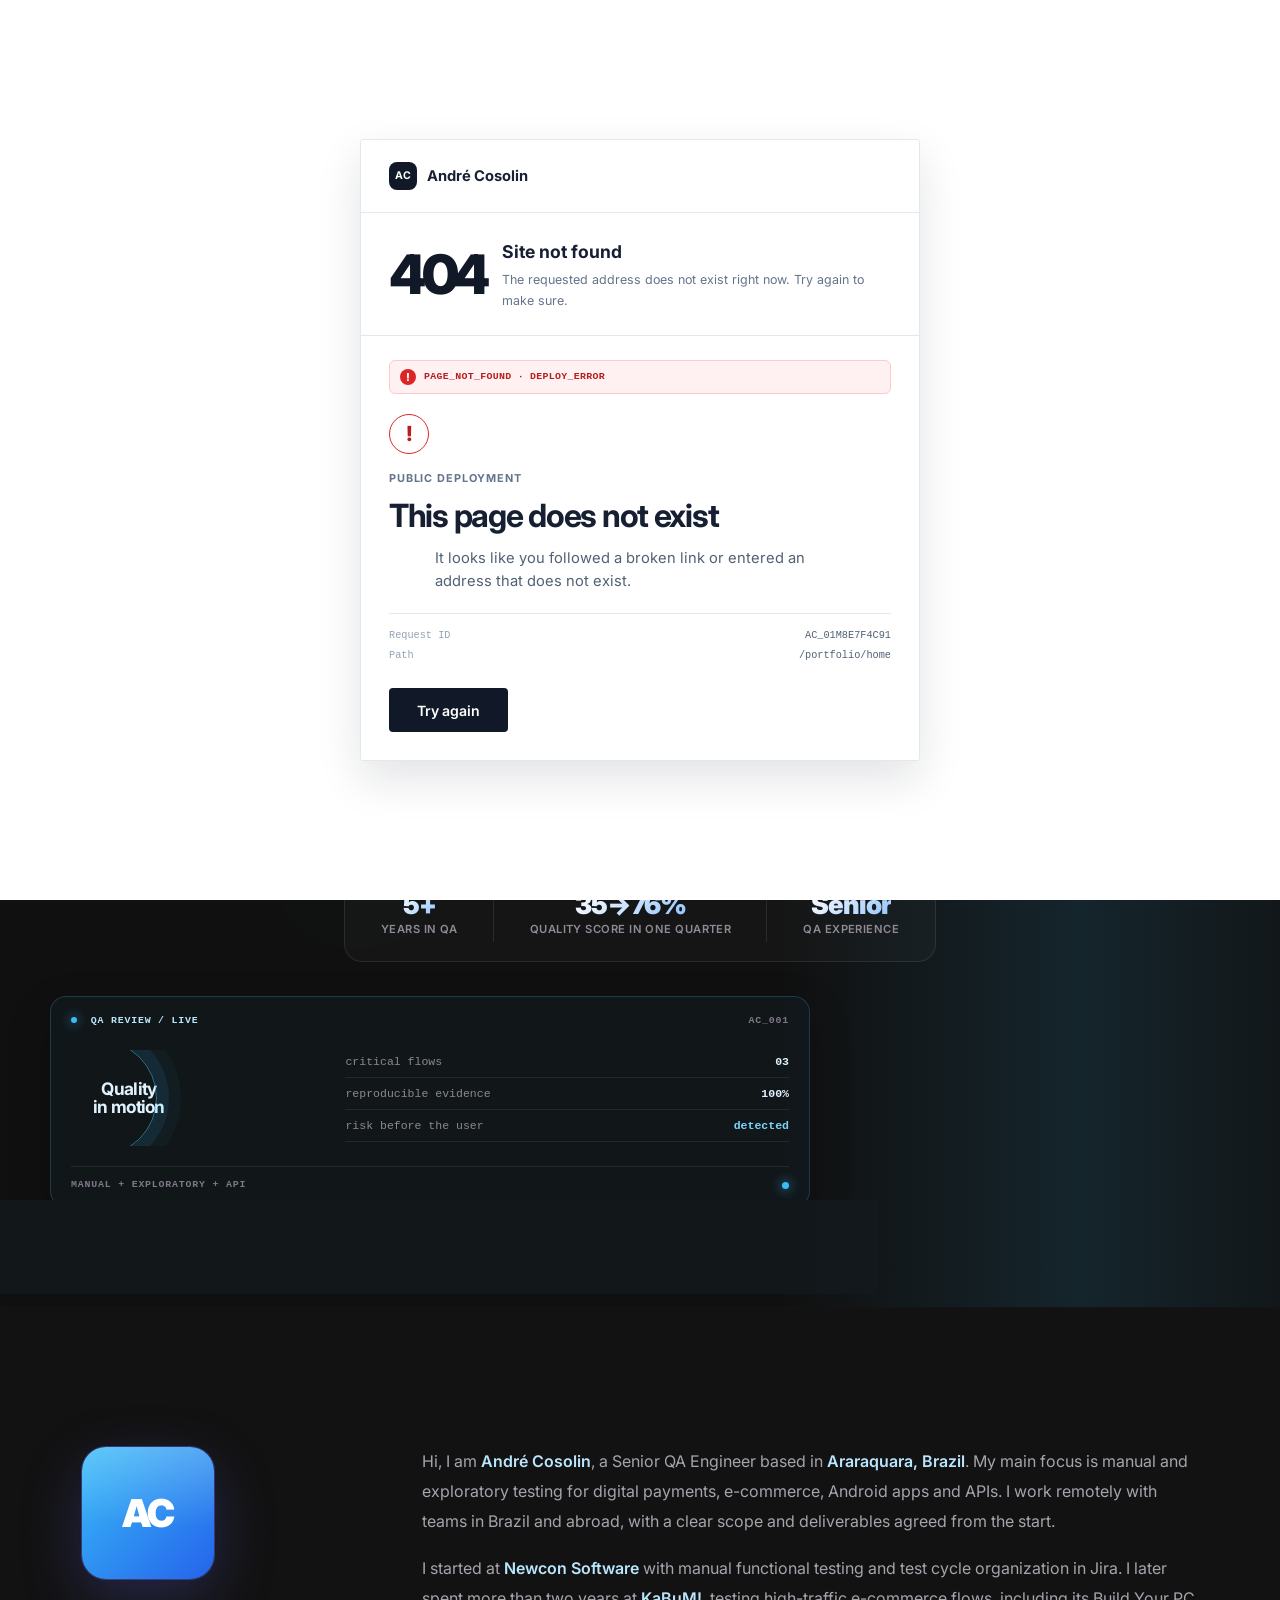
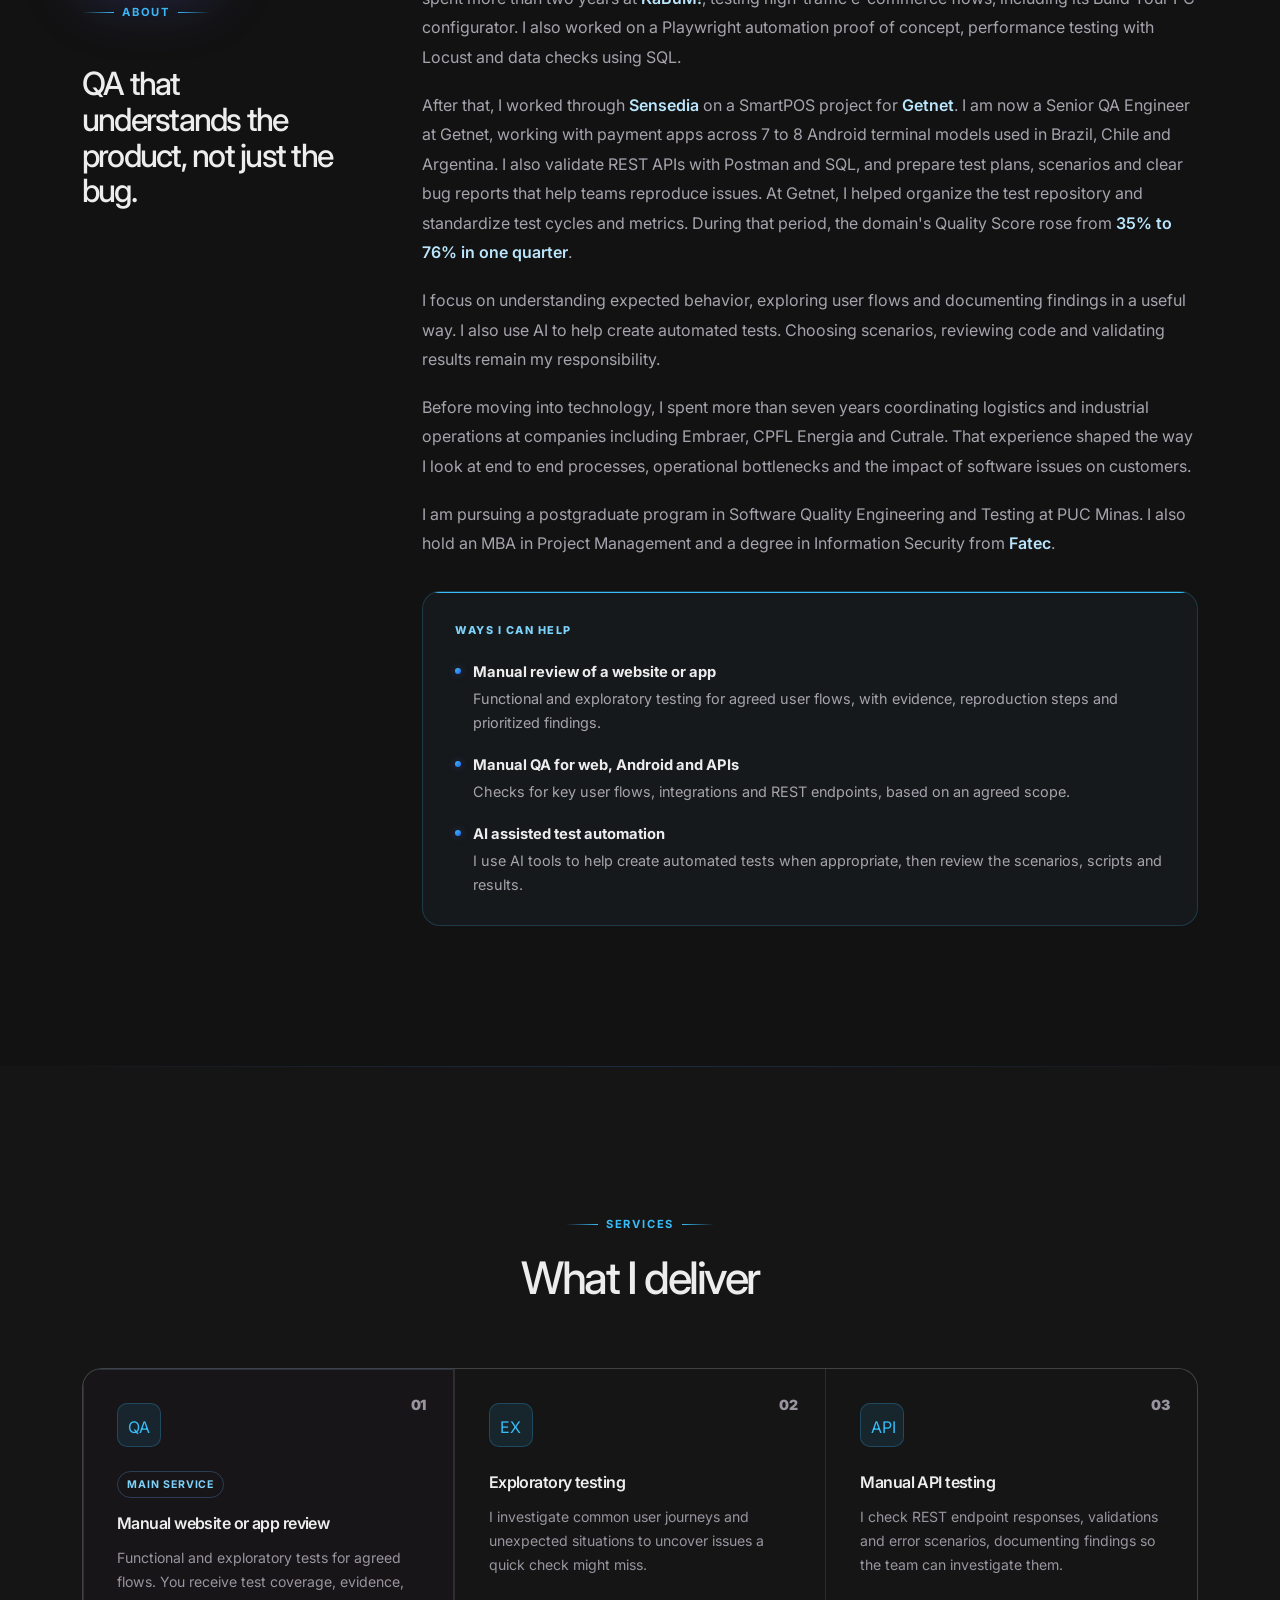
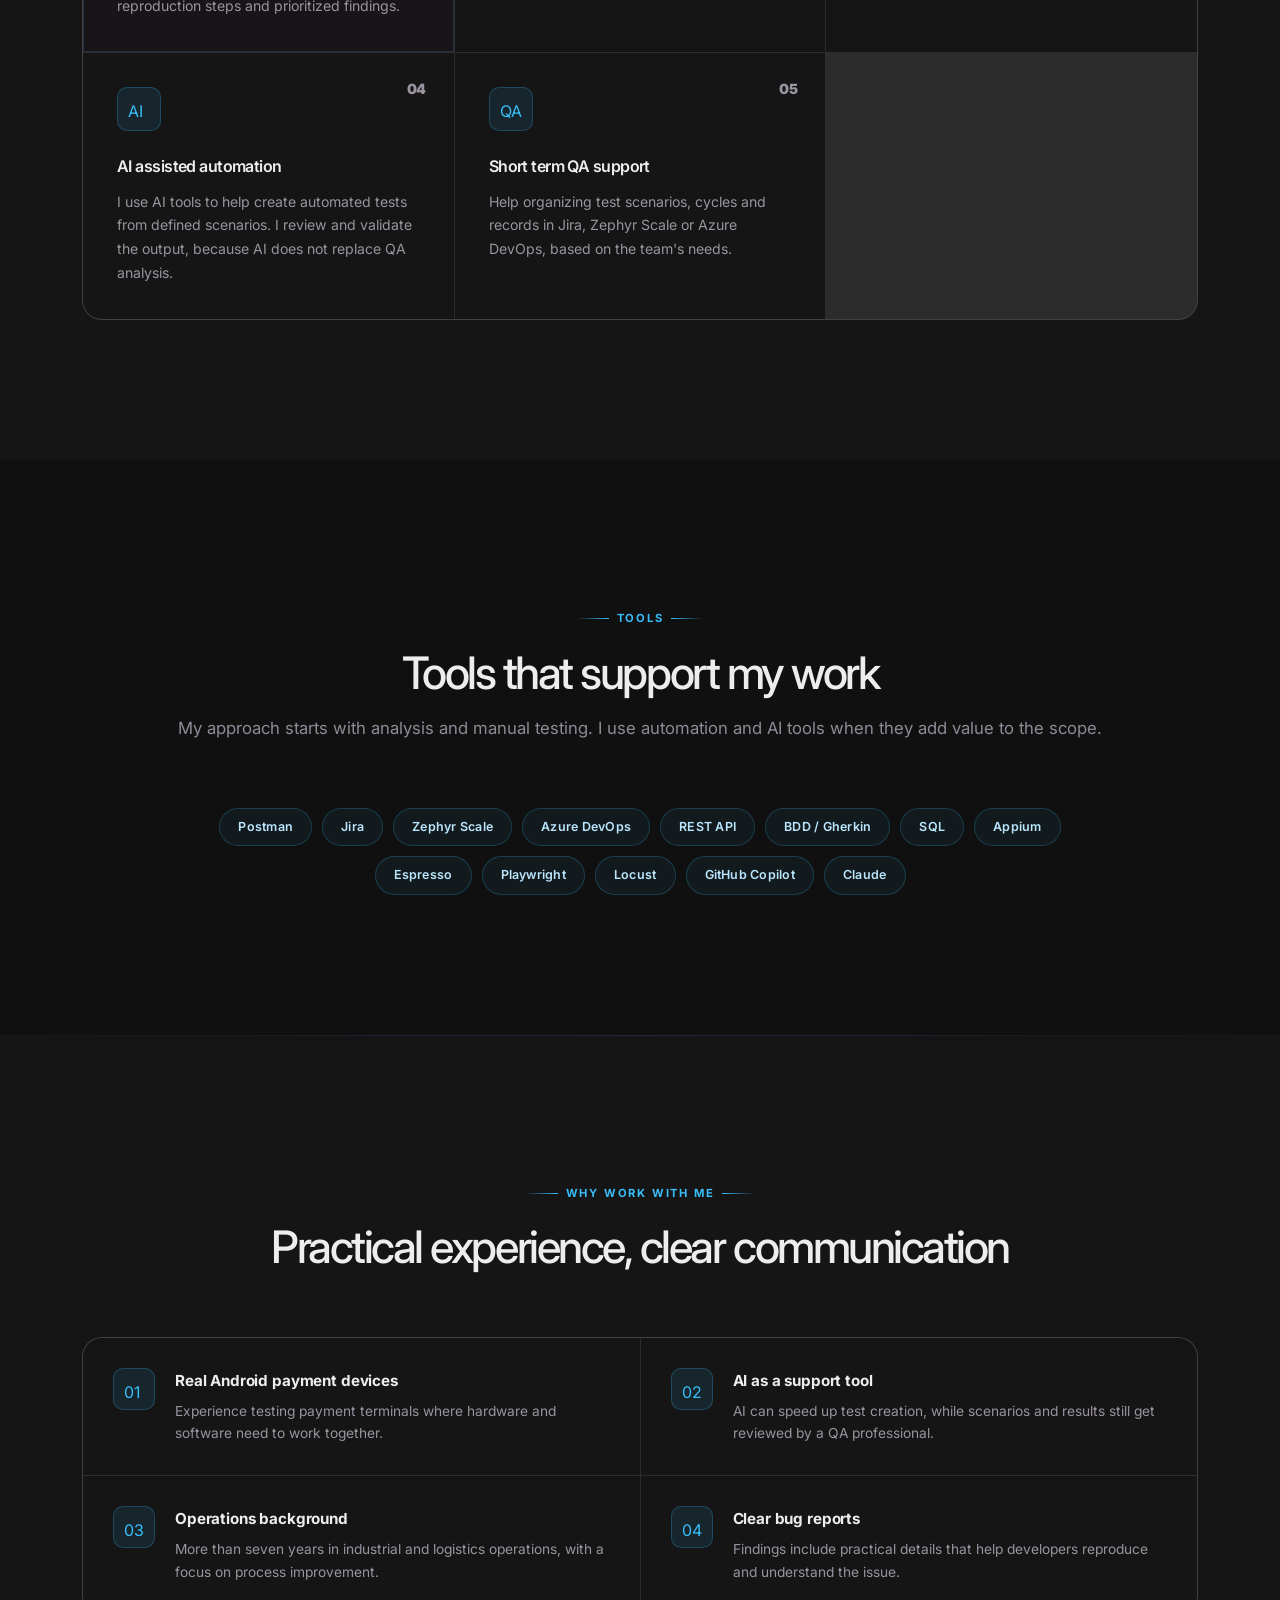
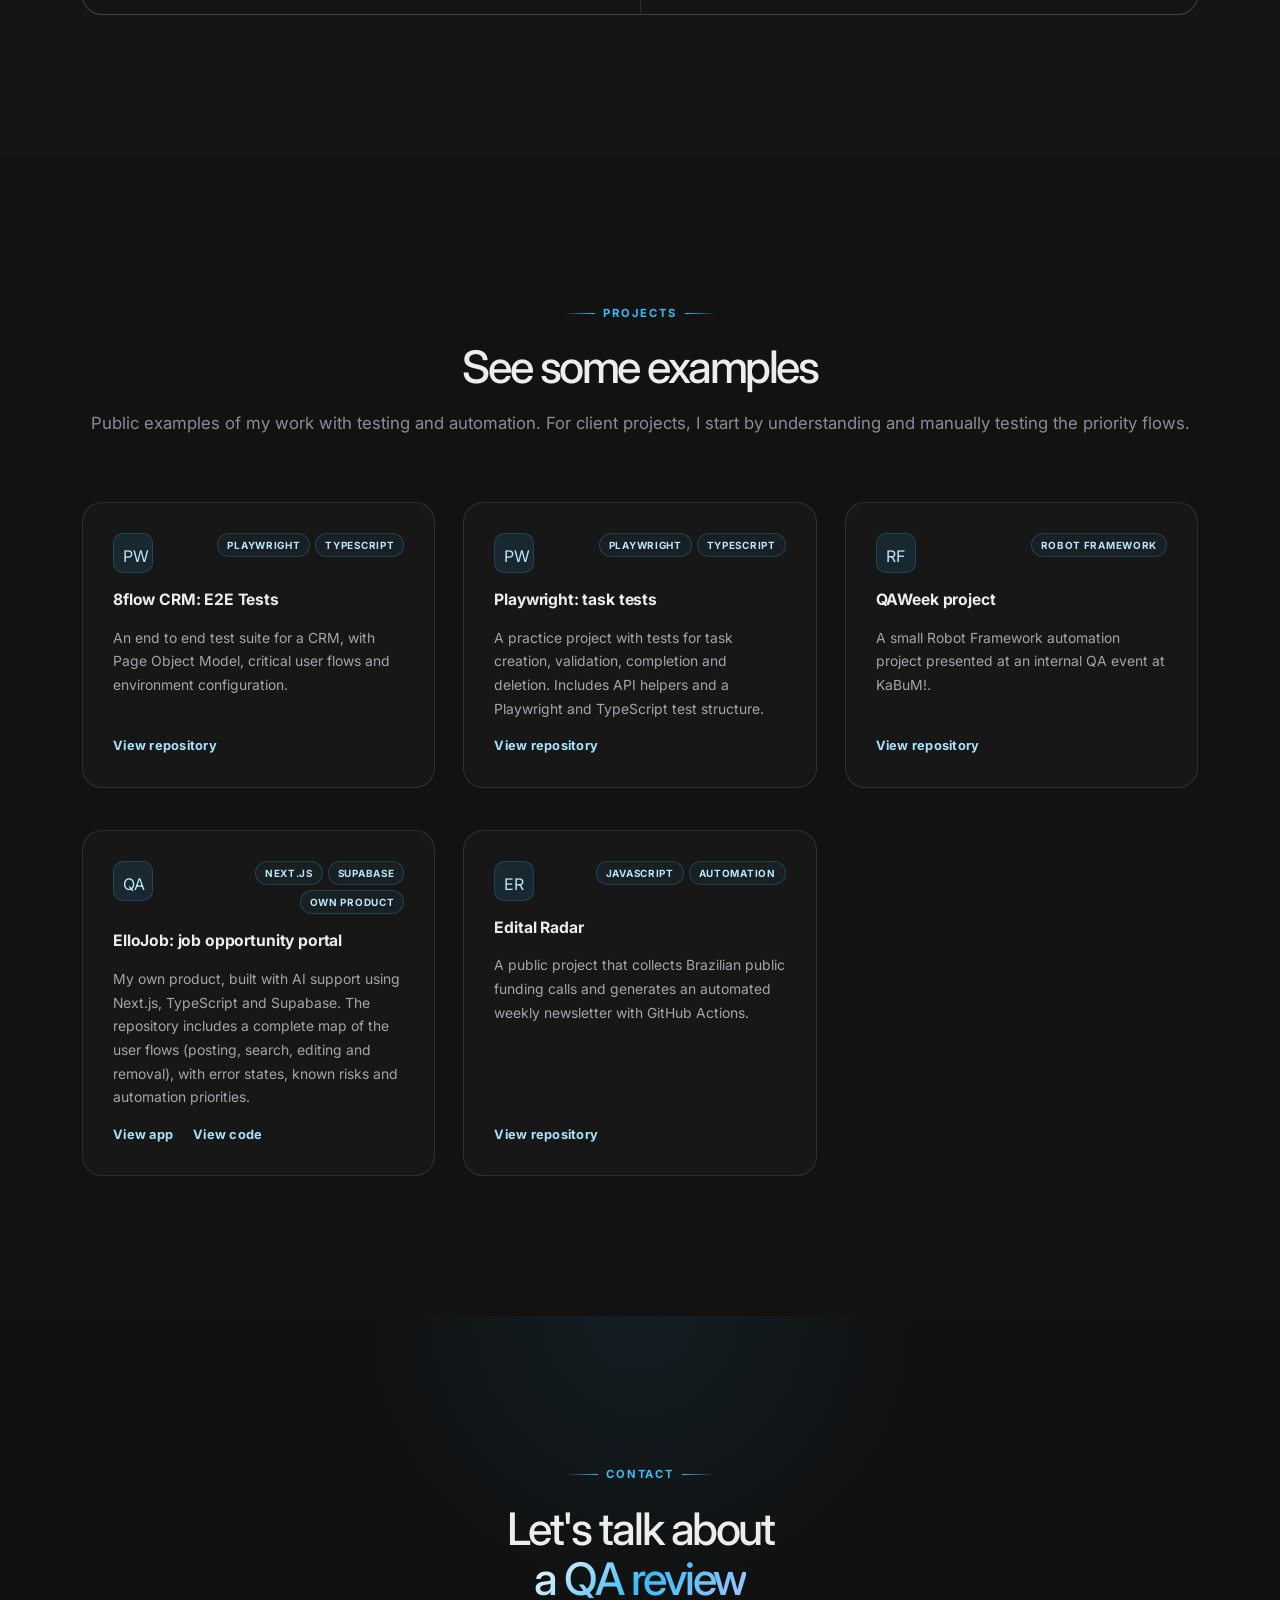
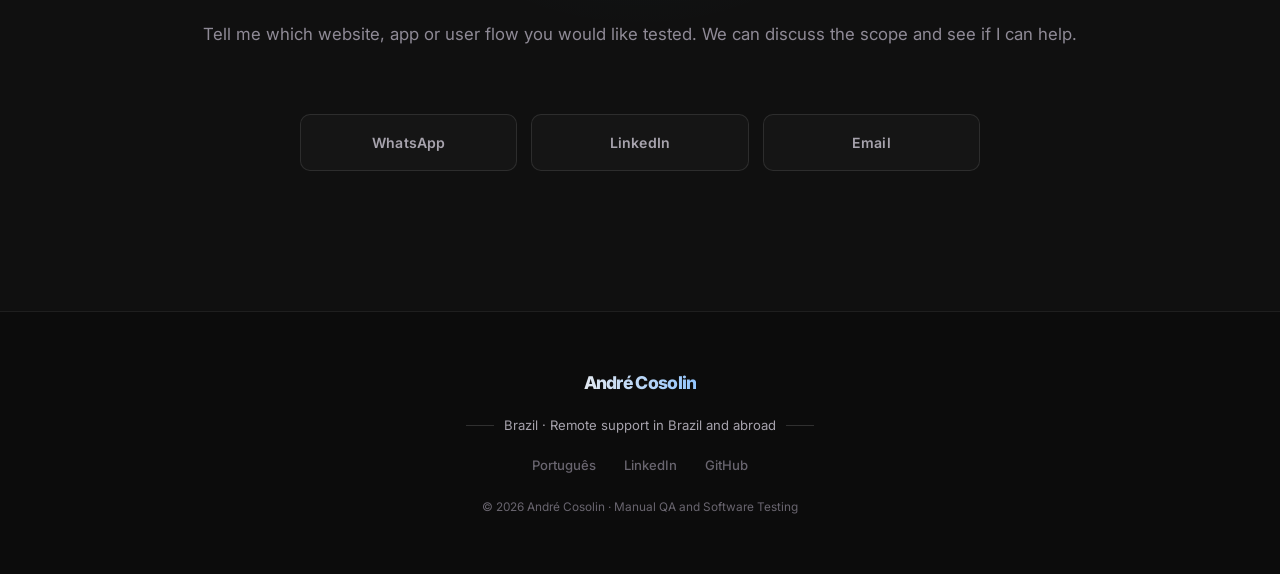
==== commit 5fb28fa9: "Ajusta erro simulado e primeira tela" ====
--- a/index-en.html
+++ b/index-en.html
@@ -34,23 +34,20 @@
     <div class="incident-card">
       <div class="login-brand"><span class="login-brand-mark">AC</span><span>André Cosolin</span></div>
       <div class="incident-crash-banner">
-        <strong>500</strong>
-        <div><b>We could not load this page</b><span>The server encountered an unexpected error.</span></div>
-      </div>
-      <div class="login-window" aria-live="polite">
+        <strong>404</strong>
+        <div><b>Site not found</b><span>The requested address does not exist right now. Try again to make sure.</span></div>
+      </div>
+      <div class="login-window incident-host-error" aria-live="polite">
         <div class="login-window-top"><span></span><span></span><span></span></div>
-        <div class="incident-error-strip"><span class="incident-error-mark">!</span><span>ERR_AUTH_401 · AUTHENTICATION FAILED</span></div>
+        <div class="incident-error-strip"><span class="incident-error-mark">!</span><span>PAGE_NOT_FOUND · DEPLOY_ERROR</span></div>
         <div class="incident-icon" aria-hidden="true">!</div>
-        <p class="incident-kicker">Restricted area</p>
-        <h2 id="incidentTitle">Could not sign you in</h2>
-        <p id="incidentMessage" class="incident-message">Your session expired and the login was not completed. Please try again.</p>
-        <div class="login-field"><span>Email</span><strong>fluxo_quebrado@éruim.com</strong></div>
-        <div class="login-field login-field--error"><span>Password</span><strong>••••••••</strong><small>Invalid credentials or expired session</small></div>
-        <button class="login-fake-button" type="button" tabindex="-1">Sign in</button>
-        <p class="login-help">Forgot password?</p>
+        <p class="incident-kicker">Public deployment</p>
+        <h2 id="incidentTitle">This page does not exist</h2>
+        <p id="incidentMessage" class="incident-message">It looks like you followed a broken link or entered an address that does not exist.</p>
+        <div class="host-error-details"><span>Request ID</span><strong>AC_01M8E7F4C91</strong><span>Path</span><strong>/portfolio/home</strong></div>
       </div>
       <div class="incident-actions">
-        <button class="btn btn-primary incident-continue" id="incidentContinue" type="button" hidden>Try again</button>
+        <button class="btn btn-primary incident-continue" id="incidentContinue" type="button">Try again</button>
       </div>
       <p class="incident-reveal" id="incidentReveal">It was a simulation. But the feeling of finding something broken is real, and that is exactly what I help prevent.</p>
     </div>
@@ -125,11 +122,12 @@
           <path d="M409 344l19 9M399 357l16 7M88 83l-13-9M79 96l-16-7" stroke="#FB7185" stroke-width="2" stroke-linecap="round" />
         </svg>
       </div>
-      <h1 class="hero-headline">Manual QA to find issues<br /><span class="line-2">before your users do.</span></h1>
-      <p class="hero-sub">I manually test websites, Android apps and APIs. You get clear test coverage, reproducible evidence and a report with prioritized findings. When it makes sense, I use AI to help create automated tests, then review the tests and check the results.</p>
+      <div class="hero-eyebrow"><span class="status-dot"></span> SENIOR QA · MANUAL AND EXPLORATORY TESTING</div>
+      <h1 class="hero-headline">Your product looks ready.<br /><span class="line-2">Until someone really tests it.</span></h1>
+      <p class="hero-sub">I find what can break in websites, Android apps, APIs and critical flows before your customer does. In up to 5 business days, you get reproducible evidence, prioritized findings and a clear path to fix them.</p>
       <div class="hero-ctas">
-        <a href="#contact" class="btn btn-primary">Talk about a QA review</a>
-        <a href="#services" class="btn btn-outline">See how I can help</a>
+        <a href="#contact" class="btn btn-primary">Find the risks in my product</a>
+        <a href="#projects" class="btn btn-outline">See evidence and projects</a>
       </div>
       <div class="hero-stats">
         <div class="stat"><span class="stat-num">5+</span><span class="stat-label">years in QA</span></div>
--- a/style.css
+++ b/style.css
@@ -99,6 +99,8 @@
 .login-field--error small { color: #fca5a5; font-size: .67rem; line-height: 1.35; }
 .login-fake-button { width: 100%; margin-top: 16px; padding: 11px; border: 0; border-radius: 7px; background: #334155; color: #94a3b8; font: 700 .8rem Inter, sans-serif; }
 .login-help { margin-top: 14px; color: #64748b; font-size: .7rem; }
+.host-error-details { display: grid; grid-template-columns: auto 1fr; gap: 7px 12px; margin-top: 20px; padding-top: 15px; border-top: 1px solid rgba(148,163,184,.16); color: #64748b; font: .64rem/1.3 ui-monospace, SFMono-Regular, Consolas, monospace; text-align: left; }
+.host-error-details strong { color: #aeb8c8; font-weight: 500; text-align: right; }
 .incident-card h2 { margin: 0; color: #f8fafc; font-size: clamp(1.45rem, 4vw, 2rem); line-height: 1.12; letter-spacing: -.04em; }
 .incident-message { max-width: 410px; margin: 13px auto 19px; color: #aeb8c8; font-size: .9rem; line-height: 1.55; }
 .incident-actions { display: flex; align-items: center; justify-content: center; gap: 18px; flex-wrap: wrap; margin-top: 22px; }
@@ -1133,6 +1135,31 @@
   .footer-links { flex-wrap: wrap; justify-content: center; }
 }
 
+/* Erro inicial propositalmente simples, como uma página de hospedagem indisponível. */
+.incident-demo { background: #050505; backdrop-filter: none; }
+.incident-card { width: min(100%, 560px); padding: 0; border: 0; border-radius: 3px; background: #fff; color: #243047; box-shadow: 0 18px 45px rgba(0,0,0,.38); text-align: left; animation: incident-card-alert .35s ease-out both; }
+.login-brand { justify-content: flex-start; margin: 0; padding: 22px 28px; border-bottom: 1px solid #e5e7eb; color: #172033; font-size: .92rem; }
+.login-brand-mark { background: #111827; }
+.incident-crash-banner { display: flex; align-items: center; gap: 16px; margin: 0; padding: 24px 28px; border: 0; border-bottom: 1px solid #e5e7eb; border-radius: 0; background: #fff; }
+.incident-crash-banner strong { color: #111827; font-size: 3.4rem; letter-spacing: -.1em; }
+.incident-crash-banner b { color: #172033; font-size: 1.1rem; }
+.incident-crash-banner span { color: #64748b; font-size: .78rem; }
+.login-window { margin: 0; padding: 24px 28px 26px; border: 0; border-radius: 0; background: #fff; box-shadow: none; }
+.login-window-top { display: none; }
+.incident-error-strip { margin-bottom: 20px; border-color: #fecaca; background: #fff1f2; color: #b91c1c; }
+.incident-error-mark { background: #dc2626; }
+.incident-icon { width: 40px; height: 40px; margin: 0 0 16px; border-color: #dc2626; color: #b91c1c; box-shadow: none; }
+.incident-kicker { color: #64748b; font-size: .68rem; }
+.incident-card h2 { color: #172033; font-size: clamp(1.5rem, 4vw, 2rem); }
+.incident-message { color: #526174; font-size: .92rem; }
+.host-error-details { border-color: #e5e7eb; color: #94a3b8; }
+.host-error-details strong { color: #526174; }
+.incident-actions { justify-content: flex-start; margin: 0; padding: 0 28px 28px; }
+.incident-continue { min-height: 44px; border-radius: 4px; background: #111827; color: #fff; box-shadow: none; }
+.incident-continue:hover { background: #374151; box-shadow: none; transform: none; }
+.incident-reveal { margin: 0 28px 28px; border-color: #cbd5e1; border-radius: 4px; background: #f8fafc; color: #334155; box-shadow: none; }
+.incident-demo--revealed .incident-card { border: 0; background: #fff; box-shadow: 0 18px 45px rgba(0,0,0,.38); }
+
 /* ============================================================
    DARK MINIMAL REDESIGN
    ============================================================ */
@@ -1176,6 +1203,8 @@
 .hero-grid { opacity: .34; background-image: linear-gradient(rgba(255,255,255,.045) 1px, transparent 1px), linear-gradient(90deg, rgba(255,255,255,.045) 1px, transparent 1px); }
 .hero-inner { max-width: 1180px; padding-top: 170px; }
 .hero-inner { position: relative; display: block; }
+.hero-eyebrow { position: relative; z-index: 1; margin-bottom: 22px; border-color: rgba(56,189,248,.24); background: rgba(56,189,248,.06); color: #a5e4fb; }
+.status-dot { background: #38bdf8; box-shadow: 0 0 0 3px rgba(56,189,248,.16), 0 0 12px rgba(56,189,248,.4); animation: none; }
 .hero-headline { position: relative; z-index: 1; max-width: 820px; font-size: clamp(3.6rem, 8vw, 7.3rem); font-weight: 500; letter-spacing: -.08em; line-height: .94; }
 .hero-headline, .hero-sub, .hero-ctas, .hero-stats, .hero-command { grid-column: 1; }
 .hero-sub, .hero-ctas, .hero-stats, .hero-command { position: relative; z-index: 1; }
@@ -1266,3 +1295,9 @@
   .bug-tag--three { right: -2%; }
   .section { padding: 96px 0; }
 }
+
+/* Keep the simulated hosting error deliberately plain. */
+.incident-demo { background: #fff; }
+.incident-card { background: #fff; border: 1px solid #e5e7eb; border-radius: 3px; color: #243047; box-shadow: 0 18px 45px rgba(15,23,42,.12); }
+.incident-continue { border-radius: 4px; background: #111827; color: #fff; box-shadow: none; }
+.incident-continue:hover { background: #374151; box-shadow: none; transform: none; }
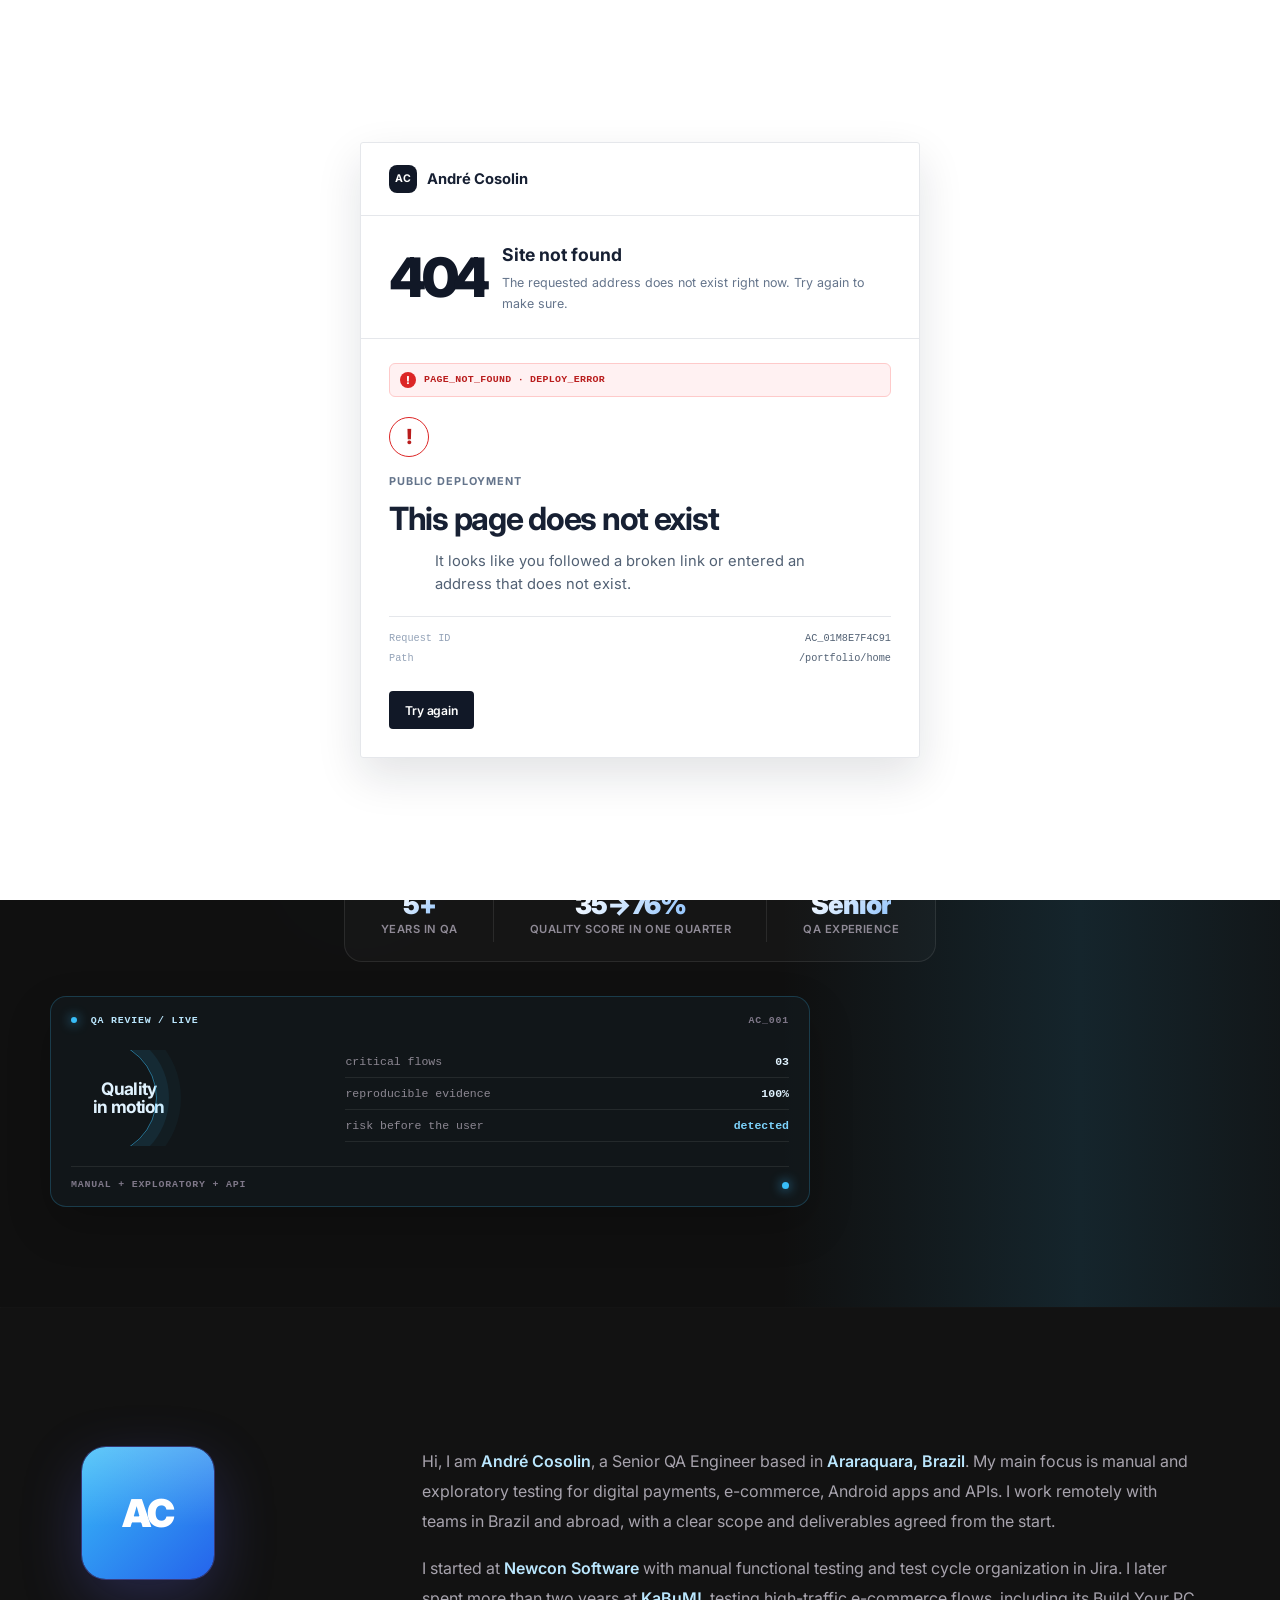
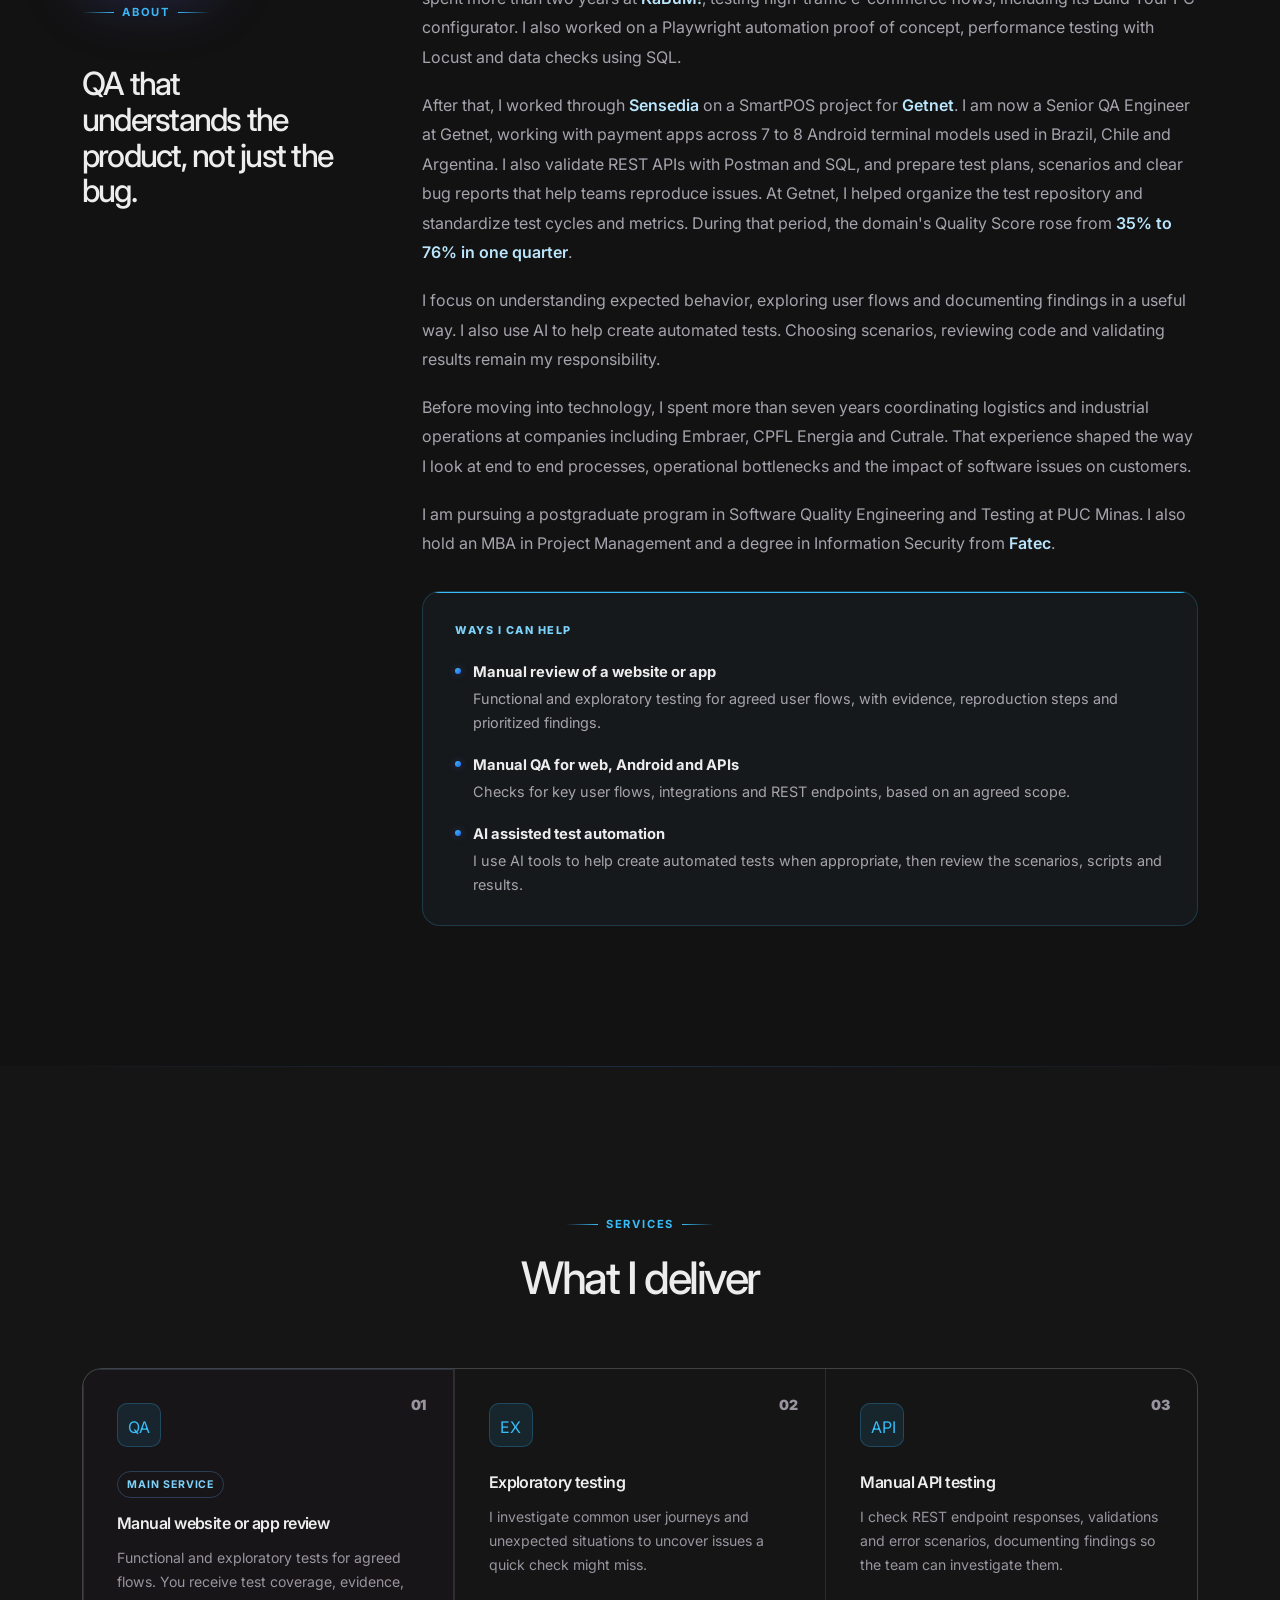
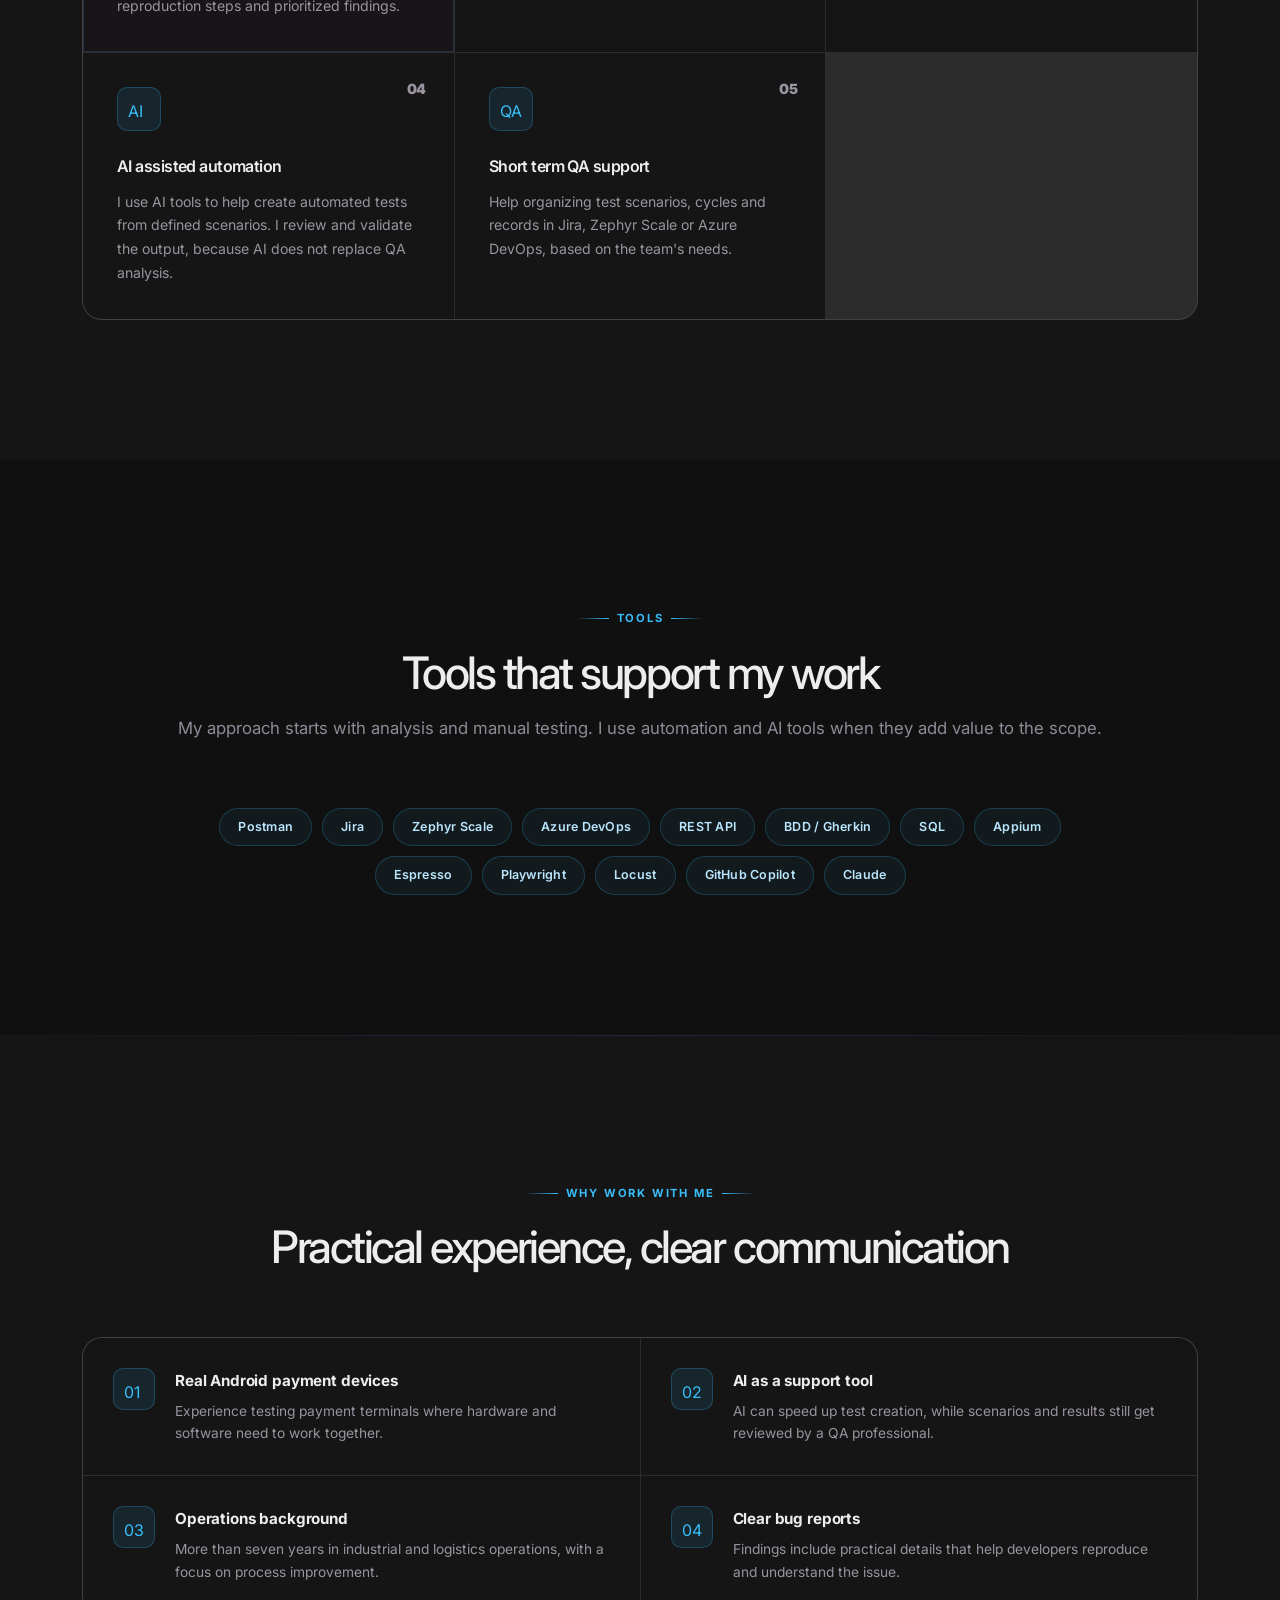
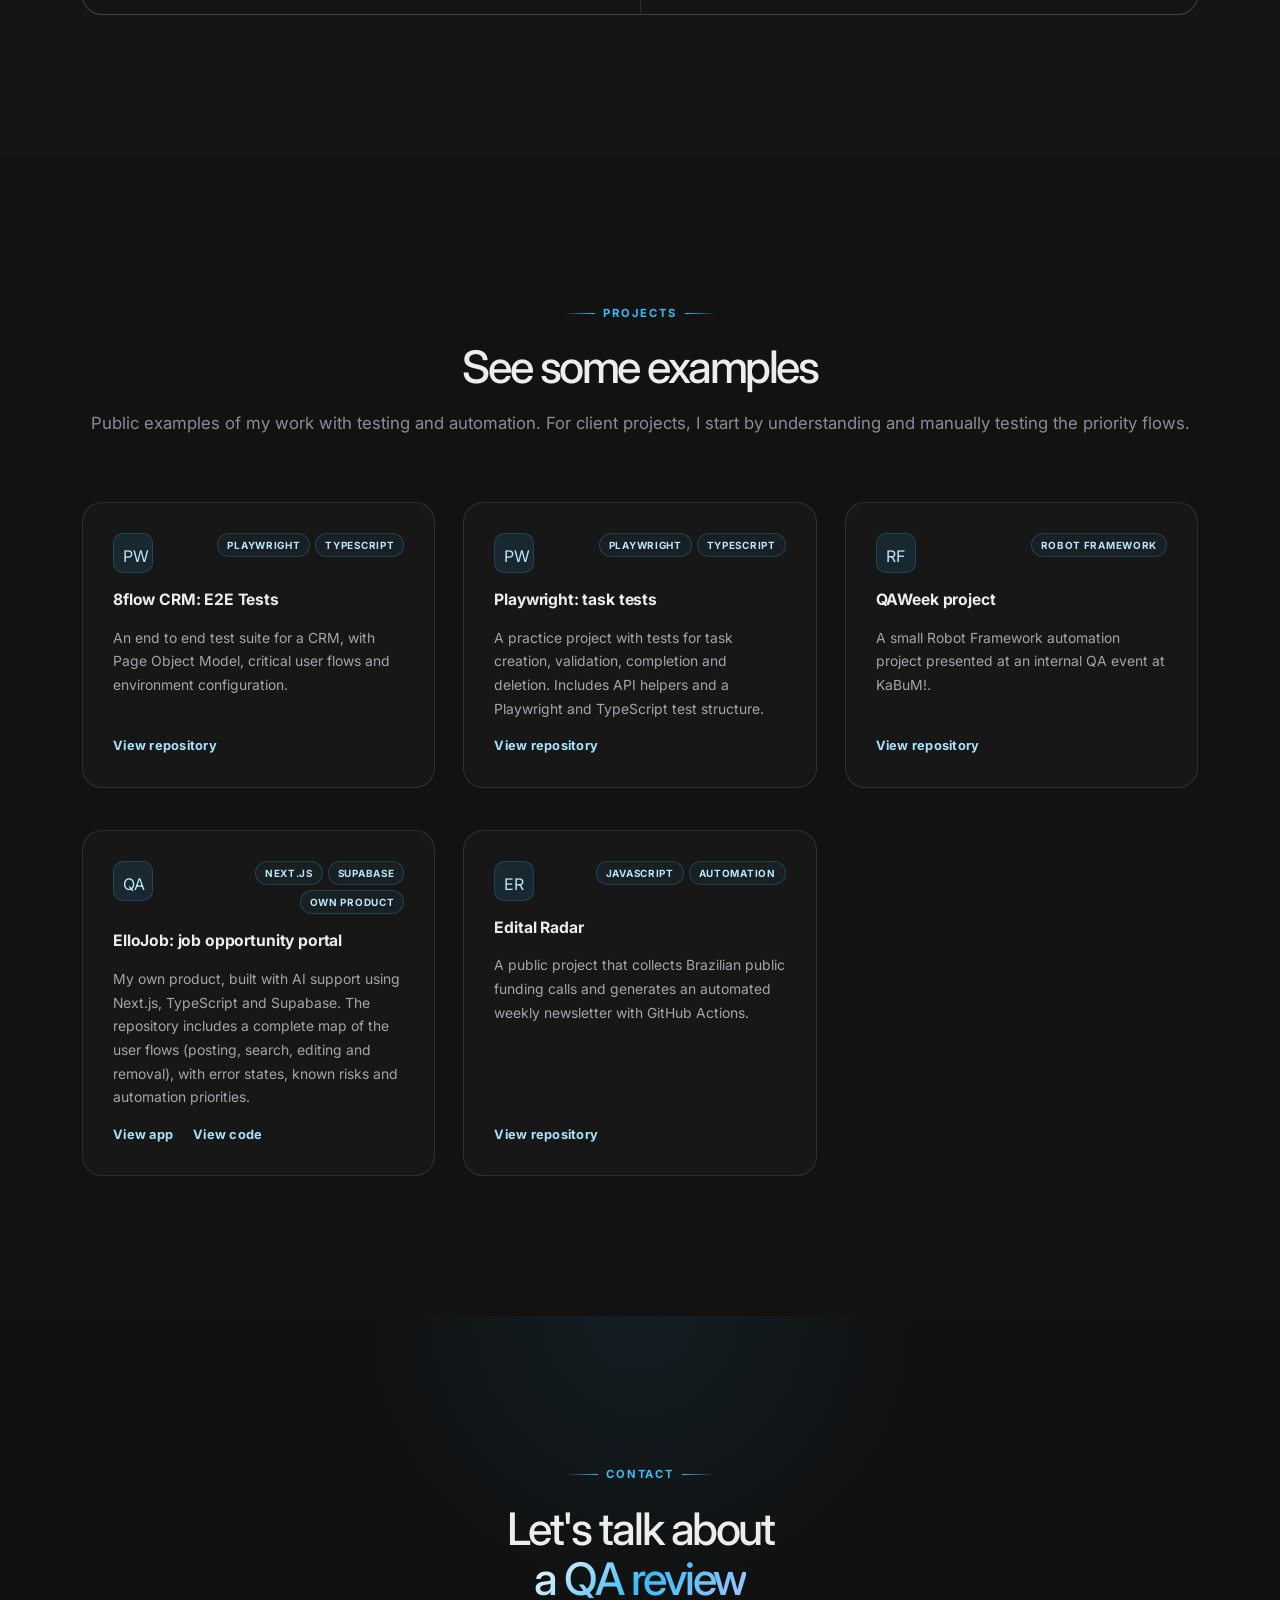
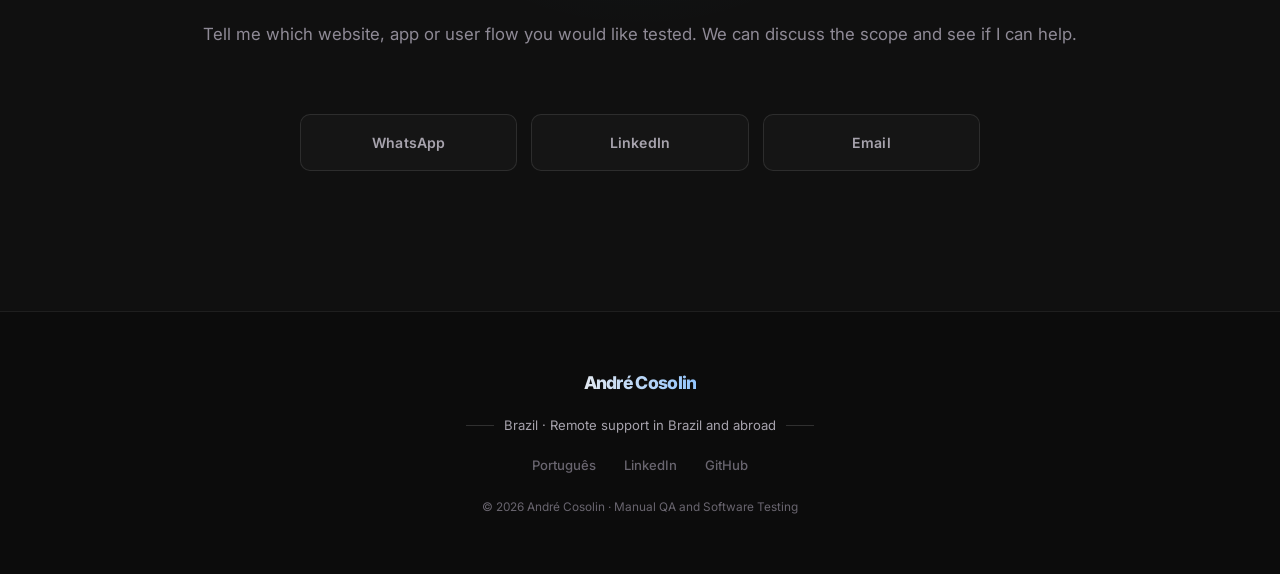
==== commit 6ff199b6: "Melhora pausa de leitura no erro simulado" ====
--- a/index-en.html
+++ b/index-en.html
@@ -46,10 +46,14 @@
         <p id="incidentMessage" class="incident-message">It looks like you followed a broken link or entered an address that does not exist.</p>
         <div class="host-error-details"><span>Request ID</span><strong>AC_01M8E7F4C91</strong><span>Path</span><strong>/portfolio/home</strong></div>
       </div>
+      <div class="incident-reveal" id="incidentReveal" aria-live="polite">
+        <strong>It was a simulation.</strong>
+        <p>But the feeling of finding something broken is real.</p>
+        <span>You just felt what a user feels when a product fails without explaining what happened. That is exactly the kind of experience I help prevent.</span>
+      </div>
       <div class="incident-actions">
         <button class="btn btn-primary incident-continue" id="incidentContinue" type="button">Try again</button>
       </div>
-      <p class="incident-reveal" id="incidentReveal">It was a simulation. But the feeling of finding something broken is real, and that is exactly what I help prevent.</p>
     </div>
   </div>
   <div class="scroll-bug" id="scrollBug" aria-hidden="true">
--- a/style.css
+++ b/style.css
@@ -105,8 +105,11 @@
 .incident-message { max-width: 410px; margin: 13px auto 19px; color: #aeb8c8; font-size: .9rem; line-height: 1.55; }
 .incident-actions { display: flex; align-items: center; justify-content: center; gap: 18px; flex-wrap: wrap; margin-top: 22px; }
 .incident-continue { border: 0; cursor: pointer; }
-.incident-reveal { display: none; margin: 24px 0 0; padding: 16px 18px; border: 1px solid rgba(129,140,248,.34); border-radius: 9px; background: linear-gradient(135deg, rgba(49,46,129,.28), rgba(30,27,75,.2)); color: #ddd6fe; font-size: .83rem; line-height: 1.6; box-shadow: 0 10px 30px rgba(30,27,75,.2); }
+.incident-reveal { display: none; margin: 0 28px 28px; padding: 22px 24px; border: 1px solid #cbd5e1; border-radius: 4px; background: #f8fafc; color: #334155; font-size: .9rem; line-height: 1.6; box-shadow: none; }
 .incident-reveal.is-visible { display: block; animation: incident-in .3s ease both; }
+.incident-reveal strong { display: block; margin-bottom: 8px; color: #172033; font-size: 1.05rem; }
+.incident-reveal p { margin: 0 0 8px; color: #172033; font-size: 1rem; font-weight: 700; }
+.incident-reveal span { display: block; color: #526174; }
 body.incident-open { overflow: hidden; }
 .scroll-bug { position: fixed; z-index: 140; top: 18%; left: 5%; display: flex; align-items: center; gap: 8px; width: 106px; color: #38bdf8; opacity: 0; pointer-events: none; transform: translate(-50%, -50%) rotate(-8deg); transition: left .18s ease-out, top .18s ease-out, opacity .3s ease; filter: drop-shadow(0 8px 18px rgba(56,189,248,.16)); }
 .scroll-bug.is-visible { opacity: .46; }
@@ -1299,5 +1302,5 @@
 /* Keep the simulated hosting error deliberately plain. */
 .incident-demo { background: #fff; }
 .incident-card { background: #fff; border: 1px solid #e5e7eb; border-radius: 3px; color: #243047; box-shadow: 0 18px 45px rgba(15,23,42,.12); }
-.incident-continue { border-radius: 4px; background: #111827; color: #fff; box-shadow: none; }
+.incident-continue { min-height: 38px; padding: 9px 16px; border-radius: 4px; background: #111827; color: #fff; font-size: .76rem; box-shadow: none; }
 .incident-continue:hover { background: #374151; box-shadow: none; transform: none; }
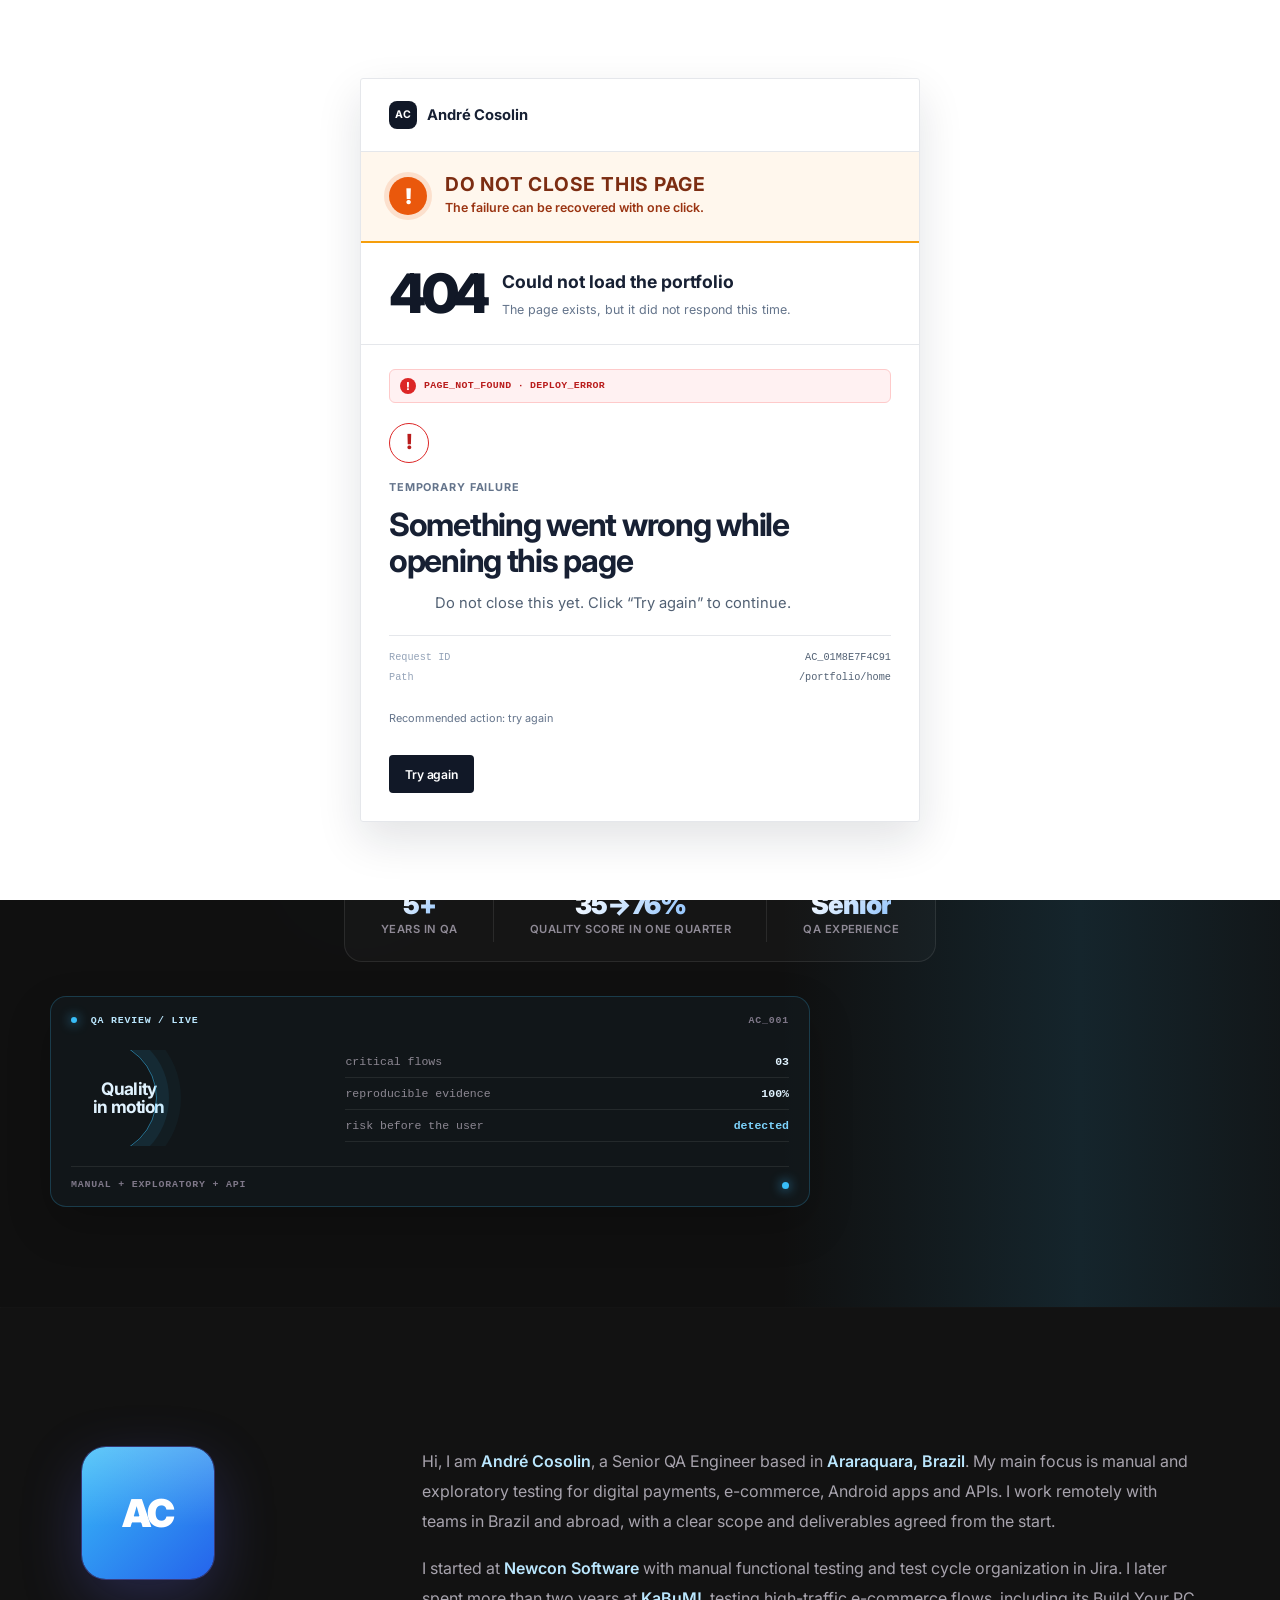
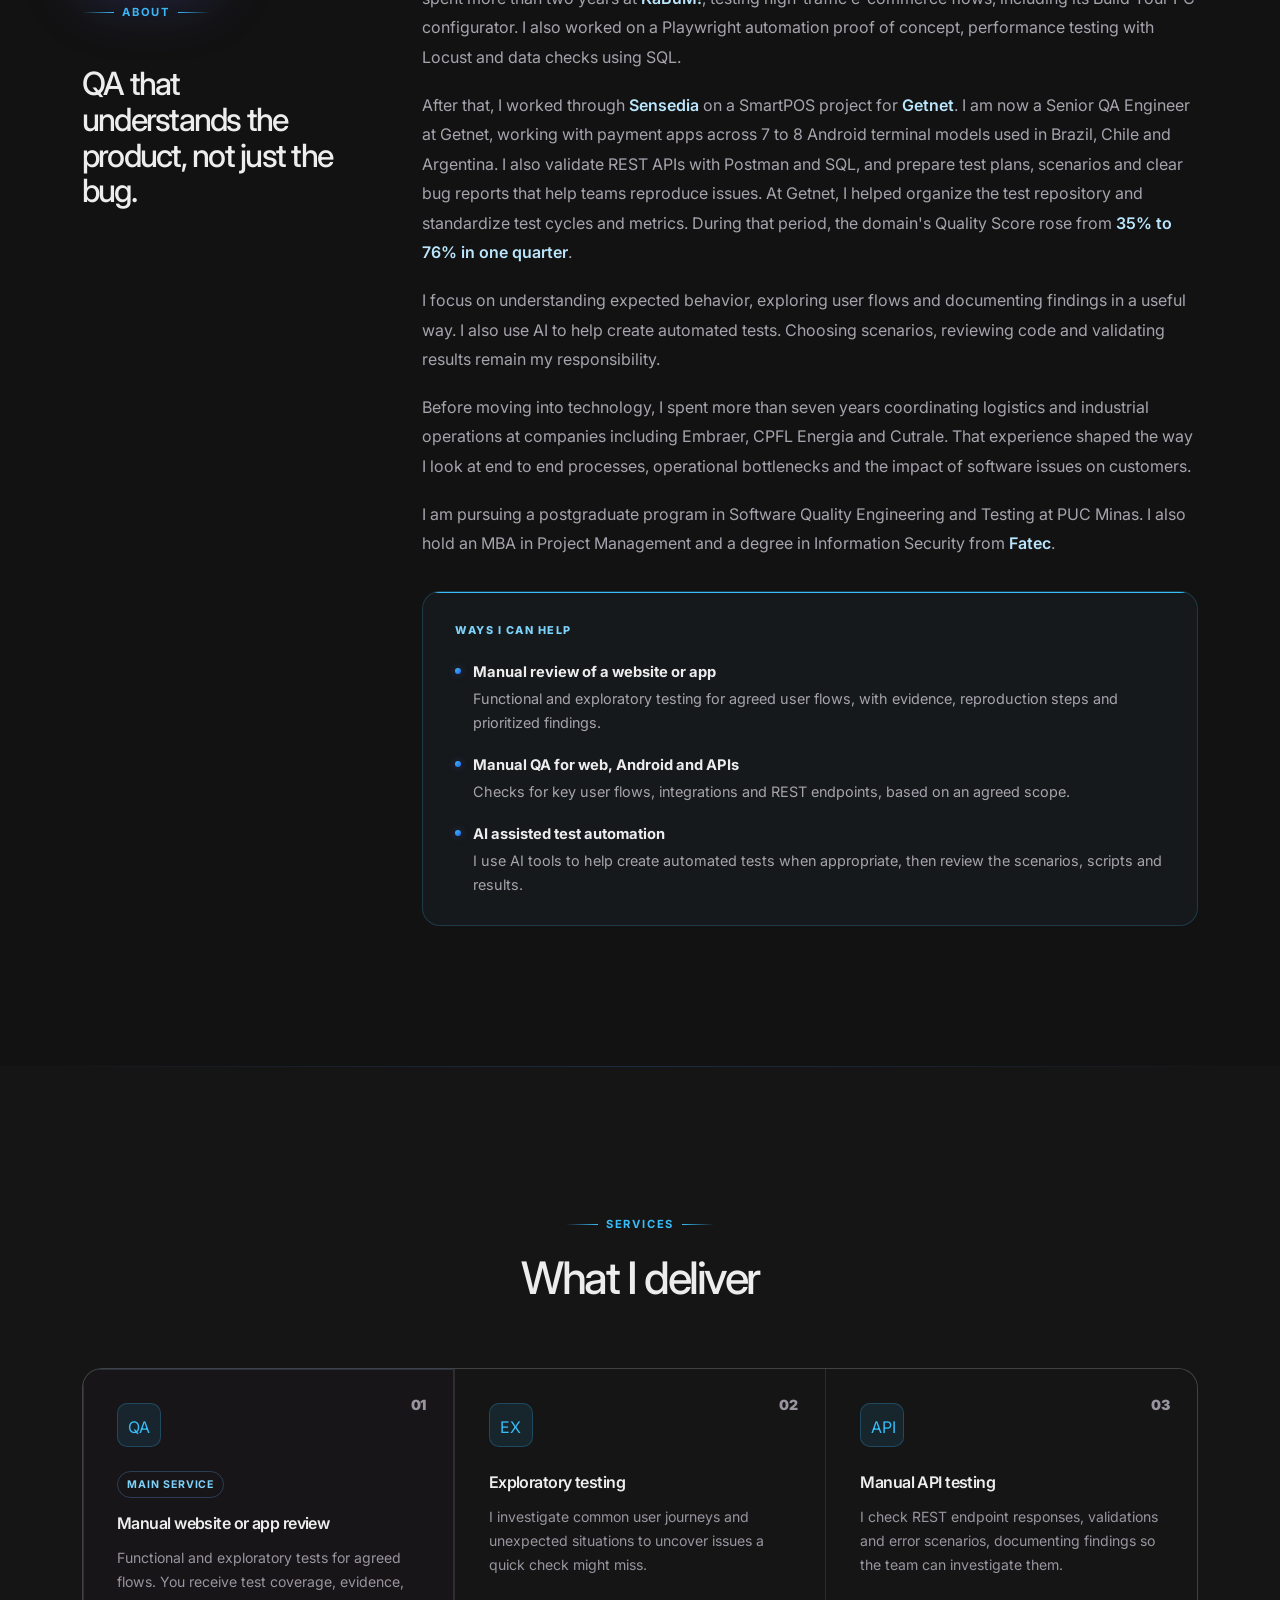
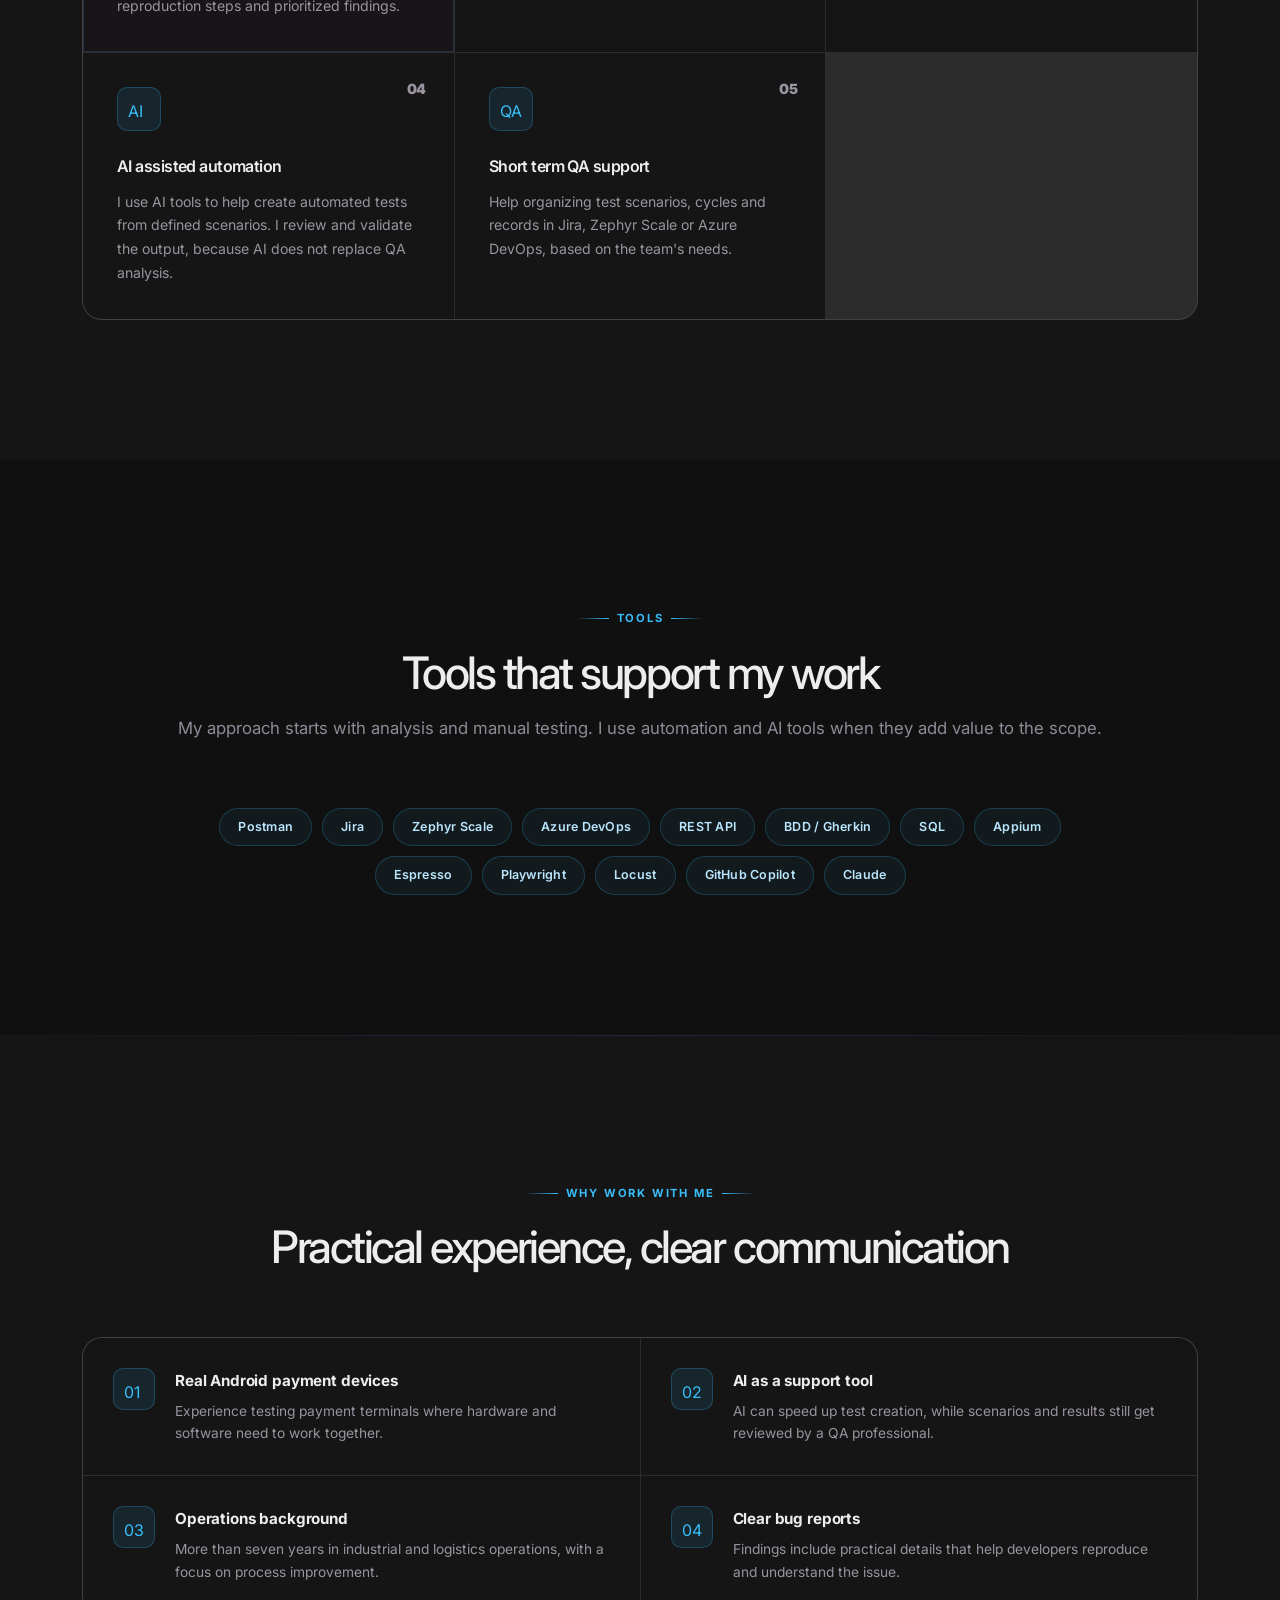
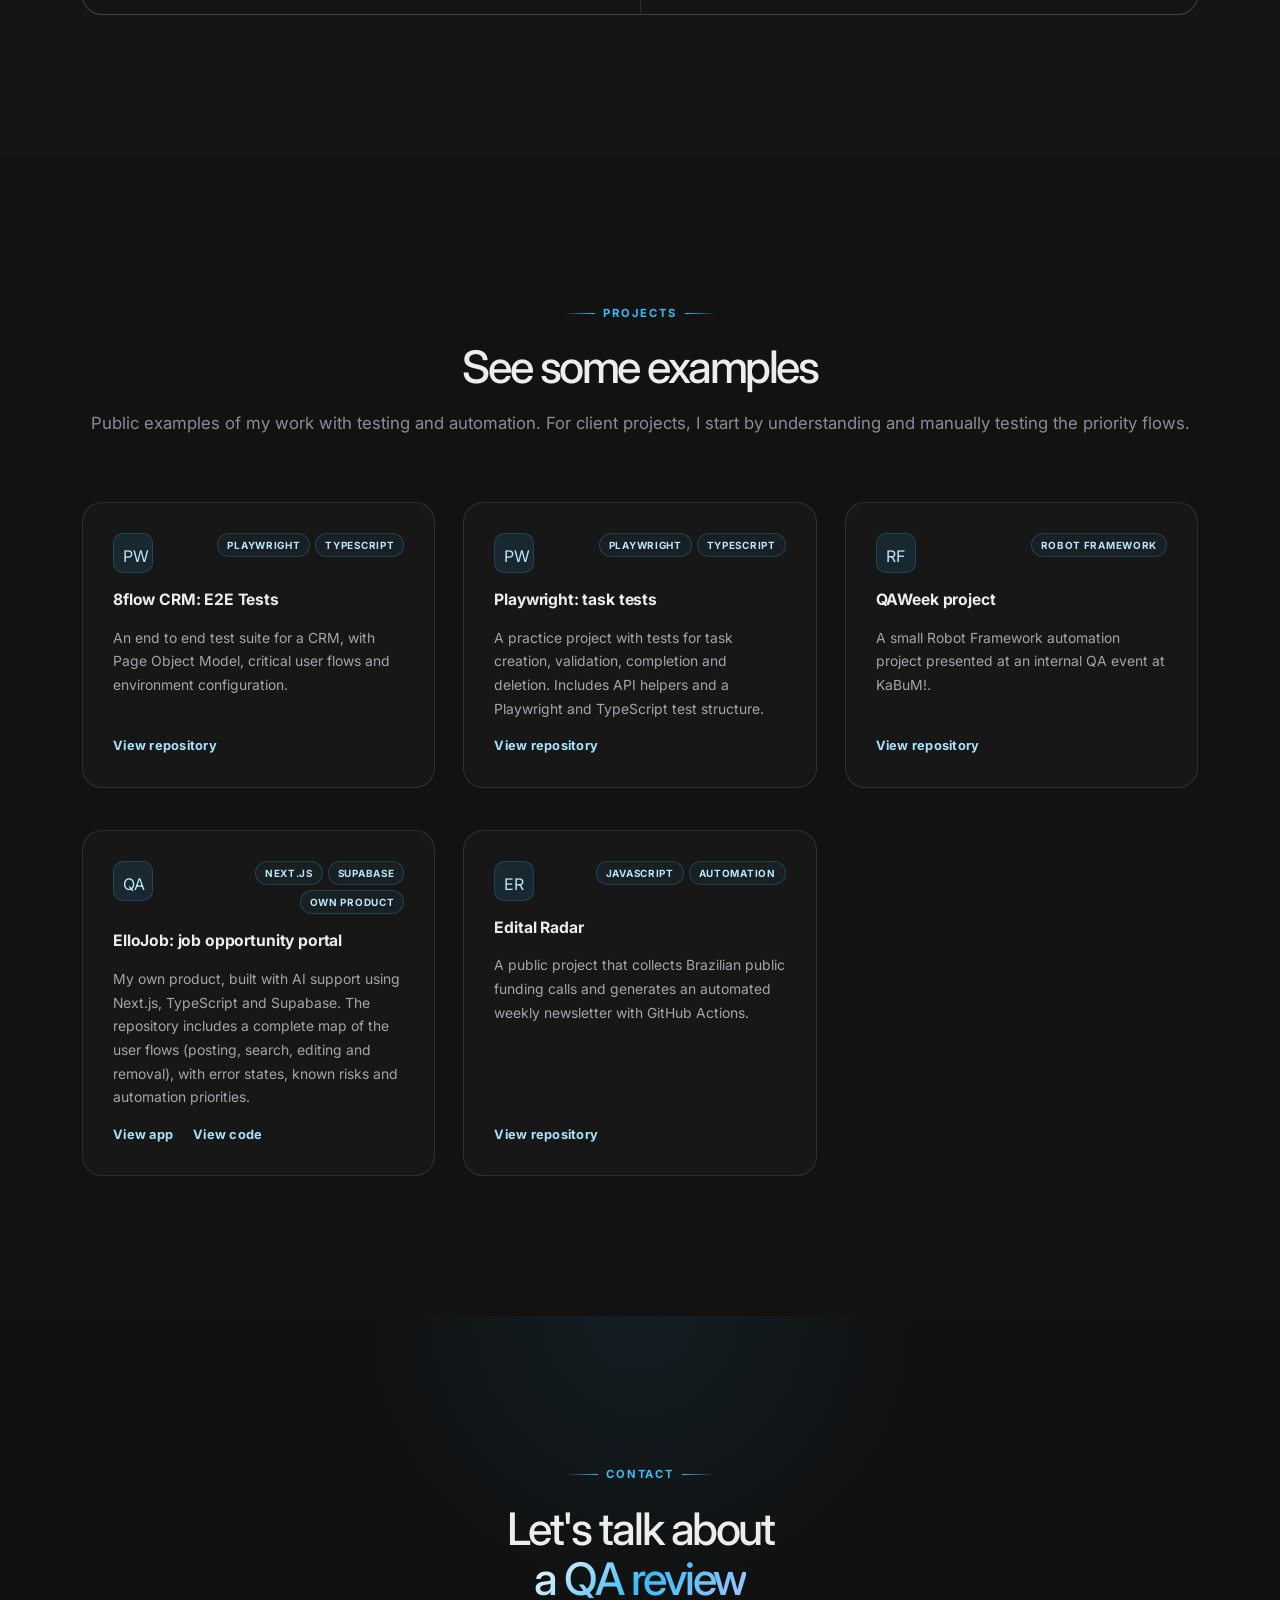
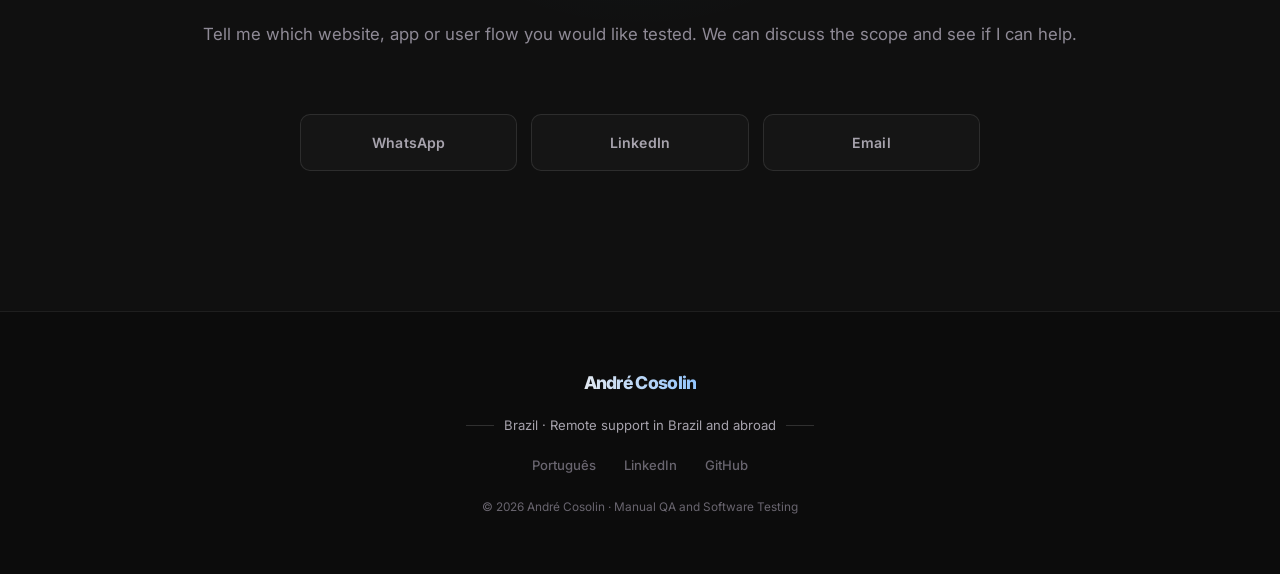
==== commit e623662c: "Adiciona warning de recuperação no erro simulado" ====
--- a/index-en.html
+++ b/index-en.html
@@ -33,17 +33,18 @@
   <div class="incident-demo" id="incidentDemo" role="dialog" aria-modal="true" aria-labelledby="incidentTitle" aria-describedby="incidentMessage" hidden>
     <div class="incident-card">
       <div class="login-brand"><span class="login-brand-mark">AC</span><span>André Cosolin</span></div>
+      <div class="incident-warning"><span class="incident-warning-icon">!</span><strong>DO NOT CLOSE THIS PAGE</strong><span>The failure can be recovered with one click.</span></div>
       <div class="incident-crash-banner">
         <strong>404</strong>
-        <div><b>Site not found</b><span>The requested address does not exist right now. Try again to make sure.</span></div>
+        <div><b>Could not load the portfolio</b><span>The page exists, but it did not respond this time.</span></div>
       </div>
       <div class="login-window incident-host-error" aria-live="polite">
         <div class="login-window-top"><span></span><span></span><span></span></div>
         <div class="incident-error-strip"><span class="incident-error-mark">!</span><span>PAGE_NOT_FOUND · DEPLOY_ERROR</span></div>
         <div class="incident-icon" aria-hidden="true">!</div>
-        <p class="incident-kicker">Public deployment</p>
-        <h2 id="incidentTitle">This page does not exist</h2>
-        <p id="incidentMessage" class="incident-message">It looks like you followed a broken link or entered an address that does not exist.</p>
+        <p class="incident-kicker">Temporary failure</p>
+        <h2 id="incidentTitle">Something went wrong while opening this page</h2>
+        <p id="incidentMessage" class="incident-message">Do not close this yet. Click “Try again” to continue.</p>
         <div class="host-error-details"><span>Request ID</span><strong>AC_01M8E7F4C91</strong><span>Path</span><strong>/portfolio/home</strong></div>
       </div>
       <div class="incident-reveal" id="incidentReveal" aria-live="polite">
@@ -52,6 +53,7 @@
         <span>You just felt what a user feels when a product fails without explaining what happened. That is exactly the kind of experience I help prevent.</span>
       </div>
       <div class="incident-actions">
+        <p class="incident-action-hint" id="incidentActionHint">Recommended action: try again</p>
         <button class="btn btn-primary incident-continue" id="incidentContinue" type="button">Try again</button>
       </div>
     </div>
--- a/style.css
+++ b/style.css
@@ -65,6 +65,7 @@
 .incident-demo.is-closing { animation: incident-out .26s ease-in both; }
 .incident-demo--revealed .incident-crash-banner,
 .incident-demo--revealed .login-window { display: none; }
+.incident-demo--revealed .incident-warning { display: none; }
 .incident-demo--revealed .incident-card { border-color: rgba(129,140,248,.32); box-shadow: 0 28px 100px rgba(0,0,0,.65), 0 0 0 1px rgba(255,255,255,.03) inset; }
 .incident-card {
   position: relative;
@@ -79,6 +80,10 @@
 }
 .login-brand { display: flex; align-items: center; justify-content: center; gap: 10px; margin-bottom: 22px; color: #f8fafc; font-size: .9rem; font-weight: 700; }
 .login-brand-mark { display: grid; place-items: center; width: 28px; height: 28px; border-radius: 8px; background: var(--grad-primary); color: white; font-size: .66rem; }
+.incident-warning { display: grid; grid-template-columns: 42px 1fr; gap: 4px 14px; align-items: center; padding: 22px 28px; border-bottom: 2px solid #f59e0b; background: #fff7ed; color: #7c2d12; }
+.incident-warning-icon { grid-row: span 2; display: grid; place-items: center; width: 38px; height: 38px; border-radius: 50%; background: #ea580c; color: #fff; font: 900 1.35rem/1 Inter, sans-serif; box-shadow: 0 0 0 5px rgba(234,88,12,.14); }
+.incident-warning strong { font-size: clamp(.95rem, 2.4vw, 1.2rem); letter-spacing: .04em; line-height: 1.05; }
+.incident-warning > span:last-child { color: #9a3412; font-size: .78rem; font-weight: 600; }
 .incident-crash-banner { display: flex; align-items: center; gap: 18px; margin-bottom: 18px; padding: 16px 18px; border: 1px solid rgba(248,113,113,.48); border-left: 4px solid #ef4444; border-radius: 9px; background: linear-gradient(100deg, rgba(127,29,29,.42), rgba(69,10,10,.18)); text-align: left; }
 .incident-crash-banner strong { color: #f87171; font: 900 2.35rem/.9 Inter, sans-serif; letter-spacing: -.08em; }
 .incident-crash-banner b, .incident-crash-banner span { display: block; }
@@ -1158,6 +1163,7 @@
 .host-error-details { border-color: #e5e7eb; color: #94a3b8; }
 .host-error-details strong { color: #526174; }
 .incident-actions { justify-content: flex-start; margin: 0; padding: 0 28px 28px; }
+.incident-action-hint { flex-basis: 100%; margin: 0 0 9px; color: #64748b; font-size: .68rem; }
 .incident-continue { min-height: 44px; border-radius: 4px; background: #111827; color: #fff; box-shadow: none; }
 .incident-continue:hover { background: #374151; box-shadow: none; transform: none; }
 .incident-reveal { margin: 0 28px 28px; border-color: #cbd5e1; border-radius: 4px; background: #f8fafc; color: #334155; box-shadow: none; }
